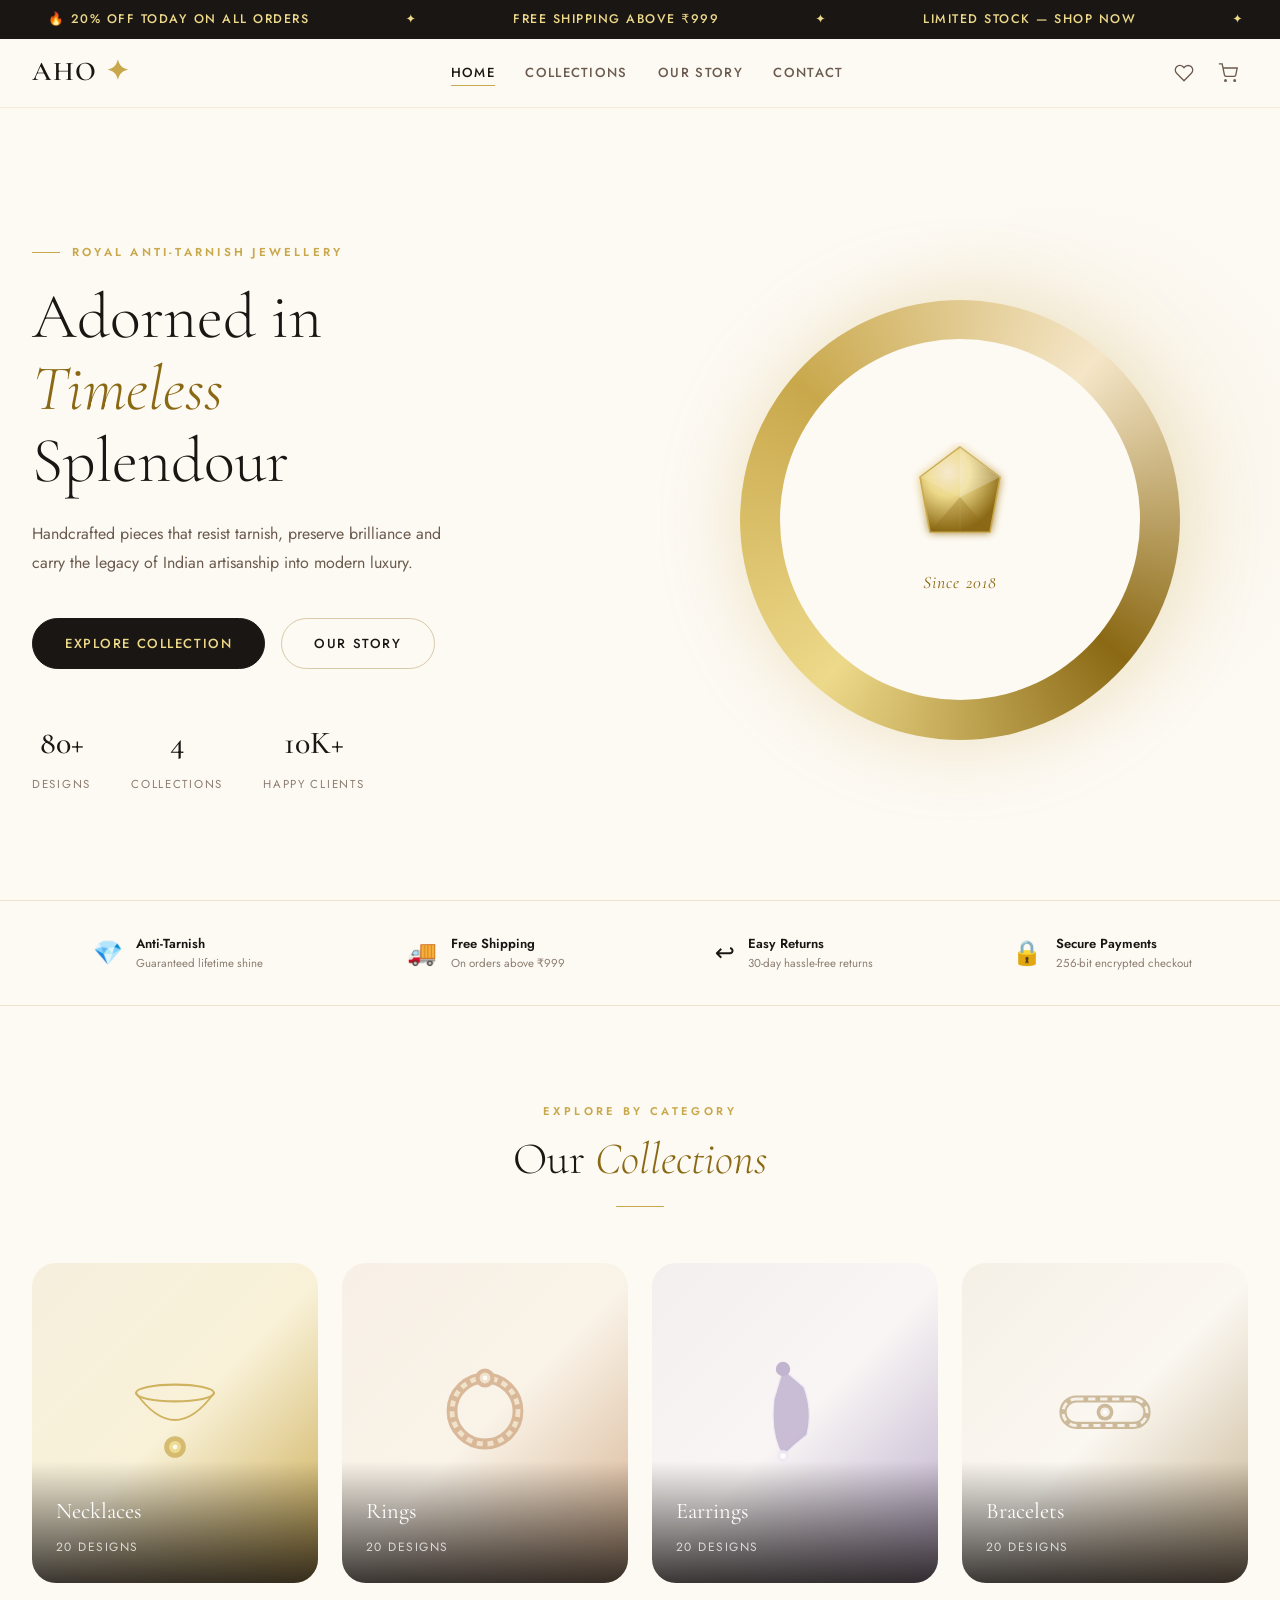
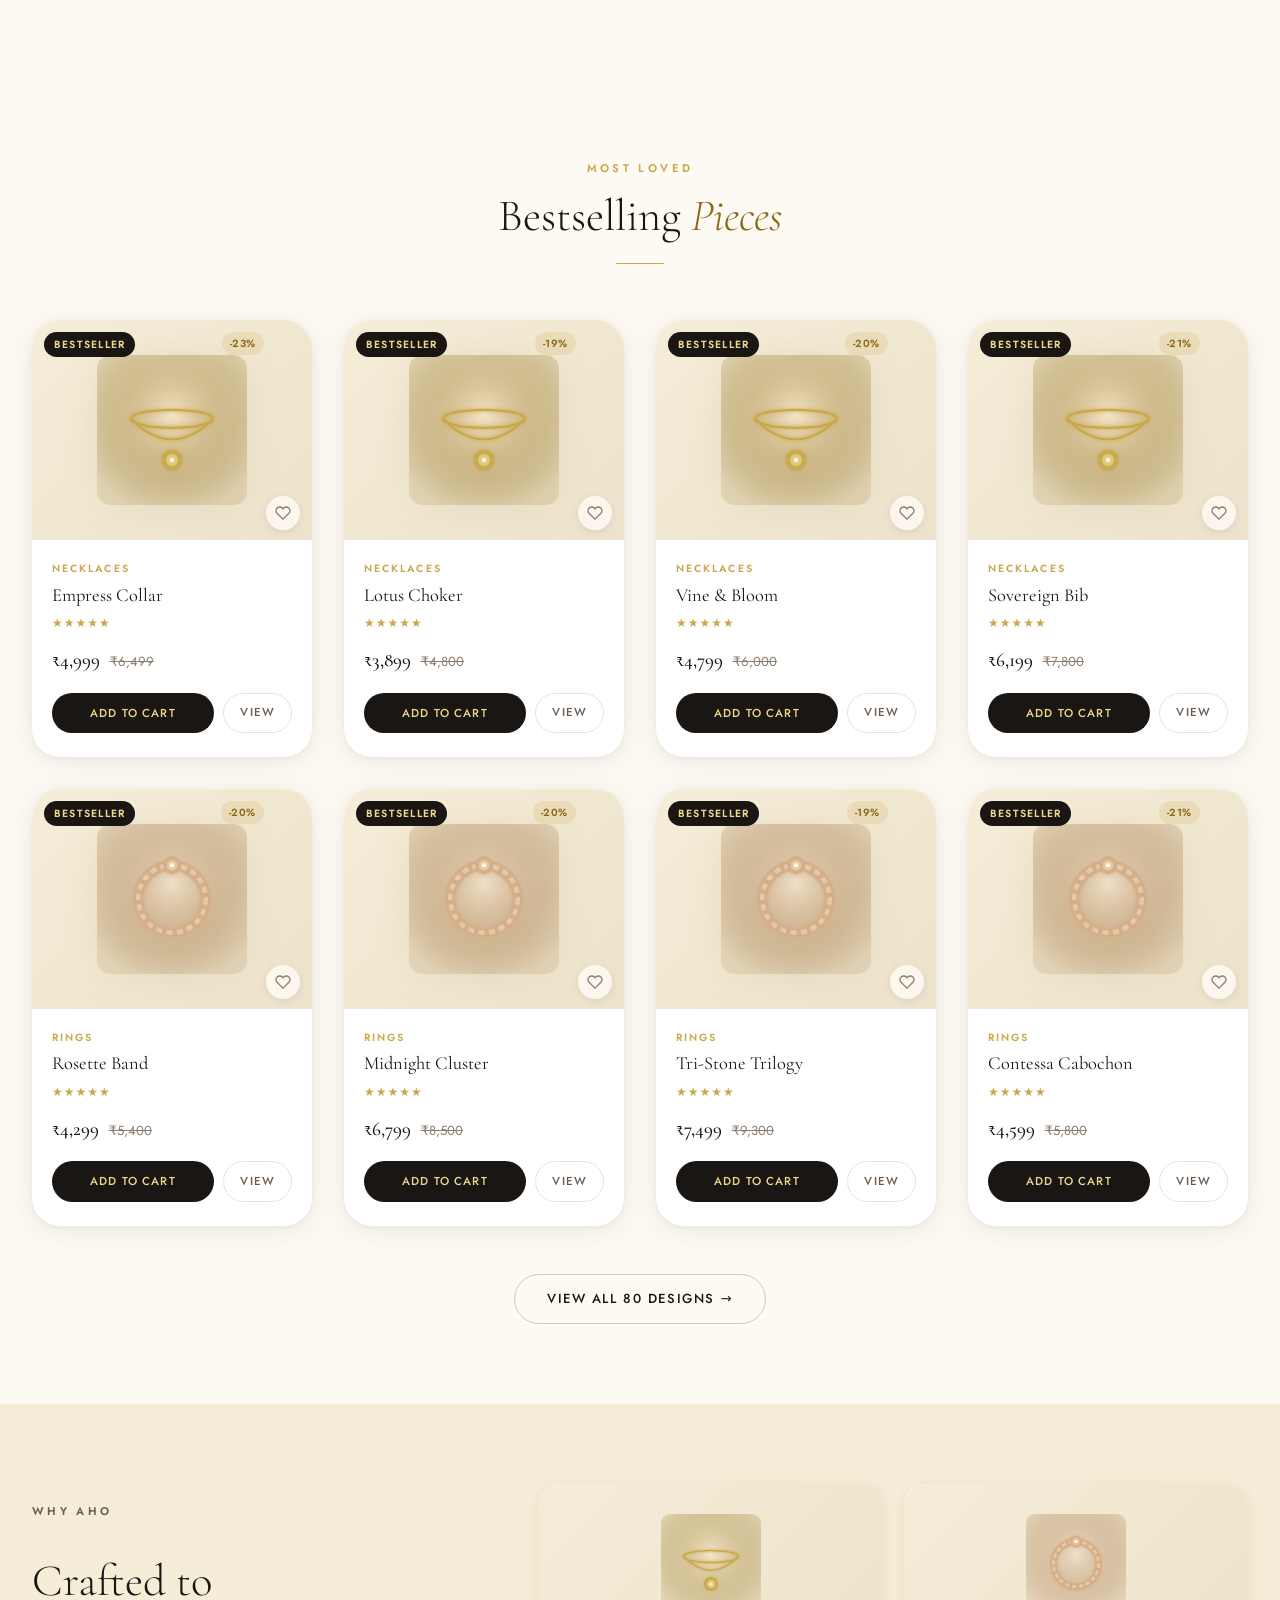
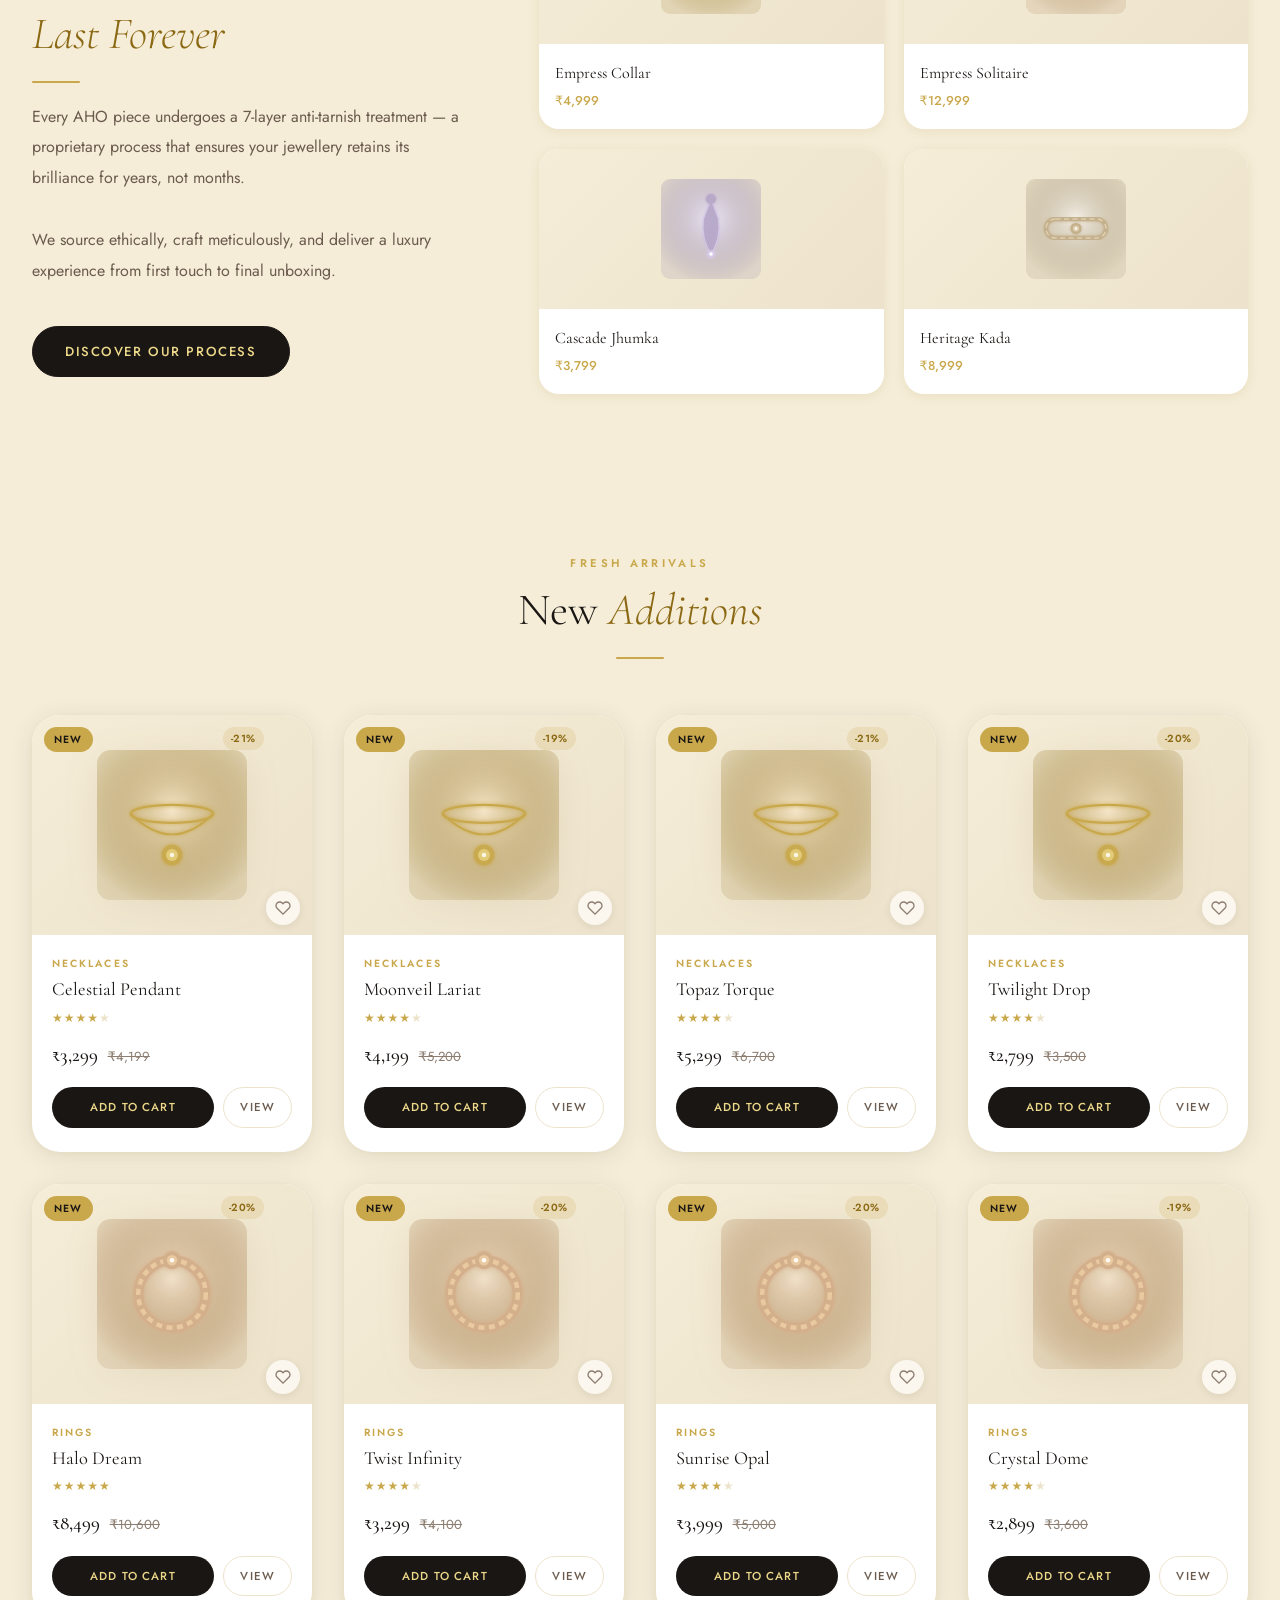
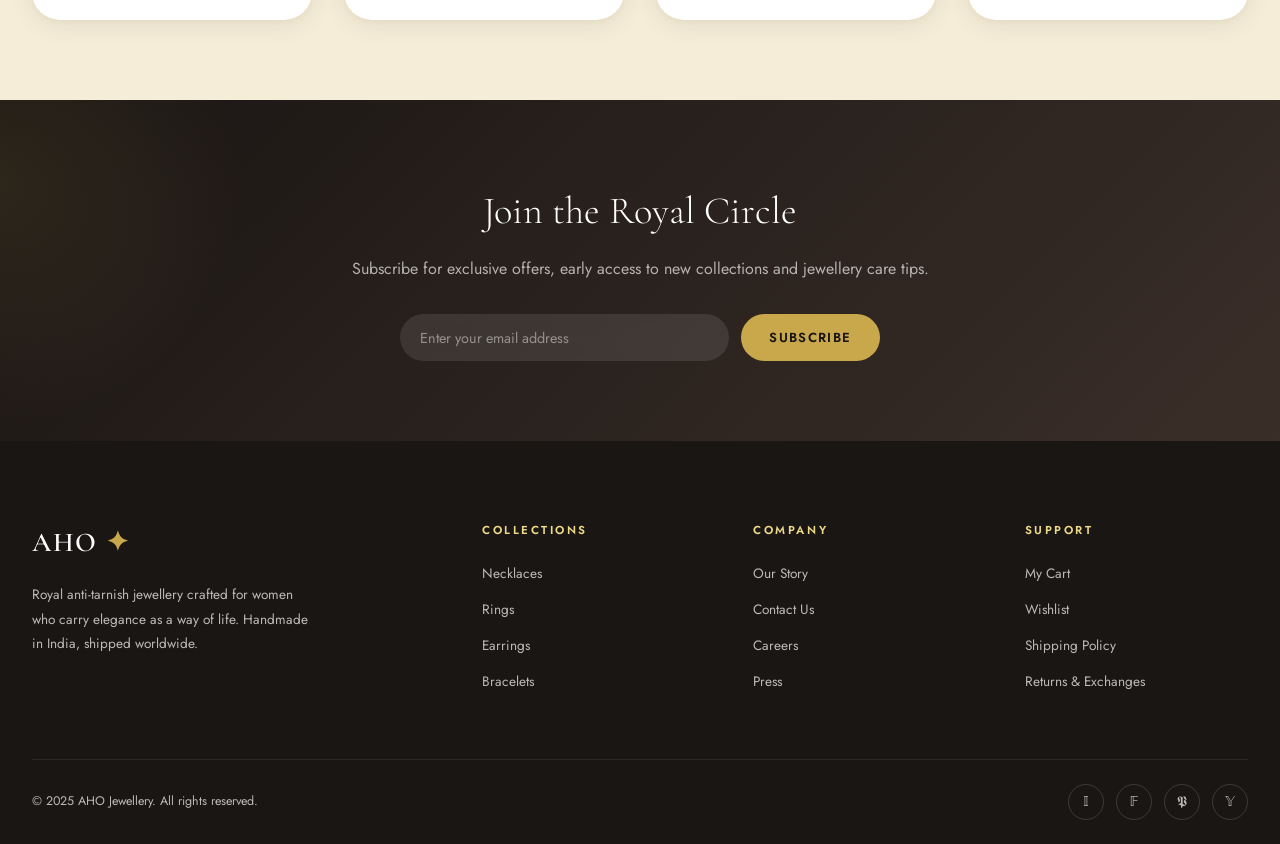
==== index.html @ 78dae3ae "new" ====
<!DOCTYPE html>
<html lang="en">
<head>
  <meta charset="UTF-8"/>
  <meta name="viewport" content="width=device-width, initial-scale=1.0"/>
  <title>AHO Jewellery — Royal Anti-Tarnish Collection</title>
  <meta name="description" content="Discover AHO Jewellery's royal anti-tarnish collection — exquisite necklaces, rings, earrings and bracelets crafted for lasting elegance."/>
  <link rel="stylesheet" href="css/style.css"/>
</head>
<body>

<!-- OFFERS BAR -->
<div class="offers-bar" aria-label="Promotional offers">
  <div class="offers-track">
    <span>🔥 20% OFF TODAY ON ALL ORDERS</span>
    <span>✦</span>
    <span>FREE SHIPPING ABOVE ₹999</span>
    <span>✦</span>
    <span>LIMITED STOCK — SHOP NOW</span>
    <span>✦</span>
    <span>🔥 20% OFF TODAY ON ALL ORDERS</span>
    <span>✦</span>
    <span>FREE SHIPPING ABOVE ₹999</span>
    <span>✦</span>
    <span>LIMITED STOCK — SHOP NOW</span>
    <span>✦</span>
    <span>💎 ROYAL ANTI-TARNISH GUARANTEE</span>
    <span>✦</span>
    <span>HANDCRAFTED IN INDIA</span>
    <span>✦</span>
    <span>💎 ROYAL ANTI-TARNISH GUARANTEE</span>
    <span>✦</span>
    <span>HANDCRAFTED IN INDIA</span>
    <span>✦</span>
  </div>
</div>

<!-- NAV -->
<nav class="site-nav" id="mainNav">
  <div class="nav-inner">
    <a href="index.html" class="nav-logo">AHO <span>✦</span></a>
    <ul class="nav-links">
      <li><a href="index.html" class="active">Home</a></li>
      <li><a href="products.html">Collections</a></li>
      <li><a href="about.html">Our Story</a></li>
      <li><a href="contact.html">Contact</a></li>
    </ul>
    <div class="nav-actions">
      <a href="wishlist.html" class="nav-icon-btn" aria-label="Wishlist">
        <svg viewBox="0 0 24 24" fill="none" stroke="currentColor"><path d="M20.84 4.61a5.5 5.5 0 0 0-7.78 0L12 5.67l-1.06-1.06a5.5 5.5 0 0 0-7.78 7.78L12 21.23l8.84-8.84a5.5 5.5 0 0 0 0-7.78z"/></svg>
        <span class="wish-badge" aria-label="Wishlist count"></span>
      </a>
      <a href="cart.html" class="nav-icon-btn" aria-label="Cart">
        <svg viewBox="0 0 24 24" fill="none" stroke="currentColor"><circle cx="9" cy="21" r="1"/><circle cx="20" cy="21" r="1"/><path d="M1 1h4l2.68 13.39a2 2 0 0 0 2 1.61h9.72a2 2 0 0 0 2-1.61L23 6H6"/></svg>
        <span class="cart-badge" aria-label="Cart count"></span>
      </a>
      <button class="hamburger" id="hamburger" aria-label="Toggle menu" aria-expanded="false">
        <span></span><span></span><span></span>
      </button>
    </div>
  </div>
  <div class="mobile-menu" id="mobileMenu">
    <a href="index.html">Home</a>
    <a href="products.html">Collections</a>
    <a href="about.html">Our Story</a>
    <a href="contact.html">Contact</a>
    <a href="wishlist.html">Wishlist</a>
    <a href="cart.html">Cart</a>
  </div>
</nav>

<main class="page-wrapper">

  <!-- HERO -->
  <section class="hero" aria-label="Hero banner">
    <div class="hero-text">
      <p class="hero-eyebrow">Royal Anti-Tarnish Jewellery</p>
      <h1 class="hero-title">
        Adorned in<br/><em>Timeless</em><br/>Splendour
      </h1>
      <p class="hero-sub">
        Handcrafted pieces that resist tarnish, preserve brilliance and carry the legacy of Indian artisanship into modern luxury.
      </p>
      <div class="hero-ctas">
        <a href="products.html" class="btn-primary">Explore Collection</a>
        <a href="about.html" class="btn-ghost">Our Story</a>
      </div>
      <div class="hero-stats">
        <div class="stat-item"><span class="stat-num">80+</span><span class="stat-lbl">Designs</span></div>
        <div class="stat-item"><span class="stat-num">4</span><span class="stat-lbl">Collections</span></div>
        <div class="stat-item"><span class="stat-num">10K+</span><span class="stat-lbl">Happy Clients</span></div>
      </div>
    </div>
    <div class="hero-visual">
      <div class="hero-orb">
        <div class="hero-orb-inner">
          <div class="hero-gemstone">
            <svg viewBox="0 0 110 110" xmlns="http://www.w3.org/2000/svg">
              <defs>
                <radialGradient id="gemGrad" cx="35%" cy="30%" r="70%">
                  <stop offset="0%" stop-color="#F5E6C8"/>
                  <stop offset="40%" stop-color="#EDD98A"/>
                  <stop offset="100%" stop-color="#8B6914"/>
                </radialGradient>
                <filter id="gemGlow">
                  <feGaussianBlur stdDeviation="4" result="blur"/>
                  <feMerge><feMergeNode in="blur"/><feMergeNode in="SourceGraphic"/></feMerge>
                </filter>
              </defs>
              <g filter="url(#gemGlow)">
                <polygon points="55,5 95,35 85,90 25,90 15,35" fill="url(#gemGrad)" stroke="#C9A84C" stroke-width="1.5"/>
                <polygon points="55,5 95,35 55,55" fill="rgba(255,255,255,0.25)"/>
                <polygon points="55,5 15,35 55,55" fill="rgba(255,255,255,0.1)"/>
                <polygon points="25,90 85,90 55,55" fill="rgba(139,105,20,0.3)"/>
                <line x1="55" y1="5" x2="55" y2="90" stroke="rgba(255,255,255,0.15)" stroke-width="0.5"/>
                <line x1="15" y1="35" x2="95" y2="35" stroke="rgba(255,255,255,0.15)" stroke-width="0.5"/>
                <line x1="15" y1="35" x2="55" y2="55" stroke="rgba(255,255,255,0.1)" stroke-width="0.5"/>
                <line x1="95" y1="35" x2="55" y2="55" stroke="rgba(255,255,255,0.1)" stroke-width="0.5"/>
              </g>
            </svg>
          </div>
          <p class="hero-badge-ring">Since 2018</p>
        </div>
      </div>
    </div>
  </section>

  <!-- TRUST STRIP -->
  <div class="trust-strip">
    <div class="container">
      <div class="trust-grid">
        <div class="trust-item">
          <span class="trust-icon">💎</span>
          <div class="trust-text"><h5>Anti-Tarnish</h5><p>Guaranteed lifetime shine</p></div>
        </div>
        <div class="trust-item">
          <span class="trust-icon">🚚</span>
          <div class="trust-text"><h5>Free Shipping</h5><p>On orders above ₹999</p></div>
        </div>
        <div class="trust-item">
          <span class="trust-icon">↩️</span>
          <div class="trust-text"><h5>Easy Returns</h5><p>30-day hassle-free returns</p></div>
        </div>
        <div class="trust-item">
          <span class="trust-icon">🔒</span>
          <div class="trust-text"><h5>Secure Payments</h5><p>256-bit encrypted checkout</p></div>
        </div>
      </div>
    </div>
  </div>

  <!-- CATEGORIES -->
  <section class="categories-section">
    <div class="container">
      <div class="section-header">
        <p class="section-eyebrow">Explore by Category</p>
        <h2 class="section-title">Our <em>Collections</em></h2>
        <div class="section-divider"></div>
      </div>
      <div class="cat-grid">
        <a href="products.html?cat=necklaces" class="cat-card">
          <div class="cat-card-bg necklaces"></div>
          <svg class="cat-svg" viewBox="0 0 200 200" xmlns="http://www.w3.org/2000/svg">
            <ellipse cx="100" cy="70" rx="65" ry="14" stroke="#C9A84C" stroke-width="3.5" fill="none"/>
            <path d="M35 70 Q100 160 165 70" stroke="#C9A84C" stroke-width="3" fill="none" stroke-linecap="round"/>
            <circle cx="100" cy="160" r="18" fill="#C9A84C" opacity="0.85"/>
            <circle cx="100" cy="160" r="10" fill="#EDD98A"/>
            <circle cx="100" cy="160" r="4" fill="white" opacity="0.9"/>
          </svg>
          <div class="cat-card-label"><h3>Necklaces</h3><span>20 Designs</span></div>
        </a>
        <a href="products.html?cat=rings" class="cat-card">
          <div class="cat-card-bg rings"></div>
          <svg class="cat-svg" viewBox="0 0 200 200" xmlns="http://www.w3.org/2000/svg">
            <circle cx="100" cy="100" r="55" fill="none" stroke="#D4AF8C" stroke-width="18"/>
            <circle cx="100" cy="100" r="55" fill="none" stroke="#F0E0C8" stroke-width="8" stroke-dasharray="10 8"/>
            <circle cx="100" cy="45" r="16" fill="#D4AF8C"/>
            <circle cx="100" cy="45" r="9" fill="#F0E0C8"/>
            <circle cx="100" cy="45" r="4" fill="white" opacity="0.9"/>
          </svg>
          <div class="cat-card-label"><h3>Rings</h3><span>20 Designs</span></div>
        </a>
        <a href="products.html?cat=earrings" class="cat-card">
          <div class="cat-card-bg earrings"></div>
          <svg class="cat-svg" viewBox="0 0 200 200" xmlns="http://www.w3.org/2000/svg">
            <path d="M80 30 L65 80 Q58 140 80 175 Q100 155 120 140 Q130 100 115 60 Z" fill="#B8A9C9" opacity="0.85"/>
            <path d="M80 30 L65 80 Q58 140 80 175 Q100 155 120 140 Q130 100 115 60 Z" fill="none" stroke="#EDE8F5" stroke-width="2"/>
            <circle cx="80" cy="30" r="12" fill="#B8A9C9"/>
            <circle cx="80" cy="175" r="10" fill="#EDE8F5" opacity="0.9"/>
            <circle cx="80" cy="175" r="4.5" fill="white"/>
          </svg>
          <div class="cat-card-label"><h3>Earrings</h3><span>20 Designs</span></div>
        </a>
        <a href="products.html?cat=bracelets" class="cat-card">
          <div class="cat-card-bg bracelets"></div>
          <svg class="cat-svg" viewBox="0 0 200 200" xmlns="http://www.w3.org/2000/svg">
            <rect x="30" y="80" width="140" height="44" rx="22" fill="none" stroke="#C4B08C" stroke-width="12"/>
            <rect x="30" y="80" width="140" height="44" rx="22" fill="none" stroke="#F5F0E8" stroke-width="5" stroke-dasharray="12 8"/>
            <circle cx="100" cy="102" r="14" fill="#C4B08C"/>
            <circle cx="100" cy="102" r="8" fill="#F5F0E8"/>
            <circle cx="100" cy="102" r="3.5" fill="white" opacity="0.9"/>
          </svg>
          <div class="cat-card-label"><h3>Bracelets</h3><span>20 Designs</span></div>
        </a>
      </div>
    </div>
  </section>

  <!-- BESTSELLERS -->
  <section class="bestsellers-section">
    <div class="container">
      <div class="section-header">
        <p class="section-eyebrow">Most Loved</p>
        <h2 class="section-title">Bestselling <em>Pieces</em></h2>
        <div class="section-divider"></div>
      </div>
      <div class="product-grid" id="bestsellerGrid"></div>
      <div style="text-align:center; margin-top:3rem;">
        <a href="products.html" class="btn-ghost">View All 80 Designs →</a>
      </div>
    </div>
  </section>

  <!-- FEATURED STORY -->
  <section class="featured-section">
    <div class="container">
      <div class="featured-text">
        <p class="section-eyebrow">Why AHO</p>
        <h2 class="section-title" style="text-align:left;">Crafted to<br/><em>Last Forever</em></h2>
        <div class="section-divider" style="margin:1.2rem 0;"></div>
        <p>Every AHO piece undergoes a 7-layer anti-tarnish treatment — a proprietary process that ensures your jewellery retains its brilliance for years, not months.</p>
        <p>We source ethically, craft meticulously, and deliver a luxury experience from first touch to final unboxing.</p>
        <a href="about.html" class="btn-primary" style="margin-top:0.5rem;">Discover Our Process</a>
      </div>
      <div class="featured-visual" id="featuredVisual"></div>
    </div>
  </section>

  <!-- NEW ARRIVALS -->
  <section class="bestsellers-section" style="background:var(--ivory-warm);">
    <div class="container">
      <div class="section-header">
        <p class="section-eyebrow">Fresh Arrivals</p>
        <h2 class="section-title">New <em>Additions</em></h2>
        <div class="section-divider"></div>
      </div>
      <div class="product-grid" id="newGrid"></div>
    </div>
  </section>

  <!-- NEWSLETTER -->
  <section class="newsletter-section">
    <div class="container">
      <h2>Join the Royal Circle</h2>
      <p>Subscribe for exclusive offers, early access to new collections and jewellery care tips.</p>
      <form class="newsletter-form" onsubmit="handleNewsletter(event)">
        <input type="email" placeholder="Enter your email address" required aria-label="Email for newsletter"/>
        <button type="submit">Subscribe</button>
      </form>
    </div>
  </section>

</main>

<!-- FOOTER -->
<footer class="site-footer">
  <div class="container">
    <div class="footer-grid">
      <div class="footer-brand">
        <a href="index.html" class="nav-logo">AHO <span style="color:var(--gold)">✦</span></a>
        <p>Royal anti-tarnish jewellery crafted for women who carry elegance as a way of life. Handmade in India, shipped worldwide.</p>
      </div>
      <div class="footer-col">
        <h4>Collections</h4>
        <ul>
          <li><a href="products.html?cat=necklaces">Necklaces</a></li>
          <li><a href="products.html?cat=rings">Rings</a></li>
          <li><a href="products.html?cat=earrings">Earrings</a></li>
          <li><a href="products.html?cat=bracelets">Bracelets</a></li>
        </ul>
      </div>
      <div class="footer-col">
        <h4>Company</h4>
        <ul>
          <li><a href="about.html">Our Story</a></li>
          <li><a href="contact.html">Contact Us</a></li>
          <li><a href="#">Careers</a></li>
          <li><a href="#">Press</a></li>
        </ul>
      </div>
      <div class="footer-col">
        <h4>Support</h4>
        <ul>
          <li><a href="cart.html">My Cart</a></li>
          <li><a href="wishlist.html">Wishlist</a></li>
          <li><a href="#">Shipping Policy</a></li>
          <li><a href="#">Returns & Exchanges</a></li>
        </ul>
      </div>
    </div>
    <div class="footer-bottom">
      <span>© 2025 AHO Jewellery. All rights reserved.</span>
      <div class="social-links">
        <a href="#" class="social-btn" aria-label="Instagram">𝕀</a>
        <a href="#" class="social-btn" aria-label="Facebook">𝔽</a>
        <a href="#" class="social-btn" aria-label="Pinterest">𝕻</a>
        <a href="#" class="social-btn" aria-label="YouTube">𝕐</a>
      </div>
    </div>
  </div>
</footer>

<script src="js/products.js"></script>
<script src="js/cart.js"></script>
<script src="js/wishlist.js"></script>
<script>
(function(){
  // Nav scroll effect
  const nav = document.getElementById('mainNav');
  window.addEventListener('scroll', () => nav.classList.toggle('scrolled', window.scrollY > 40), { passive: true });

  // Hamburger
  const ham = document.getElementById('hamburger');
  const mob = document.getElementById('mobileMenu');
  ham.addEventListener('click', () => {
    const open = mob.classList.toggle('open');
    ham.setAttribute('aria-expanded', open);
  });

  // Bestsellers (badge = Bestseller)
  const bestsellers = Products.PRODUCTS.filter(p => p.badge === 'Bestseller').slice(0, 8);
  Products.renderGrid(document.getElementById('bestsellerGrid'), bestsellers);

  // New arrivals (badge = New)
  const newArrivals = Products.PRODUCTS.filter(p => p.badge === 'New').slice(0, 8);
  Products.renderGrid(document.getElementById('newGrid'), newArrivals);

  // Featured visual — 4 random products
  const featured = Products.PRODUCTS.filter((_, i) => i % 20 === 0).slice(0, 4);
  const fv = document.getElementById('featuredVisual');
  featured.forEach(p => {
    const card = document.createElement('div');
    card.className = 'feat-card';
    card.innerHTML = `
      <div class="feat-card-thumb" style="background:linear-gradient(135deg,var(--ivory-warm),var(--cream));">${Products.getProductSVG(p)}</div>
      <div class="feat-card-info">
        <h4>${p.name}</h4>
        <span>${Products.formatPrice(p.price)}</span>
      </div>`;
    card.addEventListener('click', () => location.href = `product.html?id=${p.id}`);
    card.style.cursor = 'pointer';
    fv.appendChild(card);
  });

  // Newsletter
  window.handleNewsletter = function(e) {
    e.preventDefault();
    Products.showToast('Thank you for joining the Royal Circle!');
    e.target.reset();
  };
})();
</script>
</body>
</html>
---- css/style.css ----
/* ═══════════════════════════════════════
   AHO JEWELLERY — ROYAL ANTI-TARNISH
   Global Stylesheet
═══════════════════════════════════════ */

@import url('https://fonts.googleapis.com/css2?family=Cormorant+Garamond:ital,wght@0,300;0,400;0,500;0,600;1,300;1,400&family=Jost:wght@300;400;500;600&display=swap');

/* ── Custom Properties ── */
:root {
  --gold: #C9A84C;
  --gold-light: #EDD98A;
  --gold-pale: #F8F0DC;
  --gold-dark: #8B6914;
  --ivory: #FDFAF4;
  --ivory-warm: #F5EDD8;
  --cream: #EDE3CC;
  --nude: #D8C9A8;
  --charcoal: #1A1614;
  --espresso: #3A2E28;
  --mocha: #6B5B4E;
  --mist: #8C7D70;
  --white: #FFFFFF;
  --shadow-sm: 0 2px 12px rgba(139,105,20,0.10);
  --shadow-md: 0 8px 32px rgba(139,105,20,0.15);
  --shadow-lg: 0 20px 60px rgba(139,105,20,0.20);
  --shadow-card: 0 4px 24px rgba(58,46,40,0.10), 0 1px 4px rgba(201,168,76,0.08);
  --radius: 20px;
  --radius-sm: 10px;
  --transition: 0.42s cubic-bezier(0.25, 0.46, 0.45, 0.94);
  --font-display: 'Cormorant Garamond', Georgia, serif;
  --font-body: 'Jost', system-ui, sans-serif;
}

/* ── Reset ── */
*, *::before, *::after { box-sizing: border-box; margin: 0; padding: 0; }
html { scroll-behavior: smooth; font-size: 16px; }
body {
  font-family: var(--font-body);
  background: var(--ivory);
  color: var(--charcoal);
  line-height: 1.65;
  overflow-x: hidden;
  -webkit-font-smoothing: antialiased;
}
img, svg { display: block; max-width: 100%; }
a { color: inherit; text-decoration: none; }
button { cursor: pointer; border: none; background: none; font-family: var(--font-body); }
ul { list-style: none; }

/* ── Scrollbar ── */
::-webkit-scrollbar { width: 6px; }
::-webkit-scrollbar-track { background: var(--ivory-warm); }
::-webkit-scrollbar-thumb { background: var(--nude); border-radius: 3px; }

/* ─────────────────────────────────────
   OFFERS MARQUEE BAR
───────────────────────────────────── */
.offers-bar {
  background: var(--charcoal);
  color: var(--gold-light);
  font-family: var(--font-body);
  font-size: 0.78rem;
  font-weight: 500;
  letter-spacing: 0.12em;
  text-transform: uppercase;
  padding: 9px 0;
  overflow: hidden;
  position: relative;
  z-index: 200;
}
.offers-track {
  display: flex;
  width: max-content;
  animation: marquee 28s linear infinite;
}
.offers-track span { padding: 0 3rem; white-space: nowrap; }
@keyframes marquee { from { transform: translateX(0); } to { transform: translateX(-50%); } }

/* ─────────────────────────────────────
   NAV
───────────────────────────────────── */
.site-nav {
  position: sticky; top: 0; z-index: 100;
  background: rgba(253,250,244,0.94);
  backdrop-filter: blur(18px);
  -webkit-backdrop-filter: blur(18px);
  border-bottom: 1px solid rgba(201,168,76,0.18);
  transition: box-shadow var(--transition);
}
.site-nav.scrolled { box-shadow: var(--shadow-sm); }
.nav-inner {
  max-width: 1340px; margin: 0 auto;
  padding: 0 2rem;
  display: flex; align-items: center; gap: 2rem;
  height: 68px;
}
.nav-logo {
  font-family: var(--font-display);
  font-size: 1.7rem; font-weight: 600;
  letter-spacing: 0.06em;
  color: var(--charcoal);
  flex-shrink: 0;
}
.nav-logo span { color: var(--gold); }
.nav-links {
  display: flex; gap: 0.1rem;
  flex: 1; justify-content: center;
}
.nav-links a {
  font-size: 0.82rem; font-weight: 500;
  letter-spacing: 0.1em; text-transform: uppercase;
  color: var(--mocha);
  padding: 0.5rem 0.9rem;
  border-radius: 50px;
  transition: color var(--transition), background var(--transition);
  position: relative;
}
.nav-links a::after {
  content: ''; position: absolute; bottom: 4px; left: 50%; transform: translateX(-50%);
  width: 0; height: 1.5px; background: var(--gold);
  transition: width var(--transition);
}
.nav-links a:hover { color: var(--charcoal); }
.nav-links a:hover::after, .nav-links a.active::after { width: 60%; }
.nav-links a.active { color: var(--charcoal); }

.nav-actions { display: flex; align-items: center; gap: 0.25rem; }
.nav-icon-btn {
  position: relative; width: 40px; height: 40px;
  display: flex; align-items: center; justify-content: center;
  border-radius: 50%;
  color: var(--mocha);
  transition: background var(--transition), color var(--transition);
}
.nav-icon-btn:hover { background: var(--cream); color: var(--charcoal); }
.nav-icon-btn svg { width: 20px; height: 20px; stroke-width: 1.6; }
.cart-badge, .wish-badge {
  position: absolute; top: 3px; right: 3px;
  width: 16px; height: 16px;
  background: var(--gold); color: var(--charcoal);
  font-size: 0.6rem; font-weight: 700;
  border-radius: 50%;
  display: none; align-items: center; justify-content: center;
}
.hamburger { display: none; flex-direction: column; gap: 5px; padding: 8px; }
.hamburger span { display: block; width: 22px; height: 1.5px; background: var(--charcoal); transition: var(--transition); }

.mobile-menu {
  display: none; flex-direction: column;
  background: var(--ivory);
  border-top: 1px solid var(--cream);
  padding: 1rem 2rem 1.5rem;
  gap: 0.25rem;
}
.mobile-menu.open { display: flex; }
.mobile-menu a {
  font-size: 0.9rem; font-weight: 500;
  letter-spacing: 0.08em; text-transform: uppercase;
  color: var(--mocha); padding: 0.65rem 0;
  border-bottom: 1px solid var(--cream);
}
.mobile-menu a:last-child { border: none; }

/* ─────────────────────────────────────
   PAGE WRAPPER
───────────────────────────────────── */
.page-wrapper { min-height: calc(100vh - 68px); }
.container { max-width: 1340px; margin: 0 auto; padding: 0 2rem; }

/* ─────────────────────────────────────
   HERO
───────────────────────────────────── */
.hero {
  min-height: 88vh;
  display: grid; grid-template-columns: 1fr 1fr;
  align-items: center; gap: 4rem;
  padding: 6rem 2rem 4rem;
  max-width: 1340px; margin: 0 auto;
  position: relative;
}
.hero::before {
  content: '';
  position: absolute; top: 10%; right: -5%;
  width: 45vw; height: 45vw; max-width: 600px; max-height: 600px;
  border-radius: 50%;
  background: radial-gradient(circle, rgba(201,168,76,0.12) 0%, transparent 70%);
  pointer-events: none;
}
.hero-text { position: relative; z-index: 1; }
.hero-eyebrow {
  font-size: 0.72rem; font-weight: 600;
  letter-spacing: 0.28em; text-transform: uppercase;
  color: var(--gold); margin-bottom: 1.2rem;
  display: flex; align-items: center; gap: 0.75rem;
}
.hero-eyebrow::before {
  content: ''; display: block;
  width: 28px; height: 1px; background: var(--gold);
}
.hero-title {
  font-family: var(--font-display);
  font-size: clamp(2.8rem, 5vw, 4.4rem);
  font-weight: 300; line-height: 1.12;
  color: var(--charcoal); margin-bottom: 1.5rem;
}
.hero-title em { font-style: italic; color: var(--gold-dark); }
.hero-sub {
  font-size: 1rem; color: var(--mocha); max-width: 440px;
  line-height: 1.8; margin-bottom: 2.5rem;
}
.hero-ctas { display: flex; gap: 1rem; flex-wrap: wrap; }
.hero-visual {
  position: relative; display: flex; justify-content: center; align-items: center;
}
.hero-orb {
  width: min(440px, 90vw); height: min(440px, 90vw);
  border-radius: 50%;
  background: conic-gradient(from 220deg, #EDD98A, #C9A84C, #F5E6C8, #8B6914, #EDD98A);
  filter: blur(0px);
  display: flex; align-items: center; justify-content: center;
  position: relative;
  animation: orbPulse 6s ease-in-out infinite;
  box-shadow: 0 0 80px rgba(201,168,76,0.3);
}
@keyframes orbPulse {
  0%, 100% { transform: scale(1); box-shadow: 0 0 80px rgba(201,168,76,0.3); }
  50% { transform: scale(1.03); box-shadow: 0 0 120px rgba(201,168,76,0.45); }
}
.hero-orb-inner {
  width: 82%; height: 82%; border-radius: 50%;
  background: var(--ivory);
  display: flex; align-items: center; justify-content: center;
  flex-direction: column; gap: 1rem;
}
.hero-gemstone {
  width: 110px; height: 110px;
  position: relative; animation: gemFloat 4s ease-in-out infinite;
}
@keyframes gemFloat {
  0%, 100% { transform: translateY(0); }
  50% { transform: translateY(-12px); }
}
.hero-badge-ring {
  font-family: var(--font-display); font-style: italic;
  font-size: 1.1rem; color: var(--gold-dark); letter-spacing: 0.06em;
}
.hero-stats {
  display: flex; gap: 2.5rem; margin-top: 3rem;
}
.stat-item { text-align: center; }
.stat-num {
  font-family: var(--font-display); font-size: 2rem; font-weight: 500;
  color: var(--charcoal); display: block;
}
.stat-lbl { font-size: 0.72rem; letter-spacing: 0.15em; text-transform: uppercase; color: var(--mist); }

/* ─────────────────────────────────────
   BUTTONS
───────────────────────────────────── */
.btn-primary {
  display: inline-flex; align-items: center; gap: 0.5rem;
  background: var(--charcoal); color: var(--gold-light);
  padding: 0.85rem 2rem; border-radius: 50px;
  font-size: 0.82rem; font-weight: 500; letter-spacing: 0.12em; text-transform: uppercase;
  transition: background var(--transition), transform var(--transition), box-shadow var(--transition);
  border: 1.5px solid var(--charcoal);
  cursor: pointer;
}
.btn-primary:hover { background: var(--gold-dark); border-color: var(--gold-dark); transform: translateY(-2px); box-shadow: var(--shadow-md); }
.btn-ghost {
  display: inline-flex; align-items: center; gap: 0.5rem;
  background: transparent; color: var(--charcoal);
  padding: 0.85rem 2rem; border-radius: 50px;
  font-size: 0.82rem; font-weight: 500; letter-spacing: 0.12em; text-transform: uppercase;
  border: 1.5px solid var(--nude);
  transition: border-color var(--transition), background var(--transition), transform var(--transition);
  cursor: pointer;
}
.btn-ghost:hover { border-color: var(--gold); background: rgba(201,168,76,0.08); transform: translateY(-2px); }
.full-btn { width: 100%; justify-content: center; }

/* ─────────────────────────────────────
   SECTION LABELS
───────────────────────────────────── */
.section-header { text-align: center; margin-bottom: 3.5rem; }
.section-eyebrow {
  font-size: 0.7rem; font-weight: 600; letter-spacing: 0.3em; text-transform: uppercase;
  color: var(--gold); margin-bottom: 0.75rem;
}
.section-title {
  font-family: var(--font-display);
  font-size: clamp(2rem, 3.5vw, 3rem);
  font-weight: 300; color: var(--charcoal); line-height: 1.2;
}
.section-title em { font-style: italic; color: var(--gold-dark); }
.section-divider {
  width: 48px; height: 1.5px; background: var(--gold);
  margin: 1.2rem auto 0; border-radius: 1px;
}

/* ─────────────────────────────────────
   CATEGORY CARDS
───────────────────────────────────── */
.categories-section { padding: 6rem 0; }
.cat-grid {
  display: grid; grid-template-columns: repeat(4, 1fr);
  gap: 1.5rem;
}
.cat-card {
  position: relative; border-radius: 24px; overflow: hidden;
  height: 320px; cursor: pointer;
  transition: transform var(--transition), box-shadow var(--transition);
  text-decoration: none;
}
.cat-card:hover { transform: translateY(-8px) scale(1.02); box-shadow: var(--shadow-lg); }
.cat-card-bg {
  position: absolute; inset: 0;
  transition: transform var(--transition);
}
.cat-card:hover .cat-card-bg { transform: scale(1.06); }
.cat-card-bg.necklaces { background: linear-gradient(135deg, #C9A84C22 0%, #EDD98A44 50%, #C9A84C 100%); }
.cat-card-bg.rings { background: linear-gradient(135deg, #D4AF8C22 0%, #F0E0C844 50%, #D4AF8C 100%); }
.cat-card-bg.earrings { background: linear-gradient(135deg, #B8A9C922 0%, #EDE8F544 50%, #B8A9C9 100%); }
.cat-card-bg.bracelets { background: linear-gradient(135deg, #C4B08C22 0%, #F5F0E844 50%, #C4B08C 100%); }
.cat-svg { position: absolute; top: 50%; left: 50%; transform: translate(-50%, -60%); width: 120px; opacity: 0.85; }
.cat-card-label {
  position: absolute; bottom: 0; left: 0; right: 0;
  padding: 2rem 1.5rem 1.5rem;
  background: linear-gradient(to top, rgba(26,22,20,0.85) 0%, transparent 100%);
  color: white;
}
.cat-card-label h3 {
  font-family: var(--font-display); font-size: 1.4rem; font-weight: 400;
  margin-bottom: 0.2rem;
}
.cat-card-label span { font-size: 0.75rem; letter-spacing: 0.12em; text-transform: uppercase; opacity: 0.75; }

/* ─────────────────────────────────────
   PRODUCT GRID
───────────────────────────────────── */
.product-grid {
  display: grid;
  grid-template-columns: repeat(auto-fill, minmax(270px, 1fr));
  gap: 2rem;
}
.product-card {
  background: var(--white);
  border-radius: 28px;
  overflow: hidden;
  box-shadow: var(--shadow-card);
  transition: transform var(--transition), box-shadow var(--transition);
  opacity: 0; transform: translateY(28px);
  position: relative;
}
.product-card.visible { opacity: 1; transform: translateY(0); transition: opacity 0.5s ease, transform 0.5s ease, box-shadow var(--transition); }
.product-card:hover { transform: translateY(-8px) rotate(-0.4deg); box-shadow: 0 24px 60px rgba(139,105,20,0.18), 0 2px 8px rgba(201,168,76,0.12); }
.card-visual {
  position: relative; height: 220px;
  background: linear-gradient(135deg, var(--ivory-warm) 0%, var(--cream) 100%);
  display: flex; align-items: center; justify-content: center;
  overflow: hidden;
}
.card-img {
  width: 150px; height: 150px;
  filter: drop-shadow(0 8px 16px rgba(139,105,20,0.25));
  transition: transform var(--transition);
}
.product-card:hover .card-img { transform: scale(1.08) translateY(-4px); }
.badge {
  position: absolute; top: 12px; left: 12px;
  font-size: 0.65rem; font-weight: 600; letter-spacing: 0.12em; text-transform: uppercase;
  padding: 4px 10px; border-radius: 50px;
}
.badge-bestseller { background: var(--charcoal); color: var(--gold-light); }
.badge-new { background: var(--gold); color: var(--charcoal); }
.badge-sale { background: #C45C5C; color: white; }
.badge-luxury { background: linear-gradient(135deg, #8B6914, #C9A84C); color: white; }
.badge-heritage { background: var(--espresso); color: var(--cream); }
.disc-pill {
  position: absolute; top: 12px; right: 48px;
  background: rgba(201,168,76,0.18); color: var(--gold-dark);
  font-size: 0.65rem; font-weight: 600;
  padding: 3px 8px; border-radius: 50px; letter-spacing: 0.06em;
}
.wish-btn {
  position: absolute; bottom: 10px; right: 12px;
  width: 34px; height: 34px; border-radius: 50%;
  background: rgba(253,250,244,0.85); backdrop-filter: blur(6px);
  display: flex; align-items: center; justify-content: center;
  color: var(--mist); transition: color var(--transition), background var(--transition), transform 0.2s;
  box-shadow: 0 2px 8px rgba(0,0,0,0.08);
}
.wish-btn svg { width: 16px; height: 16px; }
.wish-btn:hover { color: #C45C5C; transform: scale(1.15); background: white; }
.wish-btn.active { color: #C45C5C; }

.card-info { padding: 1.25rem 1.25rem 1.5rem; }
.cat-label {
  font-size: 0.65rem; font-weight: 600; letter-spacing: 0.2em; text-transform: uppercase;
  color: var(--gold); display: block; margin-bottom: 0.4rem;
}
.product-name {
  font-family: var(--font-display); font-size: 1.15rem; font-weight: 400;
  color: var(--charcoal); margin-bottom: 0.4rem; line-height: 1.3;
}
.product-name a { color: inherit; }
.product-name a:hover { color: var(--gold-dark); }
.stars { display: flex; gap: 1px; margin-bottom: 0.7rem; }
.star { font-size: 0.75rem; color: var(--cream); }
.star.filled { color: var(--gold); }
.pricing { display: flex; align-items: baseline; gap: 0.6rem; margin-bottom: 1rem; }
.price-now { font-family: var(--font-display); font-size: 1.2rem; font-weight: 500; color: var(--charcoal); }
.price-was { font-size: 0.82rem; color: var(--mist); text-decoration: line-through; }
.card-actions { display: flex; gap: 0.6rem; }
.btn-cart {
  flex: 1; background: var(--charcoal); color: var(--gold-light);
  padding: 0.6rem 0.8rem; border-radius: 50px;
  font-size: 0.72rem; font-weight: 500; letter-spacing: 0.1em; text-transform: uppercase;
  transition: background var(--transition);
}
.btn-cart:hover { background: var(--gold-dark); }
.btn-view {
  padding: 0.6rem 1rem; border-radius: 50px;
  border: 1.5px solid var(--cream); font-size: 0.72rem; font-weight: 500;
  letter-spacing: 0.1em; text-transform: uppercase; color: var(--mocha);
  transition: border-color var(--transition), background var(--transition);
}
.btn-view:hover { border-color: var(--gold); background: rgba(201,168,76,0.08); color: var(--charcoal); }

/* ─────────────────────────────────────
   FEATURED SECTION
───────────────────────────────────── */
.featured-section { padding: 5rem 0; background: var(--ivory-warm); }
.featured-section .container { display: grid; grid-template-columns: 1fr 1.6fr; gap: 4rem; align-items: center; }
.featured-text { }
.featured-text p { color: var(--mocha); margin-bottom: 2rem; line-height: 1.9; }
.featured-visual {
  display: grid; grid-template-columns: 1fr 1fr; gap: 1.25rem;
}
.feat-card {
  border-radius: 20px; overflow: hidden;
  background: white; box-shadow: var(--shadow-sm);
  transition: transform var(--transition);
}
.feat-card:hover { transform: translateY(-6px); box-shadow: var(--shadow-md); }
.feat-card-thumb { height: 160px; display: flex; align-items: center; justify-content: center; }
.feat-card-thumb svg { width: 100px; height: 100px; }
.feat-card-info { padding: 1rem; }
.feat-card-info h4 { font-family: var(--font-display); font-size: 1rem; font-weight: 400; }
.feat-card-info span { font-size: 0.8rem; color: var(--gold); font-weight: 500; }

/* ─────────────────────────────────────
   FILTER BAR (products page)
───────────────────────────────────── */
.filter-bar {
  display: flex; align-items: center; gap: 0.75rem; flex-wrap: wrap;
  margin-bottom: 2.5rem;
}
.filter-chip {
  padding: 0.5rem 1.25rem; border-radius: 50px;
  font-size: 0.78rem; font-weight: 500; letter-spacing: 0.08em; text-transform: uppercase;
  border: 1.5px solid var(--cream); color: var(--mocha);
  background: white; cursor: pointer;
  transition: all var(--transition);
}
.filter-chip:hover { border-color: var(--gold); color: var(--charcoal); }
.filter-chip.active { background: var(--charcoal); color: var(--gold-light); border-color: var(--charcoal); }
.filter-right { margin-left: auto; display: flex; gap: 0.75rem; align-items: center; }
.sort-select {
  padding: 0.5rem 1rem; border-radius: 50px;
  border: 1.5px solid var(--cream); background: white;
  font-family: var(--font-body); font-size: 0.8rem; color: var(--mocha); cursor: pointer;
  outline: none; appearance: none;
  background-image: url("data:image/svg+xml,%3Csvg viewBox='0 0 24 24' xmlns='http://www.w3.org/2000/svg'%3E%3Cpath d='M6 9l6 6 6-6' fill='none' stroke='%238C7D70' stroke-width='1.5'/%3E%3C/svg%3E");
  background-repeat: no-repeat; background-position: right 10px center; background-size: 16px;
  padding-right: 2rem;
}

/* ─────────────────────────────────────
   PRODUCT DETAIL PAGE
───────────────────────────────────── */
.product-detail-layout {
  display: grid; grid-template-columns: 1fr 1fr;
  gap: 5rem; padding: 4rem 0 6rem; align-items: start;
}
.pd-visual {
  position: sticky; top: 100px;
}
.pd-main-img {
  width: 100%; aspect-ratio: 1;
  background: var(--ivory-warm);
  border-radius: 32px;
  display: flex; align-items: center; justify-content: center;
  box-shadow: var(--shadow-md); overflow: hidden;
}
.pd-main-img svg { width: 60%; height: 60%; filter: drop-shadow(0 12px 24px rgba(139,105,20,0.3)); }
.pd-thumbs { display: flex; gap: 0.75rem; margin-top: 1rem; }
.pd-thumb {
  width: 72px; height: 72px; border-radius: 14px;
  background: var(--cream); display: flex; align-items: center; justify-content: center;
  cursor: pointer; border: 2px solid transparent;
  transition: border-color var(--transition);
  overflow: hidden;
}
.pd-thumb.active { border-color: var(--gold); }
.pd-thumb svg { width: 44px; height: 44px; }
.pd-info { padding-top: 0.5rem; }
.pd-cat { font-size: 0.7rem; letter-spacing: 0.22em; text-transform: uppercase; color: var(--gold); font-weight: 600; margin-bottom: 0.6rem; }
.pd-name { font-family: var(--font-display); font-size: clamp(1.8rem, 3vw, 2.6rem); font-weight: 300; line-height: 1.15; margin-bottom: 0.8rem; }
.pd-stars { display: flex; gap: 2px; margin-bottom: 1.5rem; }
.pd-pricing { display: flex; align-items: baseline; gap: 1rem; margin-bottom: 1.8rem; }
.pd-price { font-family: var(--font-display); font-size: 2rem; font-weight: 500; }
.pd-was { font-size: 1rem; color: var(--mist); text-decoration: line-through; }
.pd-disc { font-size: 0.8rem; font-weight: 600; color: #5c9e6b; background: #e8f5ec; padding: 3px 10px; border-radius: 50px; }
.pd-desc { color: var(--mocha); line-height: 1.9; margin-bottom: 2rem; }
.pd-features { margin-bottom: 2rem; }
.pd-features li {
  display: flex; align-items: center; gap: 0.6rem;
  font-size: 0.88rem; color: var(--mocha); padding: 0.4rem 0;
  border-bottom: 1px solid var(--cream);
}
.pd-features li::before { content: '✦'; color: var(--gold); font-size: 0.6rem; }
.pd-actions { display: flex; flex-direction: column; gap: 0.75rem; }
.pd-actions-row { display: flex; gap: 0.75rem; }
.pd-qty { display: flex; align-items: center; gap: 0; border: 1.5px solid var(--cream); border-radius: 50px; overflow: hidden; }
.pd-qty button {
  width: 40px; height: 42px; font-size: 1.2rem; color: var(--mocha);
  transition: background var(--transition);
}
.pd-qty button:hover { background: var(--cream); }
.pd-qty span { width: 36px; text-align: center; font-size: 0.95rem; font-weight: 500; }

/* ─────────────────────────────────────
   CART PAGE
───────────────────────────────────── */
.cart-layout { display: grid; grid-template-columns: 1fr 360px; gap: 2.5rem; padding: 3rem 0 6rem; align-items: start; }
.cart-items { display: flex; flex-direction: column; gap: 1rem; }
.cart-row {
  display: grid; grid-template-columns: 90px 1fr auto auto auto;
  gap: 1.25rem; align-items: center;
  background: white; border-radius: 18px; padding: 1.25rem 1.5rem;
  box-shadow: var(--shadow-card);
  transition: box-shadow var(--transition);
}
.cart-row:hover { box-shadow: var(--shadow-md); }
.cart-thumb { width: 80px; height: 80px; border-radius: 14px; background: var(--ivory-warm); display: flex; align-items: center; justify-content: center; overflow: hidden; }
.cart-thumb svg { width: 58px; height: 58px; }
.cart-details h3 { font-family: var(--font-display); font-size: 1rem; font-weight: 400; margin-bottom: 0.2rem; }
.cart-details h3 a:hover { color: var(--gold-dark); }
.cart-cat { font-size: 0.68rem; text-transform: uppercase; letter-spacing: 0.12em; color: var(--gold); font-weight: 600; display: block; margin-bottom: 0.3rem; }
.cart-price { font-family: var(--font-display); font-size: 1.1rem; }
.cart-qty { display: flex; align-items: center; gap: 0.5rem; }
.qty-btn {
  width: 30px; height: 30px; border-radius: 50%;
  border: 1.5px solid var(--cream); color: var(--mocha); font-size: 1rem;
  display: flex; align-items: center; justify-content: center;
  transition: background var(--transition), border-color var(--transition);
}
.qty-btn:hover { background: var(--cream); border-color: var(--gold); }
.qty-val { width: 28px; text-align: center; font-weight: 500; }
.cart-subtotal { font-family: var(--font-display); font-size: 1.05rem; font-weight: 500; white-space: nowrap; }
.cart-remove { color: var(--mist); font-size: 0.8rem; width: 28px; height: 28px; border-radius: 50%; display: flex; align-items: center; justify-content: center; transition: background var(--transition), color var(--transition); }
.cart-remove:hover { background: #fce8e8; color: #c45c5c; }

.cart-summary {
  background: white; border-radius: 20px; padding: 2rem;
  box-shadow: var(--shadow-card); position: sticky; top: 90px;
}
.cart-summary h2 { font-family: var(--font-display); font-size: 1.5rem; font-weight: 400; margin-bottom: 1.5rem; }
.summary-row { display: flex; justify-content: space-between; align-items: center; padding: 0.7rem 0; border-bottom: 1px solid var(--cream); font-size: 0.9rem; }
.summary-row:last-of-type { border: none; }
.total-row { font-weight: 600; font-size: 1.1rem; margin-top: 0.5rem; }
.total-row span:last-child { font-family: var(--font-display); font-size: 1.3rem; }
.free-ship-note { font-size: 0.78rem; color: #5c9e6b; text-align: center; margin: 0.5rem 0 1rem; }
.cart-summary .btn-primary, .cart-summary .btn-ghost { margin-top: 0.75rem; }

/* ─────────────────────────────────────
   EMPTY STATES
───────────────────────────────────── */
.empty-cart {
  text-align: center; padding: 5rem 2rem;
  display: flex; flex-direction: column; align-items: center; gap: 1rem;
}
.empty-icon { font-size: 4rem; line-height: 1; }
.empty-cart h2 { font-family: var(--font-display); font-size: 2rem; font-weight: 300; }
.empty-cart p { color: var(--mocha); }
.empty-cart .btn-primary { margin-top: 0.5rem; }
.empty-msg { text-align: center; padding: 4rem; color: var(--mocha); grid-column: 1/-1; }

/* ─────────────────────────────────────
   CHECKOUT PAGE
───────────────────────────────────── */
.checkout-layout { display: grid; grid-template-columns: 1.4fr 1fr; gap: 3rem; padding: 3rem 0 6rem; align-items: start; }
.checkout-form-section h2 { font-family: var(--font-display); font-size: 1.8rem; font-weight: 300; margin-bottom: 2rem; }
.form-section { margin-bottom: 2.5rem; }
.form-section h3 { font-size: 0.75rem; font-weight: 600; letter-spacing: 0.2em; text-transform: uppercase; color: var(--gold); margin-bottom: 1.25rem; padding-bottom: 0.5rem; border-bottom: 1px solid var(--cream); }
.form-grid { display: grid; grid-template-columns: 1fr 1fr; gap: 1rem; }
.form-grid.full { grid-template-columns: 1fr; }
.form-group { display: flex; flex-direction: column; gap: 0.4rem; }
.form-group label { font-size: 0.78rem; font-weight: 500; color: var(--mocha); letter-spacing: 0.06em; }
.form-group input, .form-group select, .form-group textarea {
  padding: 0.75rem 1rem; border-radius: var(--radius-sm);
  border: 1.5px solid var(--cream); background: white;
  font-family: var(--font-body); font-size: 0.9rem; color: var(--charcoal);
  transition: border-color var(--transition);
  outline: none;
}
.form-group input:focus, .form-group select:focus, .form-group textarea:focus { border-color: var(--gold); }
.form-group textarea { resize: vertical; min-height: 80px; }
.payment-options { display: grid; grid-template-columns: 1fr 1fr; gap: 0.75rem; }
.pay-option {
  border: 2px solid var(--cream); border-radius: 12px; padding: 1rem;
  cursor: pointer; transition: border-color var(--transition), background var(--transition);
  display: flex; align-items: center; gap: 0.75rem;
}
.pay-option input { width: 16px; height: 16px; accent-color: var(--gold); }
.pay-option:has(input:checked) { border-color: var(--gold); background: rgba(201,168,76,0.06); }
.pay-option-icon { font-size: 1.4rem; }
.pay-option-label { font-size: 0.85rem; font-weight: 500; }
.checkout-summary { background: white; border-radius: 20px; padding: 2rem; box-shadow: var(--shadow-card); position: sticky; top: 90px; }
.checkout-summary h3 { font-family: var(--font-display); font-size: 1.4rem; font-weight: 400; margin-bottom: 1.5rem; }
.co-item { display: flex; align-items: center; gap: 0.9rem; padding: 0.65rem 0; border-bottom: 1px solid var(--cream); }
.co-thumb { width: 48px; height: 48px; border-radius: 10px; background: var(--ivory-warm); display: flex; align-items: center; justify-content: center; flex-shrink: 0; }
.co-thumb svg { width: 36px; height: 36px; }
.co-item-info { flex: 1; }
.co-item-info h4 { font-size: 0.88rem; font-weight: 500; line-height: 1.3; }
.co-item-info span { font-size: 0.75rem; color: var(--mist); }
.co-item-price { font-family: var(--font-display); font-size: 0.95rem; font-weight: 500; flex-shrink: 0; }

/* ─────────────────────────────────────
   ABOUT PAGE
───────────────────────────────────── */
.about-hero { padding: 6rem 0 4rem; text-align: center; }
.about-story { padding: 5rem 0; display: grid; grid-template-columns: 1fr 1fr; gap: 5rem; align-items: center; }
.about-story-text p { color: var(--mocha); line-height: 1.9; margin-bottom: 1.2rem; }
.about-visual-panel {
  height: 480px; border-radius: 32px;
  background: linear-gradient(135deg, var(--ivory-warm), var(--cream));
  display: flex; align-items: center; justify-content: center;
  position: relative; overflow: hidden;
  box-shadow: var(--shadow-lg);
}
.about-orb {
  width: 280px; height: 280px; border-radius: 50%;
  background: conic-gradient(from 0deg, var(--gold-light), var(--gold), var(--gold-dark), var(--gold-light));
  opacity: 0.35; position: absolute;
}
.about-gem { width: 160px; height: 160px; position: relative; z-index: 1; animation: gemFloat 5s ease-in-out infinite; }
.values-section { padding: 5rem 0; background: var(--ivory-warm); }
.values-grid { display: grid; grid-template-columns: repeat(3, 1fr); gap: 2rem; }
.value-card { background: white; border-radius: 20px; padding: 2.5rem 2rem; box-shadow: var(--shadow-card); }
.value-icon { font-size: 2rem; margin-bottom: 1rem; }
.value-card h3 { font-family: var(--font-display); font-size: 1.3rem; font-weight: 400; margin-bottom: 0.8rem; }
.value-card p { font-size: 0.88rem; color: var(--mocha); line-height: 1.8; }
.team-section { padding: 5rem 0; }
.team-grid { display: grid; grid-template-columns: repeat(3, 1fr); gap: 2rem; }
.team-card { text-align: center; }
.team-avatar {
  width: 120px; height: 120px; border-radius: 50%; margin: 0 auto 1.25rem;
  display: flex; align-items: center; justify-content: center; font-size: 2.5rem;
}
.team-card h4 { font-family: var(--font-display); font-size: 1.2rem; font-weight: 400; margin-bottom: 0.3rem; }
.team-card span { font-size: 0.78rem; text-transform: uppercase; letter-spacing: 0.14em; color: var(--gold); }

/* ─────────────────────────────────────
   CONTACT PAGE
───────────────────────────────────── */
.contact-layout { display: grid; grid-template-columns: 1fr 1.2fr; gap: 4rem; padding: 4rem 0 6rem; align-items: start; }
.contact-info h2 { font-family: var(--font-display); font-size: 2rem; font-weight: 300; margin-bottom: 1rem; }
.contact-info p { color: var(--mocha); line-height: 1.9; margin-bottom: 2rem; }
.contact-detail { display: flex; align-items: flex-start; gap: 1rem; margin-bottom: 1.5rem; }
.contact-icon { width: 42px; height: 42px; border-radius: 12px; background: var(--cream); display: flex; align-items: center; justify-content: center; font-size: 1.1rem; flex-shrink: 0; }
.contact-detail-text h4 { font-size: 0.78rem; font-weight: 600; letter-spacing: 0.14em; text-transform: uppercase; color: var(--gold); margin-bottom: 0.25rem; }
.contact-detail-text p { font-size: 0.9rem; color: var(--mocha); line-height: 1.6; }
.contact-form-card { background: white; border-radius: 24px; padding: 2.5rem; box-shadow: var(--shadow-md); }
.contact-form-card h3 { font-family: var(--font-display); font-size: 1.6rem; font-weight: 300; margin-bottom: 2rem; }
.contact-form .form-group { margin-bottom: 1.25rem; }

/* ─────────────────────────────────────
   PAGE HEADER BANNER
───────────────────────────────────── */
.page-banner {
  background: linear-gradient(135deg, var(--charcoal) 0%, var(--espresso) 100%);
  padding: 4rem 2rem; text-align: center; position: relative; overflow: hidden;
}
.page-banner::after {
  content: ''; position: absolute; top: 0; left: 0; right: 0; bottom: 0;
  background: url("data:image/svg+xml,%3Csvg width='60' height='60' viewBox='0 0 60 60' xmlns='http://www.w3.org/2000/svg'%3E%3Cg fill='none' fill-rule='evenodd'%3E%3Cg fill='%23C9A84C' fill-opacity='0.05'%3E%3Cpath d='M36 34v-4h-2v4h-4v2h4v4h2v-4h4v-2h-4zm0-30V0h-2v4h-4v2h4v4h2V6h4V4h-4zM6 34v-4H4v4H0v2h4v4h2v-4h4v-2H6zM6 4V0H4v4H0v2h4v4h2V6h4V4H6z'/%3E%3C/g%3E%3C/g%3E%3C/svg%3E");
  pointer-events: none;
}
.page-banner h1 {
  font-family: var(--font-display); font-size: clamp(2rem, 4vw, 3.2rem);
  font-weight: 300; color: white; margin-bottom: 0.5rem; position: relative; z-index: 1;
}
.page-banner p { color: rgba(255,255,255,0.65); font-size: 0.9rem; letter-spacing: 0.1em; position: relative; z-index: 1; }
.breadcrumb { display: flex; justify-content: center; gap: 0.5rem; font-size: 0.8rem; color: rgba(255,255,255,0.5); margin-top: 1rem; position: relative; z-index: 1; }
.breadcrumb a { color: var(--gold-light); }
.breadcrumb a:hover { color: var(--gold); }

/* ─────────────────────────────────────
   FOOTER
───────────────────────────────────── */
.site-footer {
  background: var(--charcoal); color: rgba(255,255,255,0.7);
  padding: 5rem 0 0;
}
.footer-grid {
  display: grid; grid-template-columns: 1.8fr 1fr 1fr 1fr;
  gap: 3rem; margin-bottom: 4rem;
}
.footer-brand .nav-logo { color: white; margin-bottom: 1rem; display: block; }
.footer-brand p { font-size: 0.85rem; line-height: 1.8; max-width: 280px; }
.footer-col h4 { font-size: 0.72rem; font-weight: 600; letter-spacing: 0.22em; text-transform: uppercase; color: var(--gold-light); margin-bottom: 1.25rem; }
.footer-col ul { display: flex; flex-direction: column; gap: 0.6rem; }
.footer-col a { font-size: 0.85rem; transition: color var(--transition); }
.footer-col a:hover { color: var(--gold-light); }
.footer-bottom {
  border-top: 1px solid rgba(255,255,255,0.08);
  padding: 1.5rem 0;
  display: flex; justify-content: space-between; align-items: center;
  font-size: 0.78rem;
}
.social-links { display: flex; gap: 0.75rem; }
.social-btn {
  width: 36px; height: 36px; border-radius: 50%;
  border: 1px solid rgba(255,255,255,0.15);
  display: flex; align-items: center; justify-content: center;
  font-size: 0.85rem; transition: border-color var(--transition), background var(--transition);
  color: rgba(255,255,255,0.7);
}
.social-btn:hover { border-color: var(--gold); background: rgba(201,168,76,0.12); color: var(--gold); }

/* ─────────────────────────────────────
   TRUST STRIP
───────────────────────────────────── */
.trust-strip { border-top: 1px solid var(--cream); border-bottom: 1px solid var(--cream); padding: 2rem 0; margin: 0; }
.trust-grid { display: grid; grid-template-columns: repeat(4, 1fr); gap: 1rem; }
.trust-item { display: flex; align-items: center; gap: 0.85rem; justify-content: center; }
.trust-icon { font-size: 1.5rem; }
.trust-text h5 { font-size: 0.82rem; font-weight: 600; color: var(--charcoal); }
.trust-text p { font-size: 0.72rem; color: var(--mist); }

/* ─────────────────────────────────────
   TOAST
───────────────────────────────────── */
#aho-toast {
  position: fixed; bottom: 2rem; left: 50%; transform: translateX(-50%) translateY(20px);
  background: var(--charcoal); color: var(--gold-light);
  padding: 0.8rem 1.8rem; border-radius: 50px;
  font-size: 0.85rem; font-weight: 500;
  box-shadow: var(--shadow-lg);
  opacity: 0; pointer-events: none;
  transition: opacity 0.3s, transform 0.3s;
  z-index: 999; white-space: nowrap;
}
#aho-toast.show { opacity: 1; transform: translateX(-50%) translateY(0); }

/* ─────────────────────────────────────
   ORDER CONFIRMATION
───────────────────────────────────── */
.order-success {
  text-align: center; padding: 5rem 2rem;
  display: flex; flex-direction: column; align-items: center; gap: 1.5rem;
}
.order-success-icon { font-size: 4rem; }
.order-success h1 { font-family: var(--font-display); font-size: 2.5rem; font-weight: 300; }
.order-success p { color: var(--mocha); max-width: 400px; }

/* ─────────────────────────────────────
   SEARCH BAR
───────────────────────────────────── */
.search-wrap {
  position: relative; max-width: 420px; flex: 1;
}
.search-input {
  width: 100%; padding: 0.55rem 1rem 0.55rem 2.5rem;
  border: 1.5px solid var(--cream); border-radius: 50px; background: white;
  font-family: var(--font-body); font-size: 0.85rem; color: var(--charcoal);
  outline: none; transition: border-color var(--transition);
}
.search-input:focus { border-color: var(--gold); }
.search-icon {
  position: absolute; left: 0.85rem; top: 50%; transform: translateY(-50%);
  color: var(--mist); pointer-events: none;
}
.search-icon svg { width: 15px; height: 15px; }

/* ─────────────────────────────────────
   SECTION PADDING
───────────────────────────────────── */
.products-section { padding: 4rem 0 6rem; }
.bestsellers-section { padding: 5rem 0; }

/* ─────────────────────────────────────
   NEWSLETTER
───────────────────────────────────── */
.newsletter-section {
  padding: 5rem 0;
  background: linear-gradient(135deg, var(--charcoal), var(--espresso));
  text-align: center; position: relative; overflow: hidden;
}
.newsletter-section::before {
  content: ''; position: absolute; top: -50%; left: -20%;
  width: 500px; height: 500px; border-radius: 50%;
  background: radial-gradient(circle, rgba(201,168,76,0.1) 0%, transparent 70%);
}
.newsletter-section h2 { font-family: var(--font-display); font-size: clamp(1.8rem, 3vw, 2.8rem); font-weight: 300; color: white; margin-bottom: 0.75rem; }
.newsletter-section p { color: rgba(255,255,255,0.65); margin-bottom: 2rem; }
.newsletter-form { display: flex; gap: 0.75rem; justify-content: center; max-width: 480px; margin: 0 auto; }
.newsletter-form input {
  flex: 1; padding: 0.85rem 1.25rem; border-radius: 50px;
  border: none; background: rgba(255,255,255,0.1); color: white;
  font-family: var(--font-body); font-size: 0.9rem;
  outline: none; backdrop-filter: blur(10px);
}
.newsletter-form input::placeholder { color: rgba(255,255,255,0.45); }
.newsletter-form button { background: var(--gold); color: var(--charcoal); border-radius: 50px; padding: 0.85rem 1.8rem; font-size: 0.82rem; font-weight: 600; letter-spacing: 0.1em; text-transform: uppercase; transition: background var(--transition); white-space: nowrap; }
.newsletter-form button:hover { background: var(--gold-light); }

/* ─────────────────────────────────────
   RESPONSIVE
───────────────────────────────────── */
@media (max-width: 1100px) {
  .footer-grid { grid-template-columns: 1fr 1fr; }
  .cat-grid { grid-template-columns: repeat(2, 1fr); }
  .hero { grid-template-columns: 1fr; text-align: center; gap: 3rem; }
  .hero::before { display: none; }
  .hero-sub { margin: 0 auto 2.5rem; }
  .hero-ctas { justify-content: center; }
  .hero-stats { justify-content: center; }
  .hero-visual { order: -1; }
  .hero-orb { width: 280px; height: 280px; }
  .featured-section .container { grid-template-columns: 1fr; }
  .about-story { grid-template-columns: 1fr; }
  .checkout-layout { grid-template-columns: 1fr; }
  .contact-layout { grid-template-columns: 1fr; }
}
@media (max-width: 768px) {
  .nav-links { display: none; }
  .hamburger { display: flex; }
  .cart-layout { grid-template-columns: 1fr; }
  .cart-row { grid-template-columns: 64px 1fr; grid-template-rows: auto auto; row-gap: 0.75rem; }
  .cart-qty { grid-column: 2; }
  .cart-subtotal { display: none; }
  .cart-remove { position: absolute; top: 1rem; right: 1rem; }
  .cart-row { position: relative; }
  .trust-grid { grid-template-columns: repeat(2, 1fr); }
  .values-grid { grid-template-columns: 1fr; }
  .team-grid { grid-template-columns: repeat(2, 1fr); }
  .product-detail-layout { grid-template-columns: 1fr; }
  .pd-visual { position: static; }
  .form-grid { grid-template-columns: 1fr; }
  .payment-options { grid-template-columns: 1fr; }
  .newsletter-form { flex-direction: column; align-items: stretch; }
  .footer-grid { grid-template-columns: 1fr; gap: 2rem; }
  .footer-bottom { flex-direction: column; gap: 1rem; text-align: center; }
  .hero { padding: 3rem 1.5rem 2rem; }
  .container { padding: 0 1.25rem; }
}
@media (max-width: 480px) {
  .cat-grid { grid-template-columns: 1fr; }
  .hero-orb { width: 220px; height: 220px; }
  .team-grid { grid-template-columns: 1fr; }
}
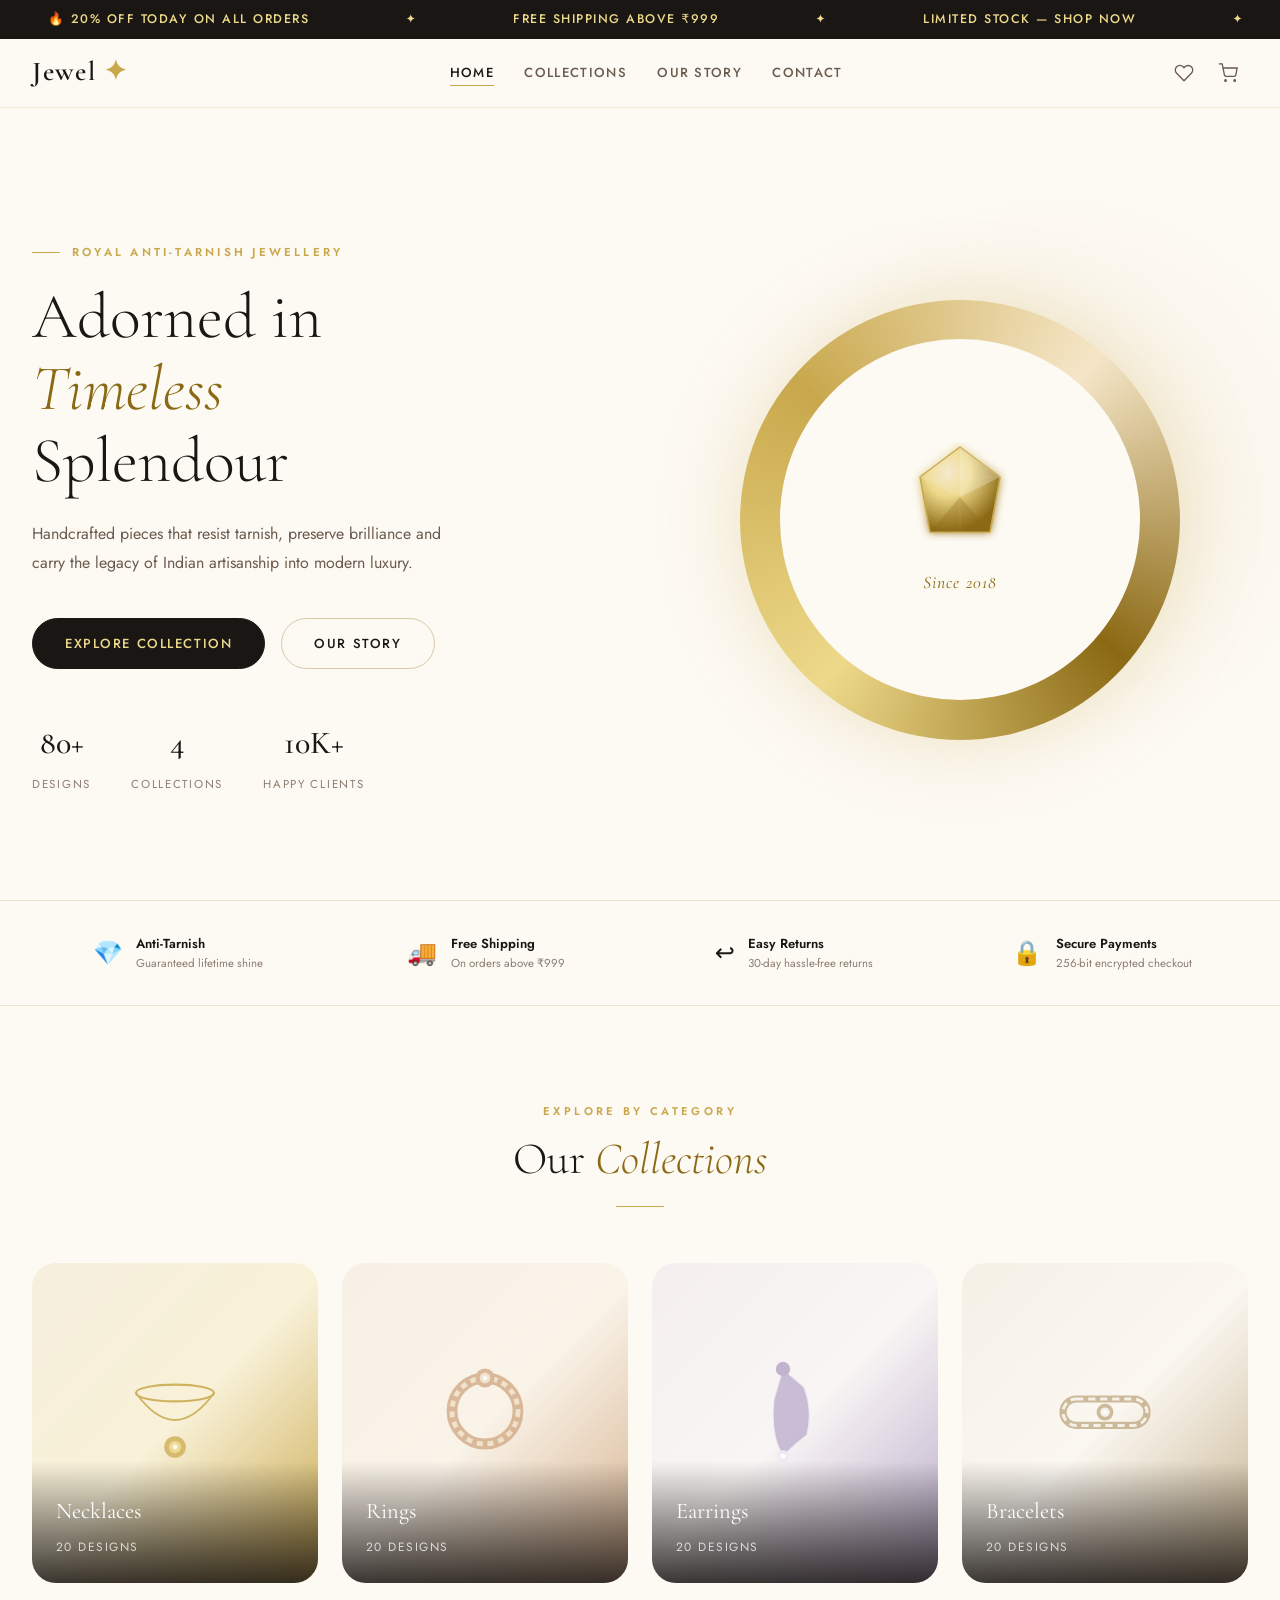
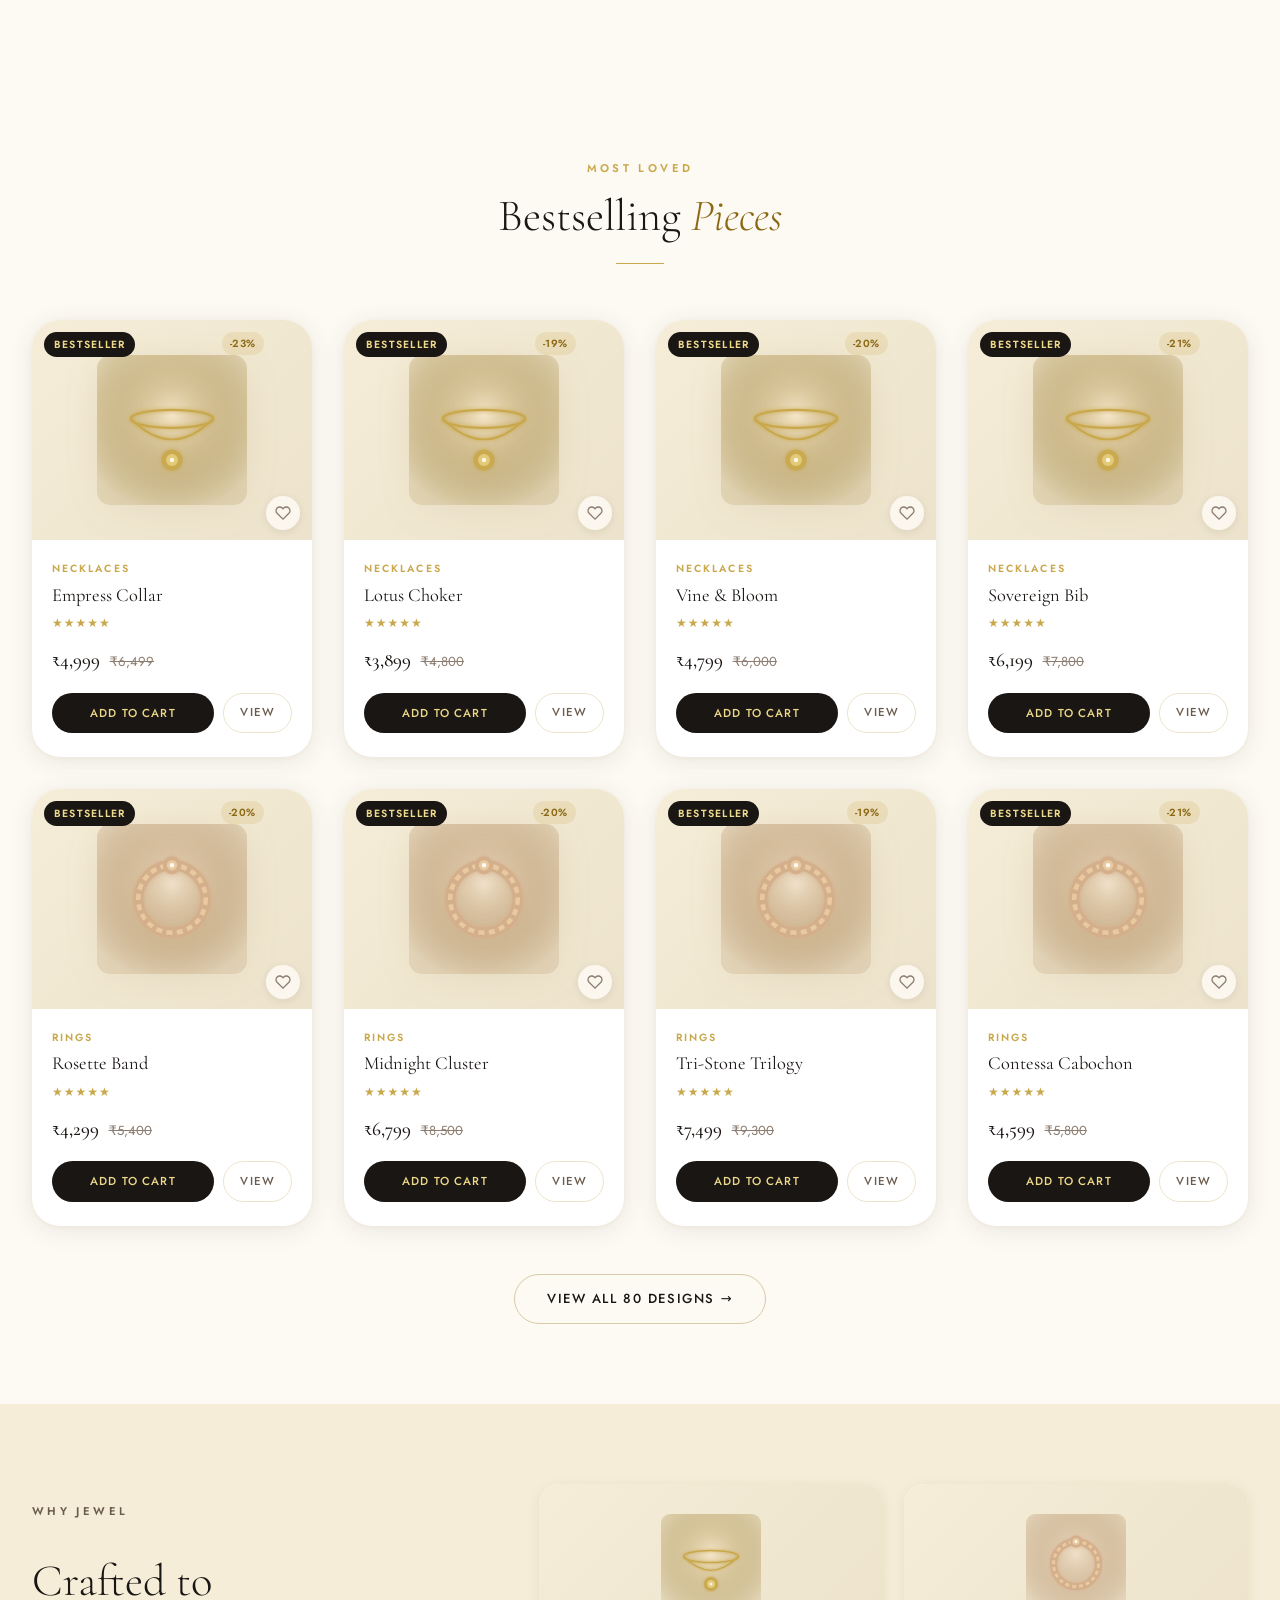
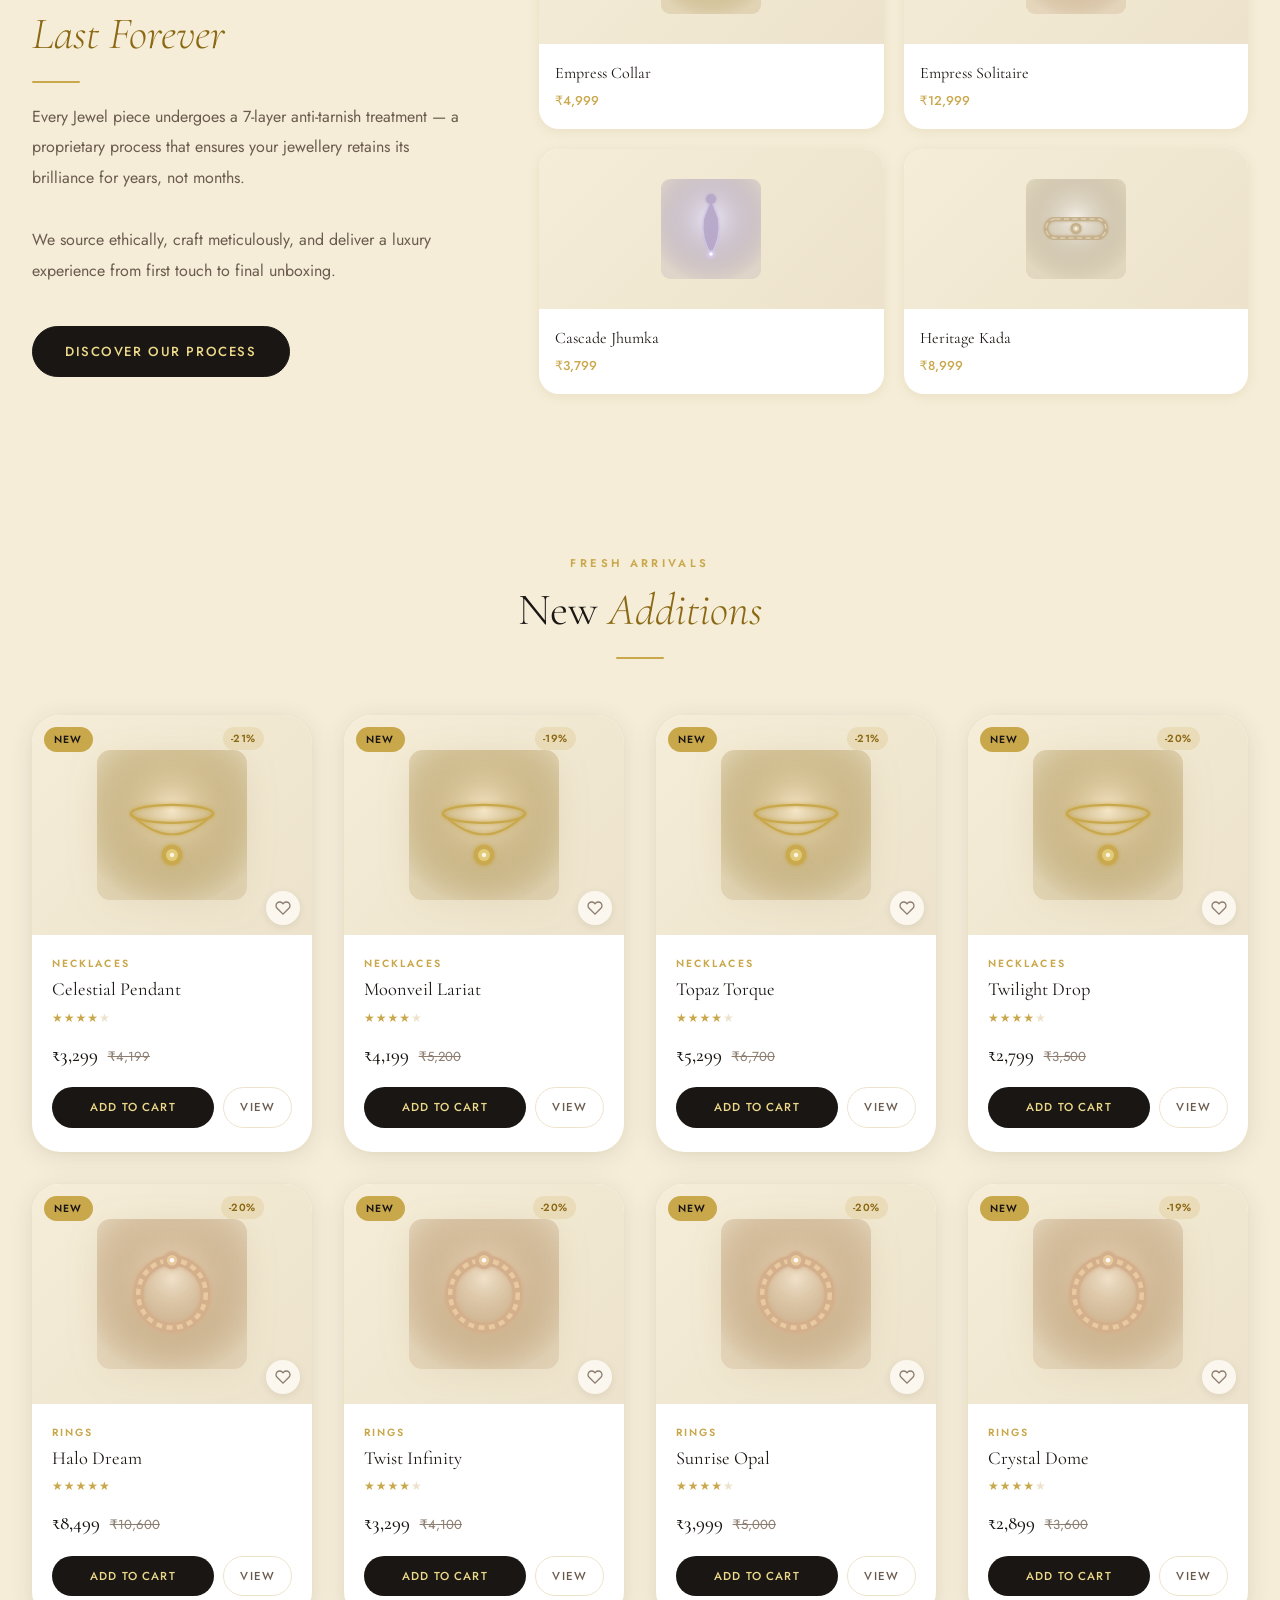
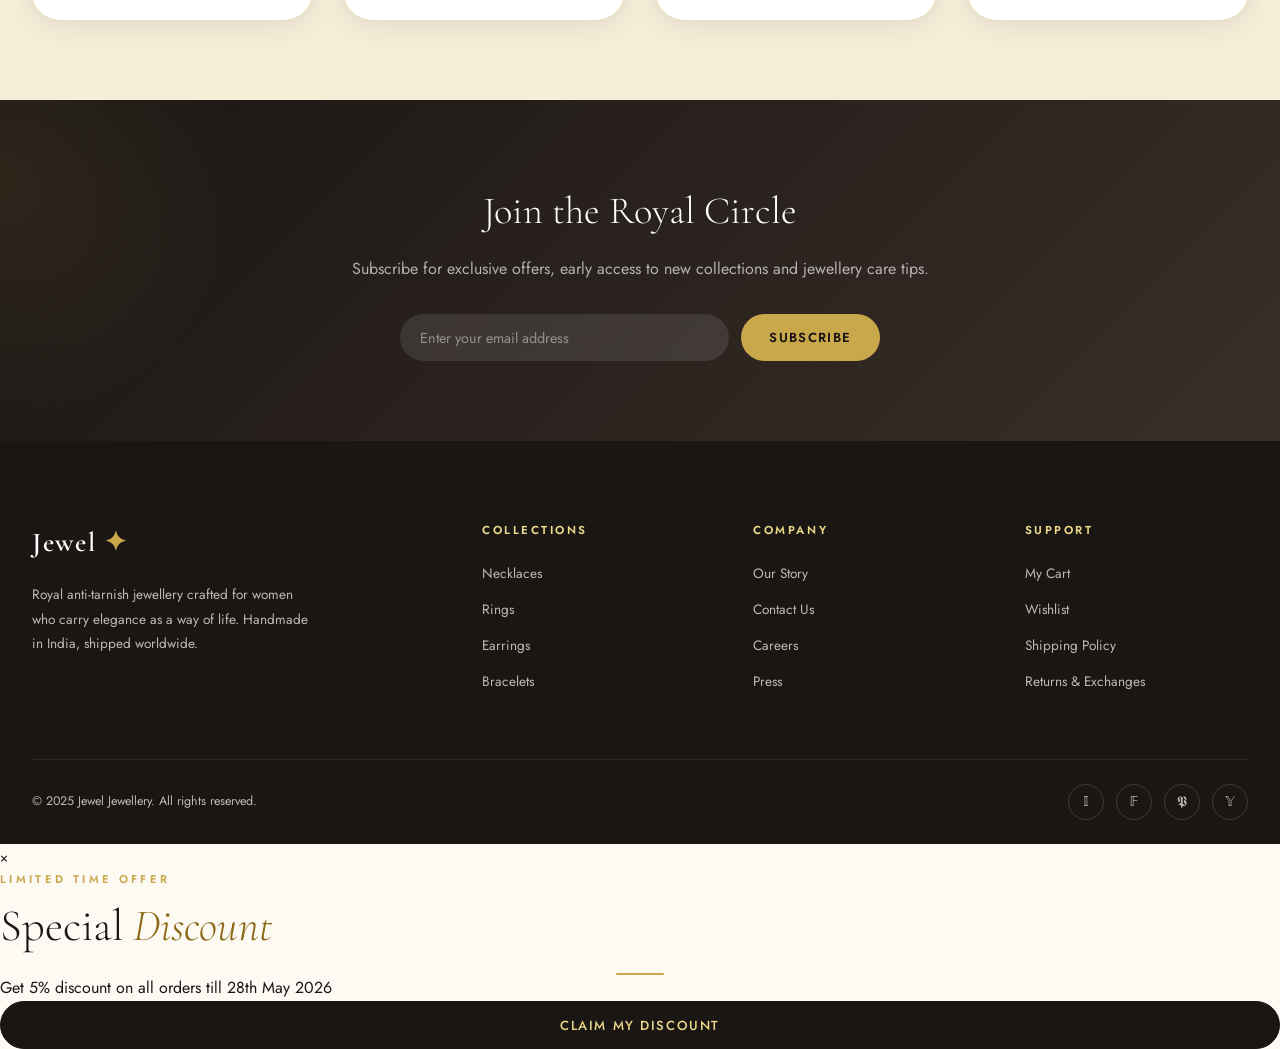
==== commit 60a9d6f6: "new" ====
--- a/index.html
+++ b/index.html
@@ -3,9 +3,27 @@
 <head>
   <meta charset="UTF-8"/>
   <meta name="viewport" content="width=device-width, initial-scale=1.0"/>
-  <title>AHO Jewellery — Royal Anti-Tarnish Collection</title>
-  <meta name="description" content="Discover AHO Jewellery's royal anti-tarnish collection — exquisite necklaces, rings, earrings and bracelets crafted for lasting elegance."/>
+  <title>Jewel Jewellery — Royal Anti-Tarnish Collection</title>
+  <meta name="description" content="Discover Jewel Jewellery's royal anti-tarnish collection — exquisite necklaces, rings, earrings and bracelets crafted for lasting elegance."/>
   <link rel="stylesheet" href="css/style.css"/>
+  <style>
+    @media (max-width: 768px) {
+      .hero { flex-direction: column-reverse; text-align: center; padding: 2rem 1rem; gap: 2rem; }
+      .hero-text { padding: 0; }
+      .hero-title { font-size: clamp(2rem, 8vw, 3rem); }
+      .hero-stats { justify-content: center; }
+      .cat-grid { grid-template-columns: repeat(2, 1fr); gap: 1rem; }
+      .trust-grid { grid-template-columns: repeat(2, 1fr); gap: 1.5rem; }
+      .footer-grid { grid-template-columns: 1fr; gap: 2.5rem; }
+      .featured-section .container { grid-template-columns: 1fr; gap: 2rem; }
+    }
+    @media (max-width: 480px) {
+      .cat-grid, .product-grid { grid-template-columns: 1fr; }
+      .trust-grid { grid-template-columns: 1fr; }
+      .hero-ctas { flex-direction: column; width: 100%; }
+      .btn-primary, .btn-ghost { width: 100%; justify-content: center; }
+    }
+  </style>
 </head>
 <body>
 
@@ -38,7 +56,7 @@
 <!-- NAV -->
 <nav class="site-nav" id="mainNav">
   <div class="nav-inner">
-    <a href="index.html" class="nav-logo">AHO <span>✦</span></a>
+    <a href="index.html" class="nav-logo">Jewel <span>✦</span></a>
     <ul class="nav-links">
       <li><a href="index.html" class="active">Home</a></li>
       <li><a href="products.html">Collections</a></li>
@@ -225,10 +243,10 @@
   <section class="featured-section">
     <div class="container">
       <div class="featured-text">
-        <p class="section-eyebrow">Why AHO</p>
+        <p class="section-eyebrow">Why Jewel</p>
         <h2 class="section-title" style="text-align:left;">Crafted to<br/><em>Last Forever</em></h2>
         <div class="section-divider" style="margin:1.2rem 0;"></div>
-        <p>Every AHO piece undergoes a 7-layer anti-tarnish treatment — a proprietary process that ensures your jewellery retains its brilliance for years, not months.</p>
+        <p>Every Jewel piece undergoes a 7-layer anti-tarnish treatment — a proprietary process that ensures your jewellery retains its brilliance for years, not months.</p>
         <p>We source ethically, craft meticulously, and deliver a luxury experience from first touch to final unboxing.</p>
         <a href="about.html" class="btn-primary" style="margin-top:0.5rem;">Discover Our Process</a>
       </div>
@@ -267,7 +285,7 @@
   <div class="container">
     <div class="footer-grid">
       <div class="footer-brand">
-        <a href="index.html" class="nav-logo">AHO <span style="color:var(--gold)">✦</span></a>
+        <a href="index.html" class="nav-logo">Jewel <span style="color:var(--gold)">✦</span></a>
         <p>Royal anti-tarnish jewellery crafted for women who carry elegance as a way of life. Handmade in India, shipped worldwide.</p>
       </div>
       <div class="footer-col">
@@ -299,7 +317,7 @@
       </div>
     </div>
     <div class="footer-bottom">
-      <span>© 2025 AHO Jewellery. All rights reserved.</span>
+      <span>© 2025 Jewel Jewellery. All rights reserved.</span>
       <div class="social-links">
         <a href="#" class="social-btn" aria-label="Instagram">𝕀</a>
         <a href="#" class="social-btn" aria-label="Facebook">𝔽</a>
@@ -309,6 +327,18 @@
     </div>
   </div>
 </footer>
+
+<!-- PROMO MODAL -->
+<div class="modal-overlay" id="promoModal" role="dialog" aria-modal="true">
+  <div class="modal-box">
+    <button class="modal-close" id="closeModal" aria-label="Close modal">&times;</button>
+    <p class="section-eyebrow">Limited Time Offer</p>
+    <h2 class="section-title">Special <em>Discount</em></h2>
+    <div class="section-divider"></div>
+    <p class="modal-text">Get 5% discount on all orders till 28th May 2026</p>
+    <button class="btn-primary full-btn" id="modalAction">Claim My Discount</button>
+  </div>
+</div>
 
 <script src="js/products.js"></script>
 <script src="js/cart.js"></script>
@@ -358,6 +388,26 @@
     Products.showToast('Thank you for joining the Royal Circle!');
     e.target.reset();
   };
+
+  // Promo Modal Logic
+  const promoModal = document.getElementById('promoModal');
+  const closeBtn = document.getElementById('closeModal');
+  const actionBtn = document.getElementById('modalAction');
+
+  function hideModal() {
+    promoModal.classList.remove('active');
+  }
+
+  if (!sessionStorage.getItem('jewel_promo_seen')) {
+    setTimeout(() => {
+      promoModal.classList.add('active');
+      sessionStorage.setItem('jewel_promo_seen', 'true');
+    }, 1500); // 1.5s delay for better UX
+  }
+
+  closeBtn.addEventListener('click', hideModal);
+  actionBtn.addEventListener('click', hideModal);
+  promoModal.addEventListener('click', (e) => { if(e.target === promoModal) hideModal(); });
 })();
 </script>
 </body>
--- a/css/style.css
+++ b/css/style.css
@@ -1,5 +1,5 @@
 /* ═══════════════════════════════════════
-   AHO JEWELLERY — ROYAL ANTI-TARNISH
+   JEWEL JEWELLERY — ROYAL ANTI-TARNISH
    Global Stylesheet
 ═══════════════════════════════════════ */
 
@@ -743,7 +743,7 @@
 /* ─────────────────────────────────────
    TOAST
 ───────────────────────────────────── */
-#aho-toast {
+#jewel-toast {
   position: fixed; bottom: 2rem; left: 50%; transform: translateX(-50%) translateY(20px);
   background: var(--charcoal); color: var(--gold-light);
   padding: 0.8rem 1.8rem; border-radius: 50px;
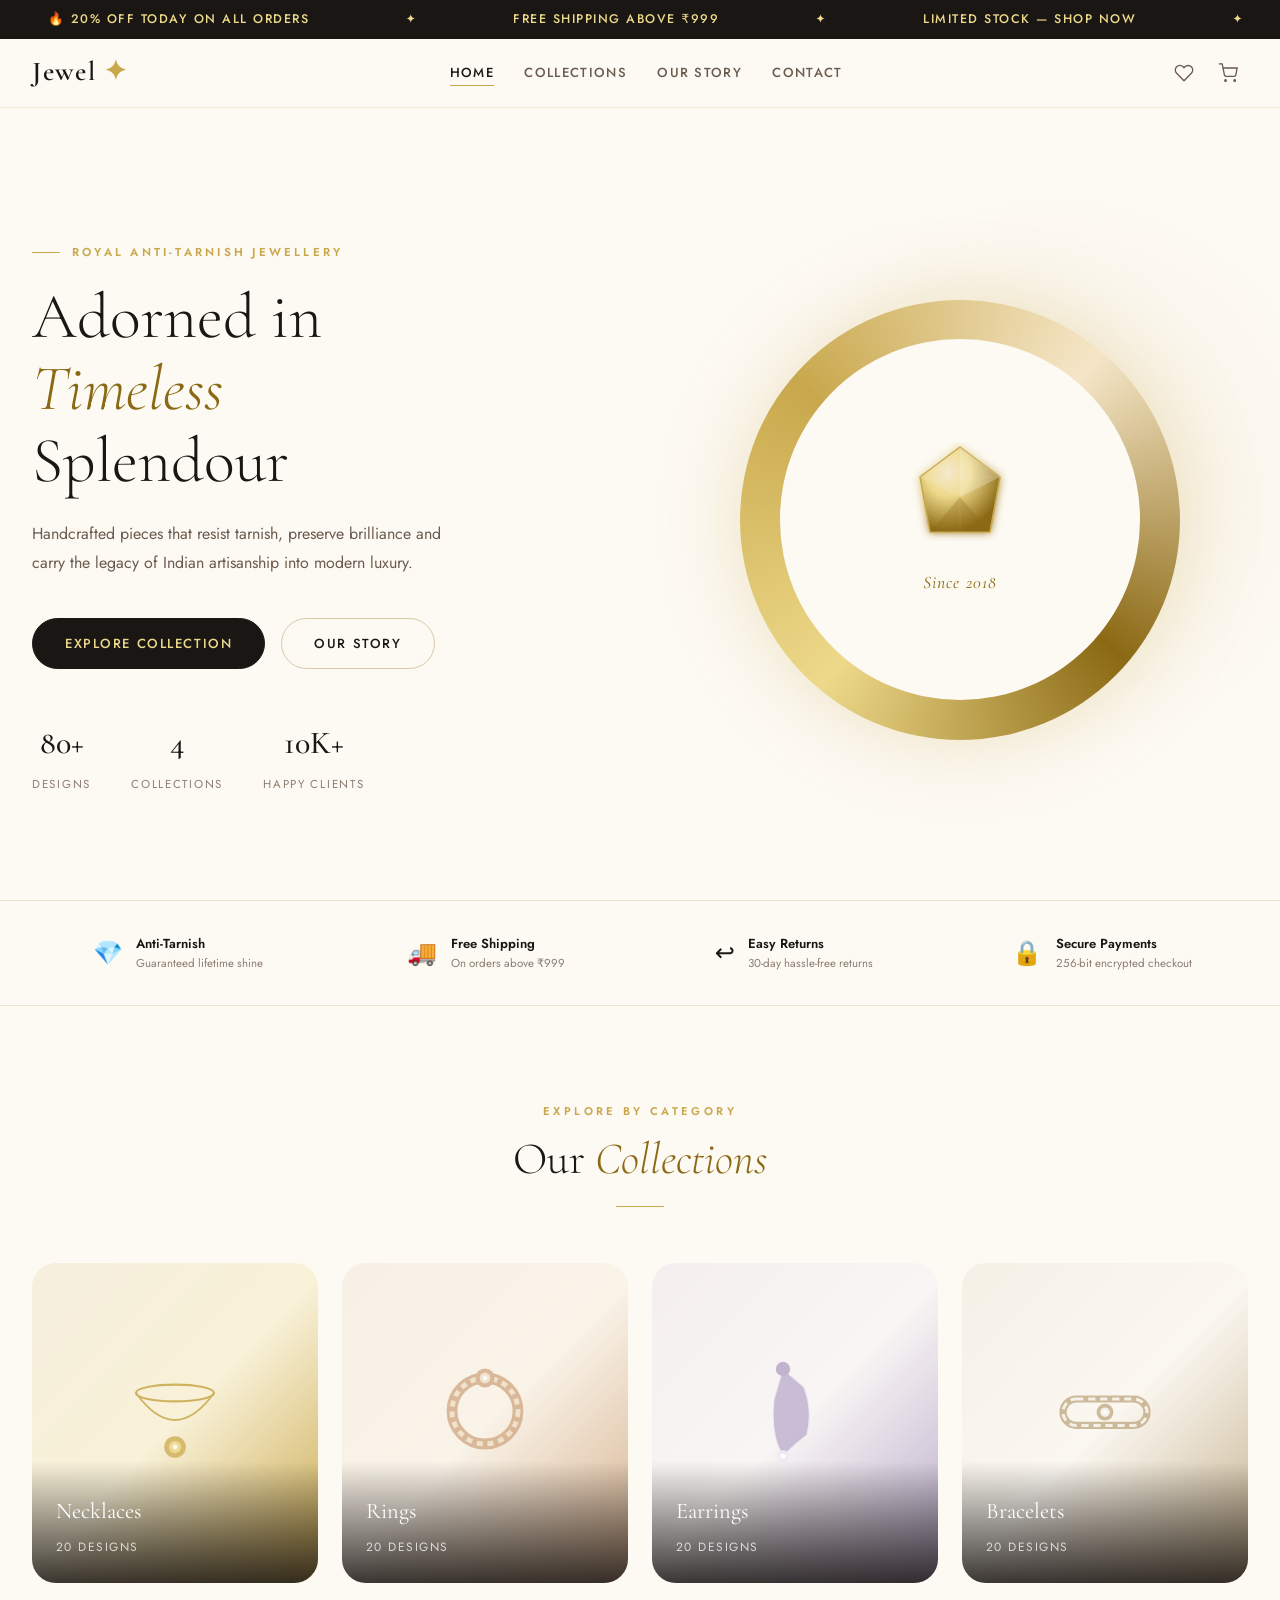
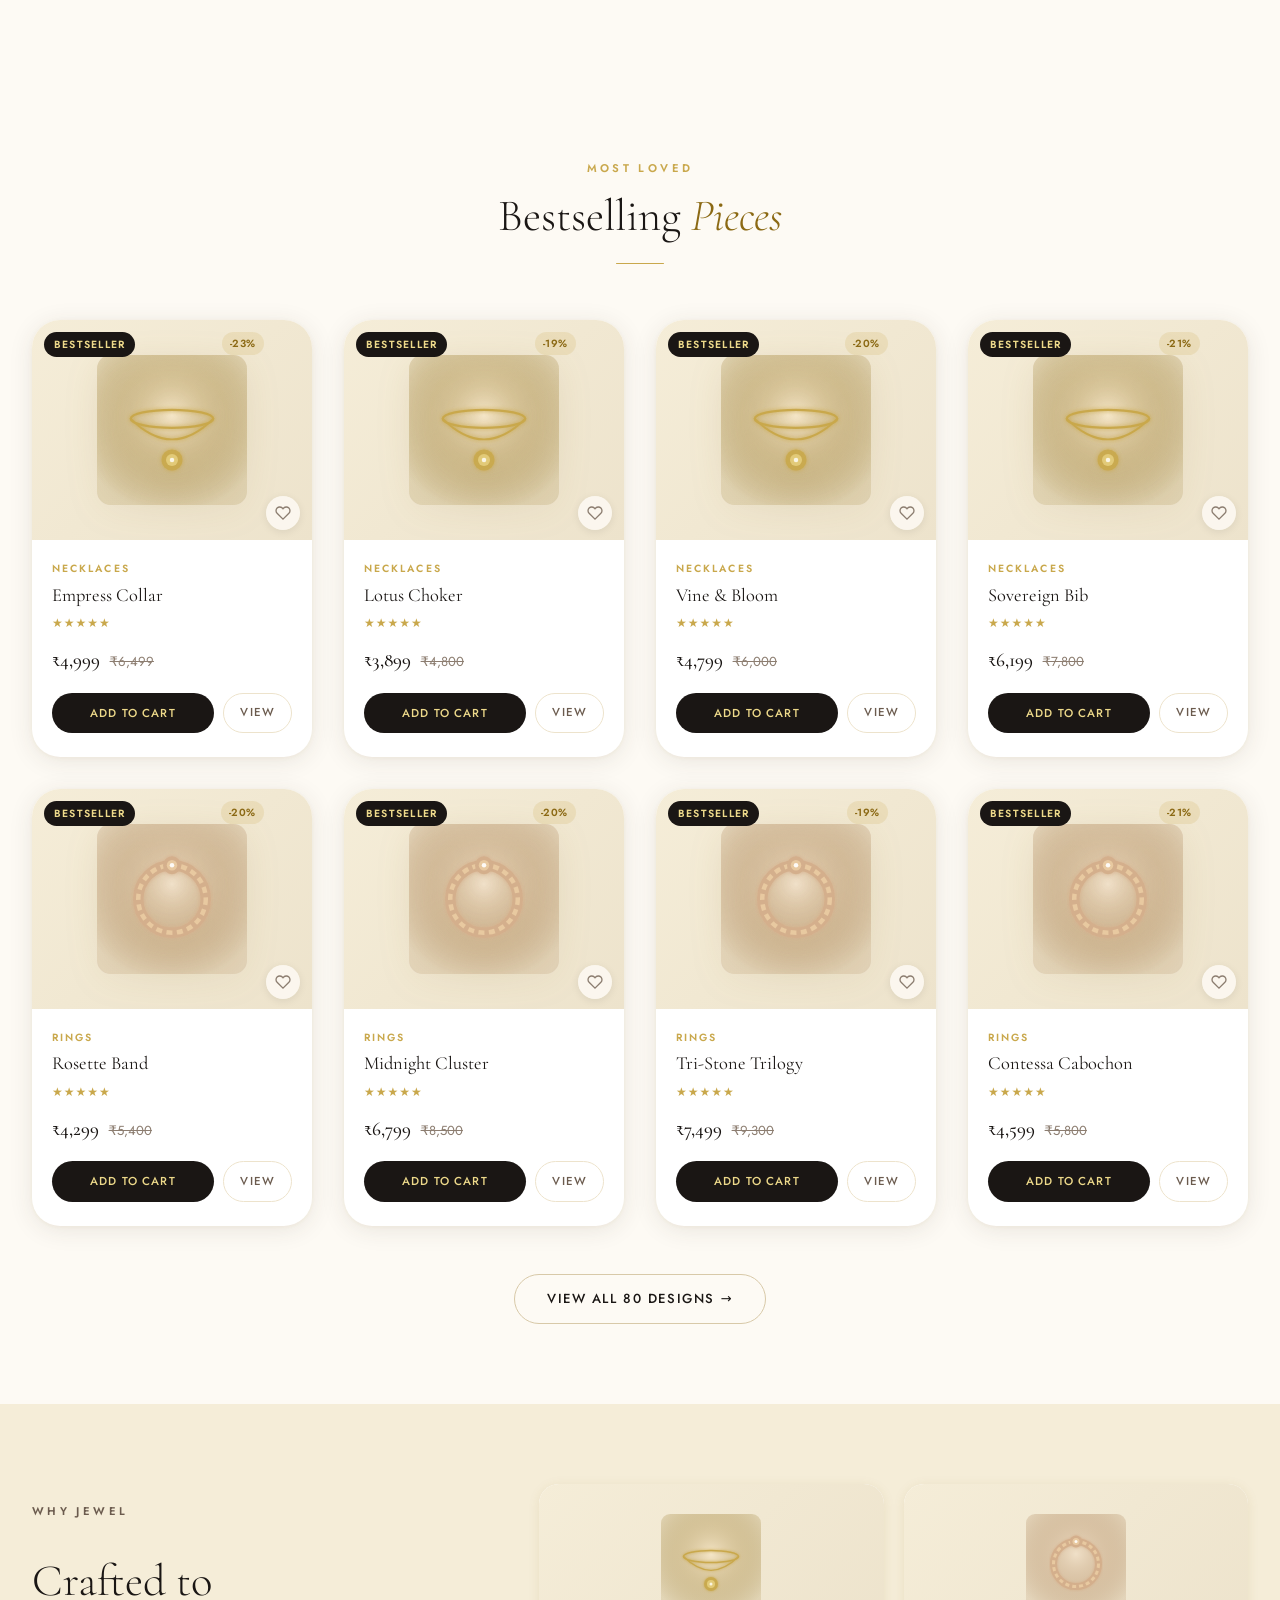
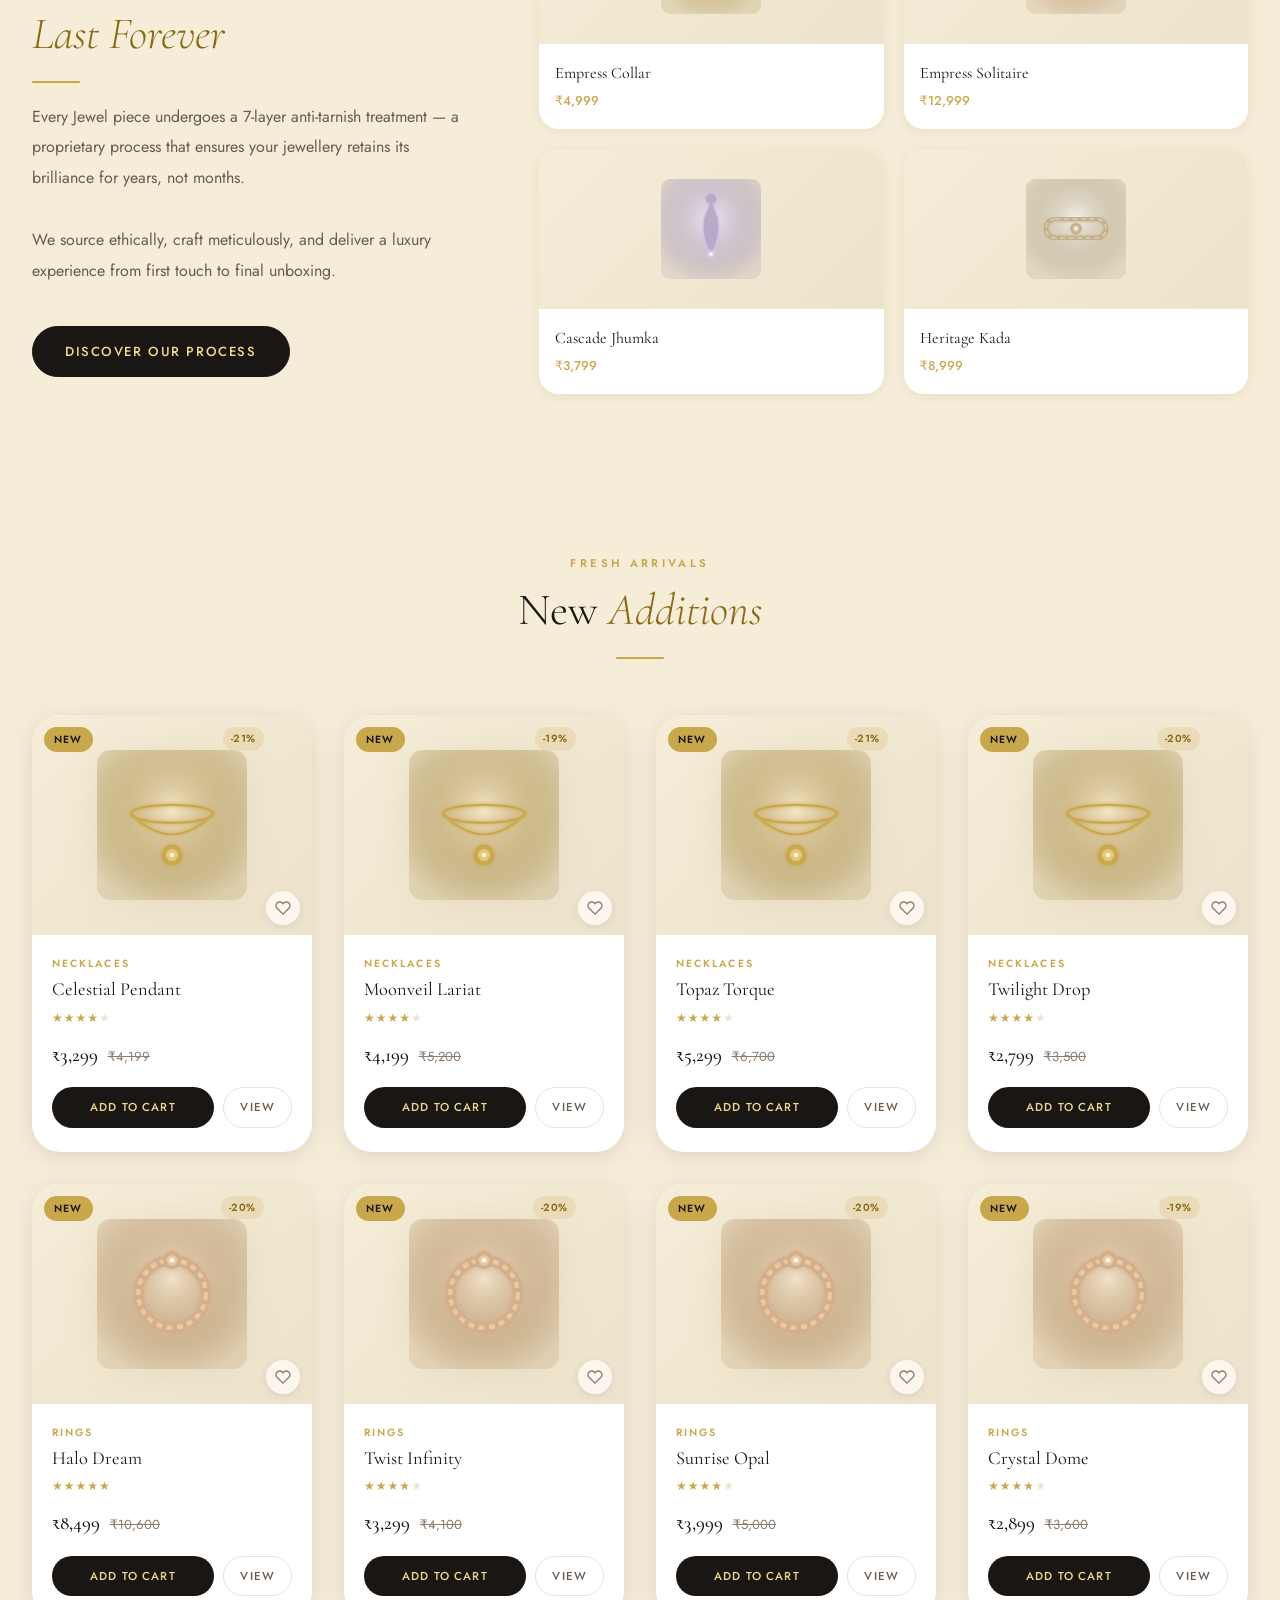
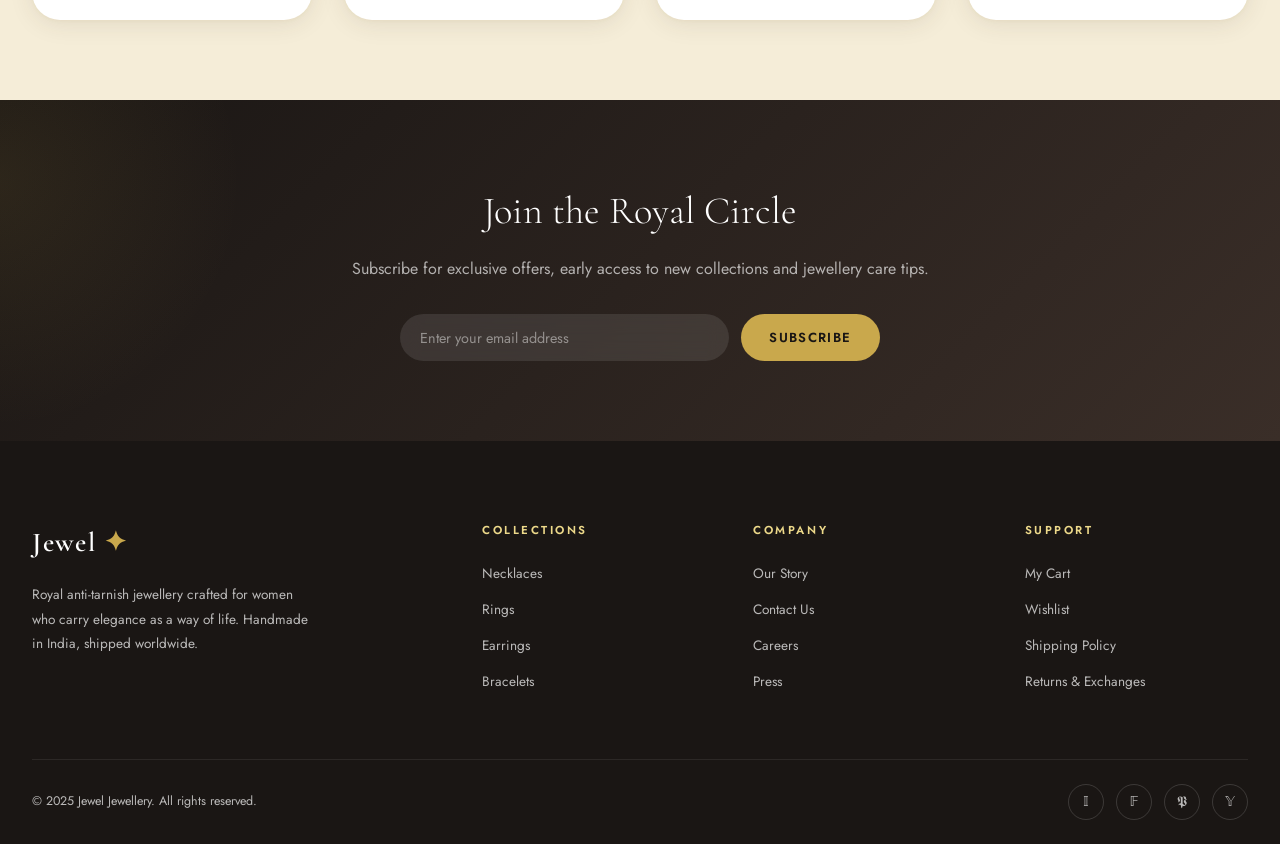
==== commit 65666637: "new" ====
--- a/index.html
+++ b/index.html
@@ -8,20 +8,22 @@
   <link rel="stylesheet" href="css/style.css"/>
   <style>
     @media (max-width: 768px) {
-      .hero { flex-direction: column-reverse; text-align: center; padding: 2rem 1rem; gap: 2rem; }
+      .hero { flex-direction: column-reverse; text-align: center; padding: 1.5rem 1rem; gap: 1.5rem; min-height: auto; }
       .hero-text { padding: 0; }
-      .hero-title { font-size: clamp(2rem, 8vw, 3rem); }
+      .hero-title { font-size: clamp(1.8rem, 7vw, 2.5rem); margin-bottom: 1rem; }
       .hero-stats { justify-content: center; }
-      .cat-grid { grid-template-columns: repeat(2, 1fr); gap: 1rem; }
+      .cat-grid { grid-template-columns: repeat(2, 1fr); gap: 0.75rem; }
       .trust-grid { grid-template-columns: repeat(2, 1fr); gap: 1.5rem; }
       .footer-grid { grid-template-columns: 1fr; gap: 2.5rem; }
       .featured-section .container { grid-template-columns: 1fr; gap: 2rem; }
     }
     @media (max-width: 480px) {
-      .cat-grid, .product-grid { grid-template-columns: 1fr; }
+      .hero-sub { font-size: 0.85rem; line-height: 1.6; margin-bottom: 1.5rem; }
+      .cat-grid { grid-template-columns: repeat(2, 1fr); gap: 0.75rem; }
+      .product-grid { grid-template-columns: repeat(2, 1fr); gap: 0.75rem; }
       .trust-grid { grid-template-columns: 1fr; }
-      .hero-ctas { flex-direction: column; width: 100%; }
-      .btn-primary, .btn-ghost { width: 100%; justify-content: center; }
+      .hero-ctas { flex-direction: column; width: 100%; gap: 0.75rem; }
+      .btn-primary, .btn-ghost { width: 100%; justify-content: center; padding: 0.75rem 1.5rem; font-size: 0.75rem; }
     }
   </style>
 </head>
@@ -328,18 +330,6 @@
   </div>
 </footer>
 
-<!-- PROMO MODAL -->
-<div class="modal-overlay" id="promoModal" role="dialog" aria-modal="true">
-  <div class="modal-box">
-    <button class="modal-close" id="closeModal" aria-label="Close modal">&times;</button>
-    <p class="section-eyebrow">Limited Time Offer</p>
-    <h2 class="section-title">Special <em>Discount</em></h2>
-    <div class="section-divider"></div>
-    <p class="modal-text">Get 5% discount on all orders till 28th May 2026</p>
-    <button class="btn-primary full-btn" id="modalAction">Claim My Discount</button>
-  </div>
-</div>
-
 <script src="js/products.js"></script>
 <script src="js/cart.js"></script>
 <script src="js/wishlist.js"></script>
@@ -354,6 +344,7 @@
   const mob = document.getElementById('mobileMenu');
   ham.addEventListener('click', () => {
     const open = mob.classList.toggle('open');
+    ham.classList.toggle('active');
     ham.setAttribute('aria-expanded', open);
   });
 
@@ -388,26 +379,6 @@
     Products.showToast('Thank you for joining the Royal Circle!');
     e.target.reset();
   };
-
-  // Promo Modal Logic
-  const promoModal = document.getElementById('promoModal');
-  const closeBtn = document.getElementById('closeModal');
-  const actionBtn = document.getElementById('modalAction');
-
-  function hideModal() {
-    promoModal.classList.remove('active');
-  }
-
-  if (!sessionStorage.getItem('jewel_promo_seen')) {
-    setTimeout(() => {
-      promoModal.classList.add('active');
-      sessionStorage.setItem('jewel_promo_seen', 'true');
-    }, 1500); // 1.5s delay for better UX
-  }
-
-  closeBtn.addEventListener('click', hideModal);
-  actionBtn.addEventListener('click', hideModal);
-  promoModal.addEventListener('click', (e) => { if(e.target === promoModal) hideModal(); });
 })();
 </script>
 </body>
--- a/css/style.css
+++ b/css/style.css
@@ -145,19 +145,31 @@
 .hamburger { display: none; flex-direction: column; gap: 5px; padding: 8px; }
 .hamburger span { display: block; width: 22px; height: 1.5px; background: var(--charcoal); transition: var(--transition); }
 
+/* Hamburger Animation */
+.hamburger.active span:nth-child(1) { transform: translateY(6.5px) rotate(45deg); }
+.hamburger.active span:nth-child(2) { opacity: 0; }
+.hamburger.active span:nth-child(3) { transform: translateY(-6.5px) rotate(-45deg); }
+
 .mobile-menu {
-  display: none; flex-direction: column;
-  background: var(--ivory);
-  border-top: 1px solid var(--cream);
-  padding: 1rem 2rem 1.5rem;
-  gap: 0.25rem;
-}
-.mobile-menu.open { display: flex; }
+  display: flex;
+  flex-direction: column;
+  background: var(--white);
+  position: fixed;
+  top: 68px;
+  left: 0;
+  width: 100%;
+  height: 0;
+  overflow: hidden;
+  transition: height 0.4s cubic-bezier(0.4, 0, 0.2, 1);
+  z-index: 99;
+  padding: 0 2rem;
+}
+.mobile-menu.open { height: calc(100vh - 68px); padding-top: 2rem; padding-bottom: 2rem; }
 .mobile-menu a {
-  font-size: 0.9rem; font-weight: 500;
+  font-size: 0.85rem; font-weight: 500;
   letter-spacing: 0.08em; text-transform: uppercase;
-  color: var(--mocha); padding: 0.65rem 0;
-  border-bottom: 1px solid var(--cream);
+  color: var(--charcoal); padding: 1.25rem 0;
+  border-bottom: 1px solid var(--gold-pale);
 }
 .mobile-menu a:last-child { border: none; }
 
@@ -318,6 +330,11 @@
   transition: transform var(--transition);
 }
 .cat-card:hover .cat-card-bg { transform: scale(1.06); }
+
+@media (max-width: 480px) {
+  .cat-svg { width: 80px; }
+  .cat-card { height: 240px; }
+}
 .cat-card-bg.necklaces { background: linear-gradient(135deg, #C9A84C22 0%, #EDD98A44 50%, #C9A84C 100%); }
 .cat-card-bg.rings { background: linear-gradient(135deg, #D4AF8C22 0%, #F0E0C844 50%, #D4AF8C 100%); }
 .cat-card-bg.earrings { background: linear-gradient(135deg, #B8A9C922 0%, #EDE8F544 50%, #B8A9C9 100%); }
@@ -751,9 +768,9 @@
   box-shadow: var(--shadow-lg);
   opacity: 0; pointer-events: none;
   transition: opacity 0.3s, transform 0.3s;
-  z-index: 999; white-space: nowrap;
-}
-#aho-toast.show { opacity: 1; transform: translateX(-50%) translateY(0); }
+  z-index: 3000; white-space: nowrap;
+}
+#jewel-toast.show { opacity: 1; transform: translateX(-50%) translateY(0); }
 
 /* ─────────────────────────────────────
    ORDER CONFIRMATION
@@ -836,7 +853,23 @@
   .contact-layout { grid-template-columns: 1fr; }
 }
 @media (max-width: 768px) {
+  .product-grid { grid-template-columns: repeat(2, 1fr); gap: 0.75rem; }
+  .card-info { padding: 0.85rem; }
+  .product-name { font-size: 1rem; }
+  .price-now { font-size: 1.1rem; }
+  .card-actions { flex-direction: column; }
+  .btn-cart, .btn-view { padding: 0.5rem; font-size: 0.65rem; }
+  .card-visual { height: 160px; }
+  .card-img { width: 110px; height: 110px; }
+  .badge { font-size: 0.55rem; padding: 2px 6px; }
+  .disc-pill { right: 10px; top: 40px; }
+  
   .nav-links { display: none; }
+  .nav-inner { justify-content: space-between; gap: 0.5rem; padding: 0 1rem; }
+  .nav-logo { font-size: 1.4rem; }
+  .nav-icon-btn { width: 36px; height: 36px; }
+  .nav-icon-btn svg { width: 18px; height: 18px; }
+
   .hamburger { display: flex; }
   .cart-layout { grid-template-columns: 1fr; }
   .cart-row { grid-template-columns: 64px 1fr; grid-template-rows: auto auto; row-gap: 0.75rem; }
@@ -858,7 +891,7 @@
   .container { padding: 0 1.25rem; }
 }
 @media (max-width: 480px) {
-  .cat-grid { grid-template-columns: 1fr; }
+  .cat-grid { grid-template-columns: repeat(2, 1fr); gap: 0.75rem; }
   .hero-orb { width: 220px; height: 220px; }
   .team-grid { grid-template-columns: 1fr; }
 }
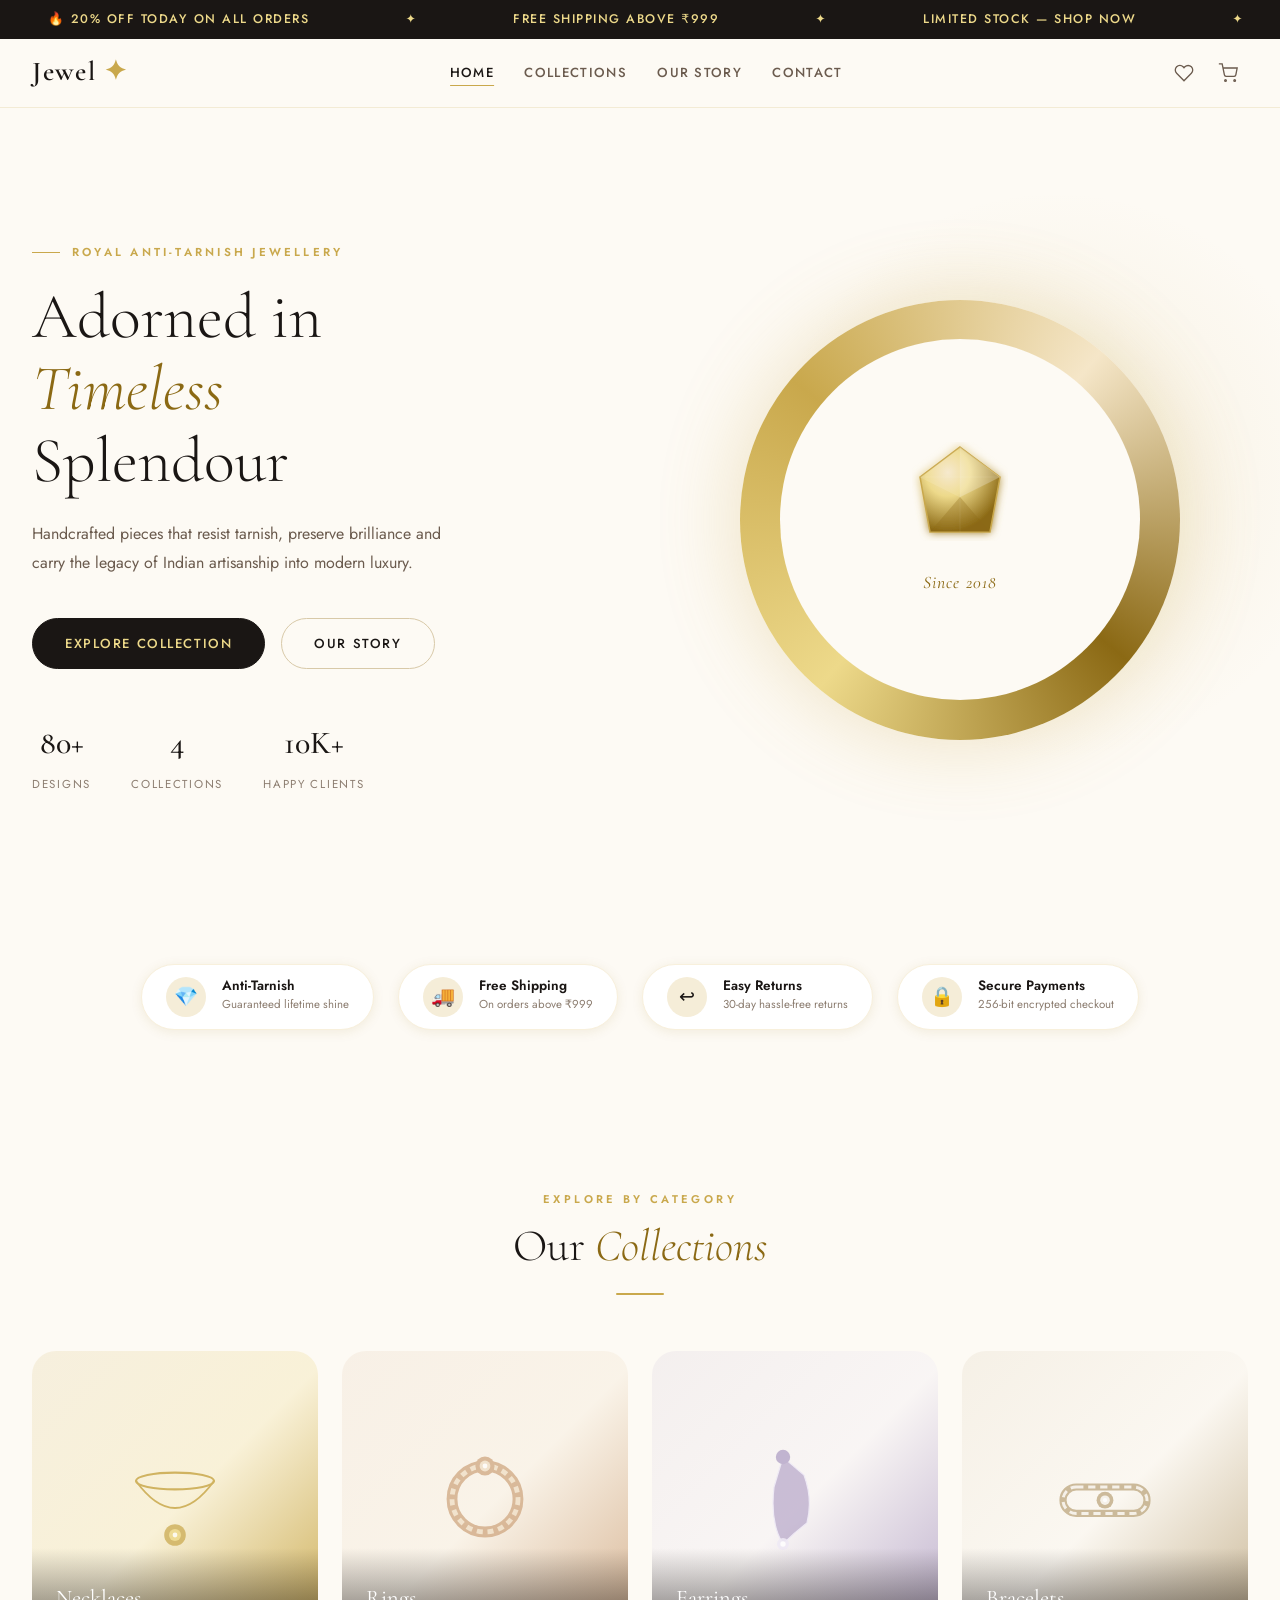
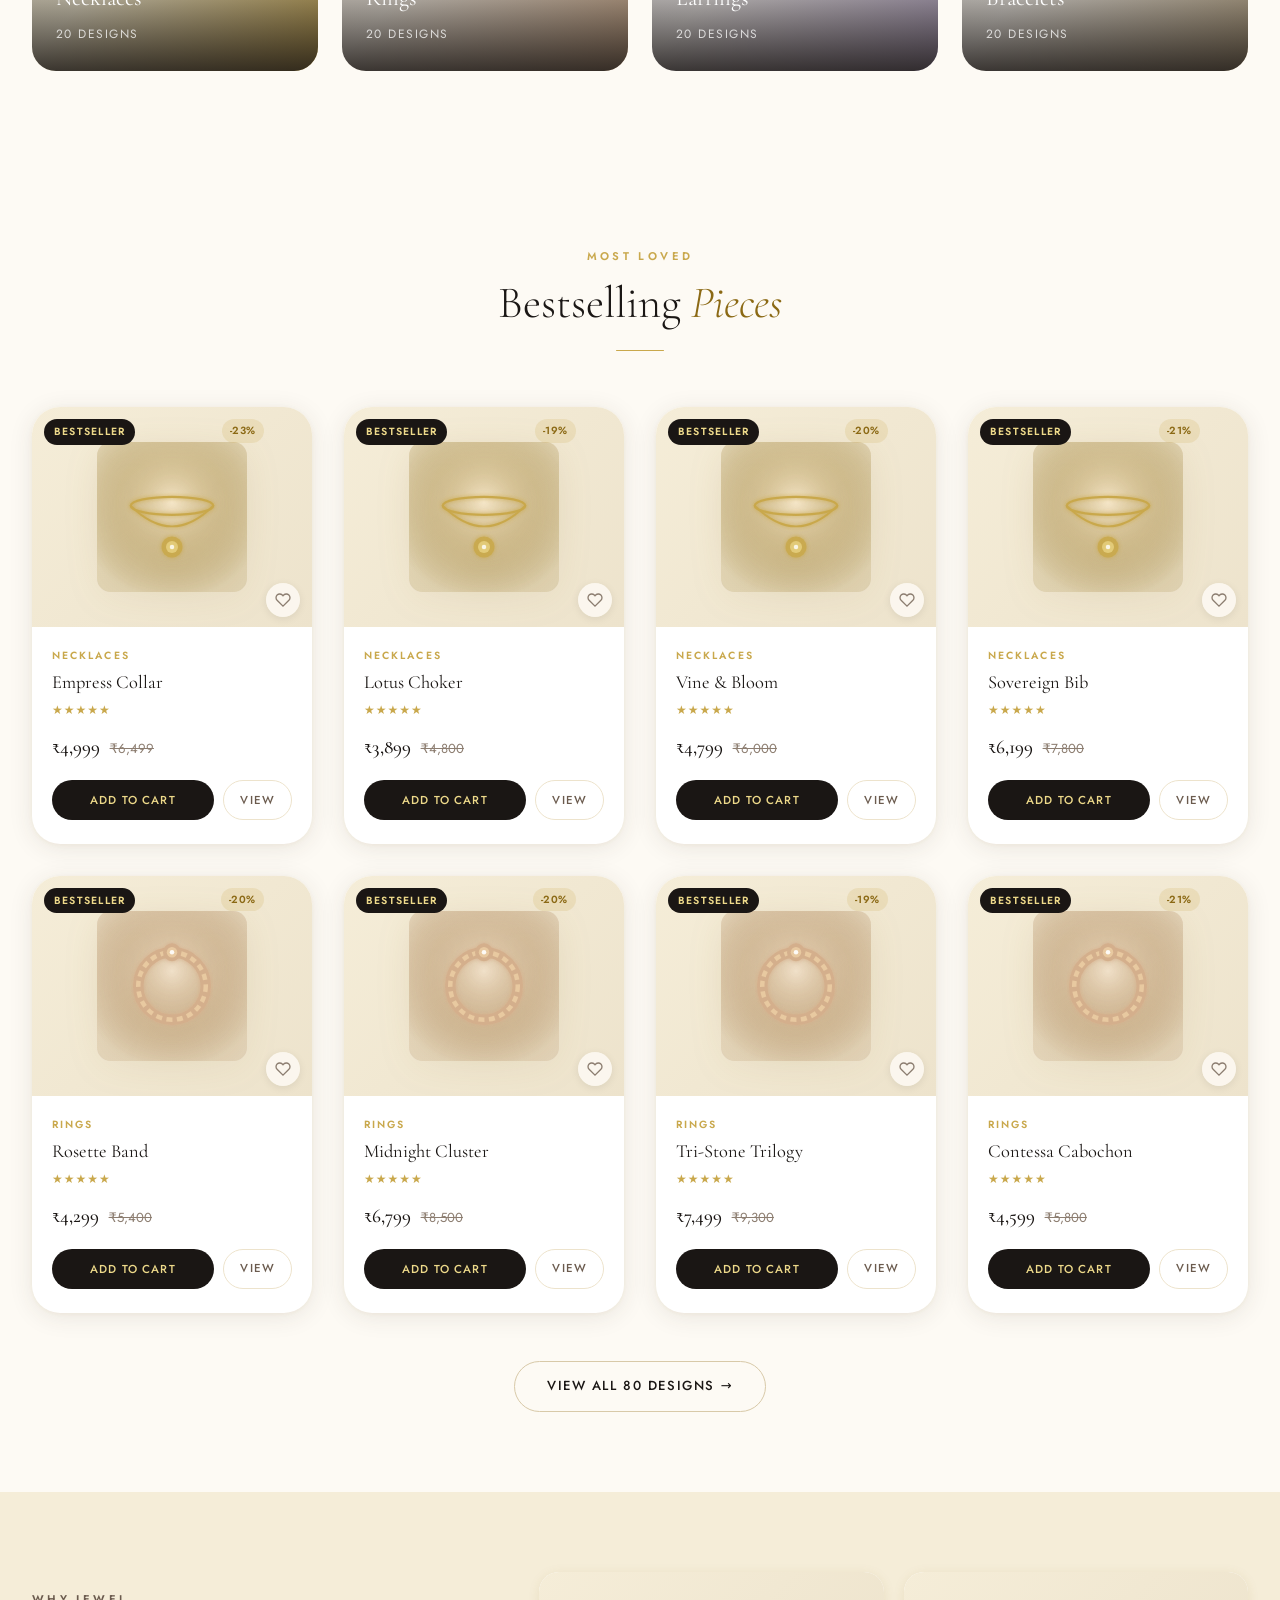
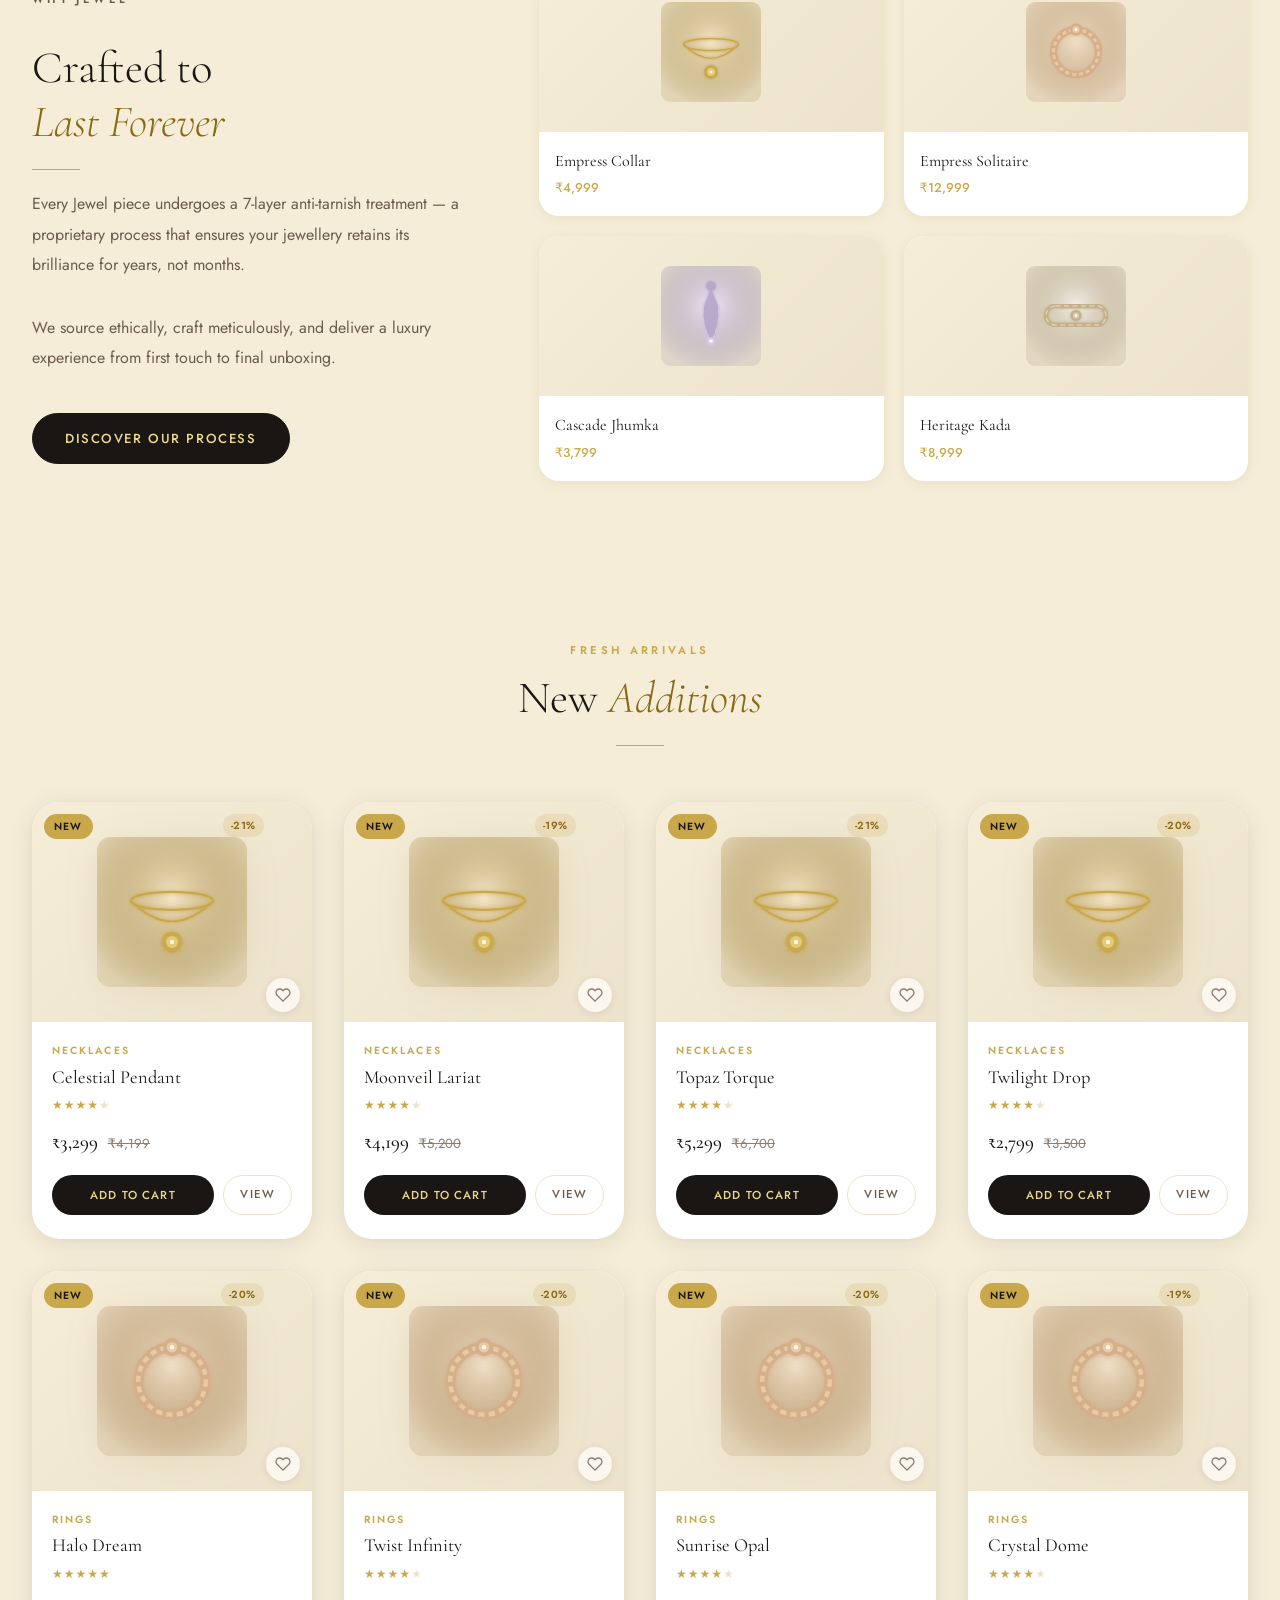
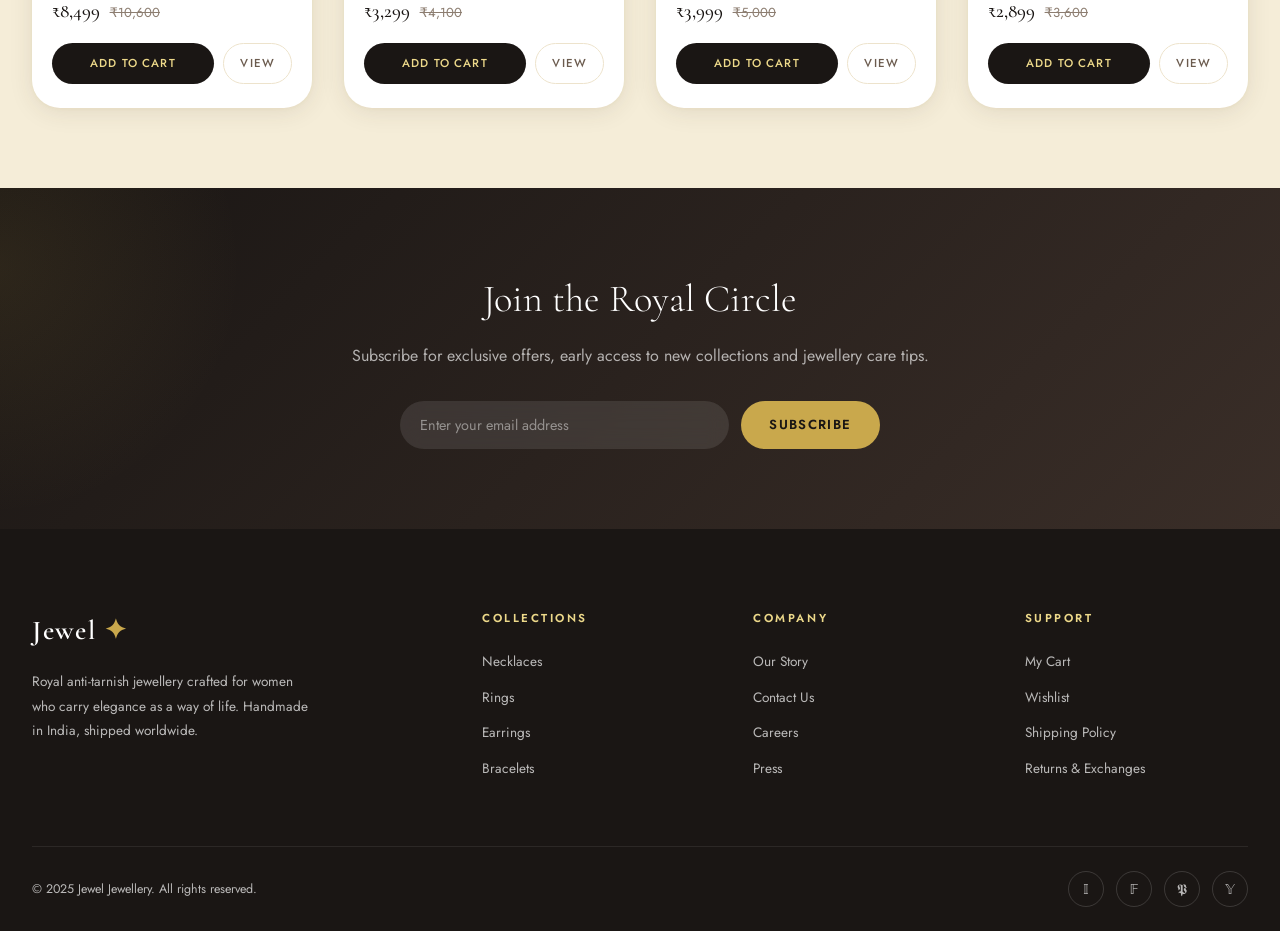
==== commit 5965b3be: "new" ====
--- a/index.html
+++ b/index.html
@@ -330,6 +330,16 @@
   </div>
 </footer>
 
+<!-- WHATSAPP FLOAT -->
+<div class="wa-float" id="waContainer">
+  <a href="#" class="wa-btn" id="waLink" aria-label="Chat on WhatsApp">
+    <svg xmlns="http://www.w3.org/2000/svg" viewBox="0 0 448 512"><path d="M380.9 97.1C339 55.1 283.2 32 223.9 32c-122.4 0-222 99.6-222 222 0 39.1 10.2 77.3 29.6 111L0 480l117.7-30.9c32.4 17.7 68.9 27 106.1 27h.1c122.3 0 224.1-99.6 224.1-222 0-59.3-25.2-115-67.1-157zm-157 341.6c-33.2 0-65.7-8.9-94-25.7l-6.7-4-69.8 18.3L72 359.2l-4.4-7c-18.5-29.4-28.2-63.3-28.2-98.2 0-101.7 82.8-184.5 184.6-184.5 49.3 0 95.6 19.2 130.4 54.1 34.8 34.9 56.2 81.2 56.1 130.5 0 101.8-84.9 184.6-186.6 184.6zm101.2-138.2c-5.5-2.8-32.8-16.2-37.9-18-5.1-1.9-8.8-2.8-12.5 2.8-3.7 5.6-14.3 18-17.6 21.8-3.2 3.7-6.5 4.2-12 1.4-5.6-2.8-23.6-8.7-45-27.7-16.6-14.8-27.8-33.1-31.1-38.6-3.2-5.6-.3-8.6 2.5-11.4 2.5-2.5 5.6-6.5 8.3-9.7 2.8-3.2 3.7-5.6 5.6-9.3 1.9-3.7 1-6.9-.5-9.7-1.4-2.8-12.5-30.1-17.1-41.2-4.5-10.8-9.1-9.3-12.5-9.5-3.2-.2-6.9-.2-10.6-.2-3.7 0-9.7 1.4-14.8 6.9-5.1 5.6-19.4 19-19.4 46.3 0 27.3 19.9 53.7 22.6 57.4 2.8 3.7 39.1 59.7 94.8 83.8 13.2 5.8 23.5 9.2 31.5 11.8 13.3 4.2 25.4 3.6 35 2.2 10.7-1.6 32.8-13.4 37.4-26.4 4.6-13 4.6-24.1 3.2-26.4-1.3-2.5-5-3.9-10.5-6.6z"/></svg>
+  </a>
+  <div class="wa-tooltip" id="waTooltip">
+    Hi! Need help with sizing? ✦
+  </div>
+</div>
+
 <script src="js/products.js"></script>
 <script src="js/cart.js"></script>
 <script src="js/wishlist.js"></script>
@@ -379,6 +389,23 @@
     Products.showToast('Thank you for joining the Royal Circle!');
     e.target.reset();
   };
+
+  // WhatsApp Logic
+  const waContainer = document.getElementById('waContainer');
+  const waLink = document.getElementById('waLink');
+  const phoneNumber = "919876543210"; // Replace with actual number
+  const message = encodeURIComponent("Hello Jewel Jewellery! I'm browsing your collection and had a question.");
+
+  if (waContainer && waLink) {
+    waLink.href = `https://wa.me/${phoneNumber}?text=${message}`;
+
+    // Show tooltip after 3 seconds on mobile
+    setTimeout(() => {
+      waContainer.classList.add('active');
+      // Hide after 8 seconds
+      setTimeout(() => waContainer.classList.remove('active'), 8000);
+    }, 3000);
+  }
 })();
 </script>
 </body>
--- a/css/style.css
+++ b/css/style.css
@@ -44,7 +44,8 @@
 }
 img, svg { display: block; max-width: 100%; }
 a { color: inherit; text-decoration: none; }
-button { cursor: pointer; border: none; background: none; font-family: var(--font-body); }
+button { cursor: pointer; border: none; background: none; font-family: var(--font-body); transition: transform 0.1s ease; }
+button:active, .nav-icon-btn:active { transform: scale(0.96); }
 ul { list-style: none; }
 
 /* ── Scrollbar ── */
@@ -371,6 +372,15 @@
 }
 .product-card.visible { opacity: 1; transform: translateY(0); transition: opacity 0.5s ease, transform 0.5s ease, box-shadow var(--transition); }
 .product-card:hover { transform: translateY(-8px) rotate(-0.4deg); box-shadow: 0 24px 60px rgba(139,105,20,0.18), 0 2px 8px rgba(201,168,76,0.12); }
+
+/* Skeleton Shimmer */
+.card-visual.loading::after {
+  content: ""; position: absolute; inset: 0;
+  background: linear-gradient(90deg, transparent, rgba(255,255,255,0.4), transparent);
+  animation: shimmer 1.5s infinite;
+}
+@keyframes shimmer { 0% { transform: translateX(-100%); } 100% { transform: translateX(100%); } }
+
 .card-visual {
   position: relative; height: 220px;
   background: linear-gradient(135deg, var(--ivory-warm) 0%, var(--cream) 100%);
@@ -436,6 +446,9 @@
   transition: background var(--transition);
 }
 .btn-cart:hover { background: var(--gold-dark); }
+.btn-cart.adding { background: var(--mocha); pointer-events: none; }
+.btn-cart.added { background: #5c9e6b; pointer-events: none; }
+
 .btn-view {
   padding: 0.6rem 1rem; border-radius: 50px;
   border: 1.5px solid var(--cream); font-size: 0.72rem; font-weight: 500;
@@ -581,7 +594,7 @@
 
 .cart-summary {
   background: white; border-radius: 20px; padding: 2rem;
-  box-shadow: var(--shadow-card); position: sticky; top: 90px;
+  box-shadow: var(--shadow-card);
 }
 .cart-summary h2 { font-family: var(--font-display); font-size: 1.5rem; font-weight: 400; margin-bottom: 1.5rem; }
 .summary-row { display: flex; justify-content: space-between; align-items: center; padding: 0.7rem 0; border-bottom: 1px solid var(--cream); font-size: 0.9rem; }
@@ -623,7 +636,10 @@
   outline: none;
 }
 .form-group input:focus, .form-group select:focus, .form-group textarea:focus { border-color: var(--gold); }
+.form-group input.error { border-color: #C45C5C; background: #FFF9F9; }
 .form-group textarea { resize: vertical; min-height: 80px; }
+.error-msg { color: #C45C5C; font-size: 0.7rem; font-weight: 500; margin-top: 0.2rem; display: block; animation: fadeIn 0.3s ease; }
+@keyframes fadeIn { from { opacity: 0; transform: translateY(-4px); } to { opacity: 1; transform: translateY(0); } }
 .payment-options { display: grid; grid-template-columns: 1fr 1fr; gap: 0.75rem; }
 .pay-option {
   border: 2px solid var(--cream); border-radius: 12px; padding: 1rem;
@@ -634,7 +650,7 @@
 .pay-option:has(input:checked) { border-color: var(--gold); background: rgba(201,168,76,0.06); }
 .pay-option-icon { font-size: 1.4rem; }
 .pay-option-label { font-size: 0.85rem; font-weight: 500; }
-.checkout-summary { background: white; border-radius: 20px; padding: 2rem; box-shadow: var(--shadow-card); position: sticky; top: 90px; }
+.checkout-summary { background: white; border-radius: 20px; padding: 2rem; box-shadow: var(--shadow-card); }
 .checkout-summary h3 { font-family: var(--font-display); font-size: 1.4rem; font-weight: 400; margin-bottom: 1.5rem; }
 .co-item { display: flex; align-items: center; gap: 0.9rem; padding: 0.65rem 0; border-bottom: 1px solid var(--cream); }
 .co-thumb { width: 48px; height: 48px; border-radius: 10px; background: var(--ivory-warm); display: flex; align-items: center; justify-content: center; flex-shrink: 0; }
@@ -750,11 +766,34 @@
 /* ─────────────────────────────────────
    TRUST STRIP
 ───────────────────────────────────── */
-.trust-strip { border-top: 1px solid var(--cream); border-bottom: 1px solid var(--cream); padding: 2rem 0; margin: 0; }
-.trust-grid { display: grid; grid-template-columns: repeat(4, 1fr); gap: 1rem; }
-.trust-item { display: flex; align-items: center; gap: 0.85rem; justify-content: center; }
-.trust-icon { font-size: 1.5rem; }
-.trust-text h5 { font-size: 0.82rem; font-weight: 600; color: var(--charcoal); }
+.trust-strip { padding: 4rem 0; background: transparent; }
+.trust-grid { 
+  display: flex; 
+  flex-wrap: wrap; 
+  justify-content: center; 
+  gap: 1.5rem; 
+}
+.trust-item { 
+  display: flex; 
+  align-items: center; 
+  gap: 1rem; 
+  background: var(--white);
+  padding: 0.75rem 1.5rem;
+  border-radius: 100px;
+  box-shadow: var(--shadow-sm);
+  border: 1px solid var(--gold-pale);
+  transition: transform 0.3s ease;
+}
+.trust-item:hover { transform: translateY(-5px); }
+.trust-icon { 
+  font-size: 1.2rem; 
+  width: 40px; height: 40px; 
+  background: var(--ivory-warm); 
+  border-radius: 50%; 
+  display: flex; align-items: center; justify-content: center;
+  flex-shrink: 0;
+}
+.trust-text h5 { font-size: 0.85rem; font-weight: 600; color: var(--charcoal); line-height: 1; margin-bottom: 2px; }
 .trust-text p { font-size: 0.72rem; color: var(--mist); }
 
 /* ─────────────────────────────────────
@@ -773,6 +812,59 @@
 #jewel-toast.show { opacity: 1; transform: translateX(-50%) translateY(0); }
 
 /* ─────────────────────────────────────
+   WHATSAPP FLOATING CHAT
+───────────────────────────────────── */
+.wa-float {
+  position: fixed;
+  bottom: 20px;
+  left: 20px;
+  right: auto;
+  z-index: 2500;
+  display: none;
+  align-items: flex-start;
+  justify-content: center;
+  flex-direction: column-reverse;
+}
+
+@media (max-width: 768px) {
+  .wa-float { display: flex; }
+}
+
+.wa-btn {
+  width: 56px;
+  height: 56px;
+  background: #25D366;
+  color: #FFFFFF;
+  border-radius: 50%;
+  display: flex;
+  align-items: center;
+  justify-content: center;
+  box-shadow: 0 4px 15px rgba(0,0,0,0.15);
+  transition: transform 0.3s cubic-bezier(0.175, 0.885, 0.32, 1.2);
+}
+
+.wa-btn svg { width: 26px; height: 26px; fill: currentColor; }
+
+.wa-tooltip {
+  background: var(--white);
+  padding: 10px 14px;
+  border-radius: 12px;
+  box-shadow: var(--shadow-sm);
+  font-size: 0.8rem;
+  font-weight: 500;
+  color: var(--mocha);
+  margin-bottom: 12px;
+  border: 1px solid var(--gold-pale);
+  white-space: nowrap;
+  opacity: 0;
+  transform: translateY(10px);
+  transition: opacity 0.4s ease, transform 0.4s ease;
+  pointer-events: none;
+}
+
+.wa-float.active .wa-tooltip { opacity: 1; transform: translateY(0); }
+
+/* ─────────────────────────────────────
    ORDER CONFIRMATION
 ───────────────────────────────────── */
 .order-success {
@@ -838,6 +930,7 @@
    RESPONSIVE
 ───────────────────────────────────── */
 @media (max-width: 1100px) {
+  .checkout-summary, .cart-summary { position: static; }
   .footer-grid { grid-template-columns: 1fr 1fr; }
   .cat-grid { grid-template-columns: repeat(2, 1fr); }
   .hero { grid-template-columns: 1fr; text-align: center; gap: 3rem; }
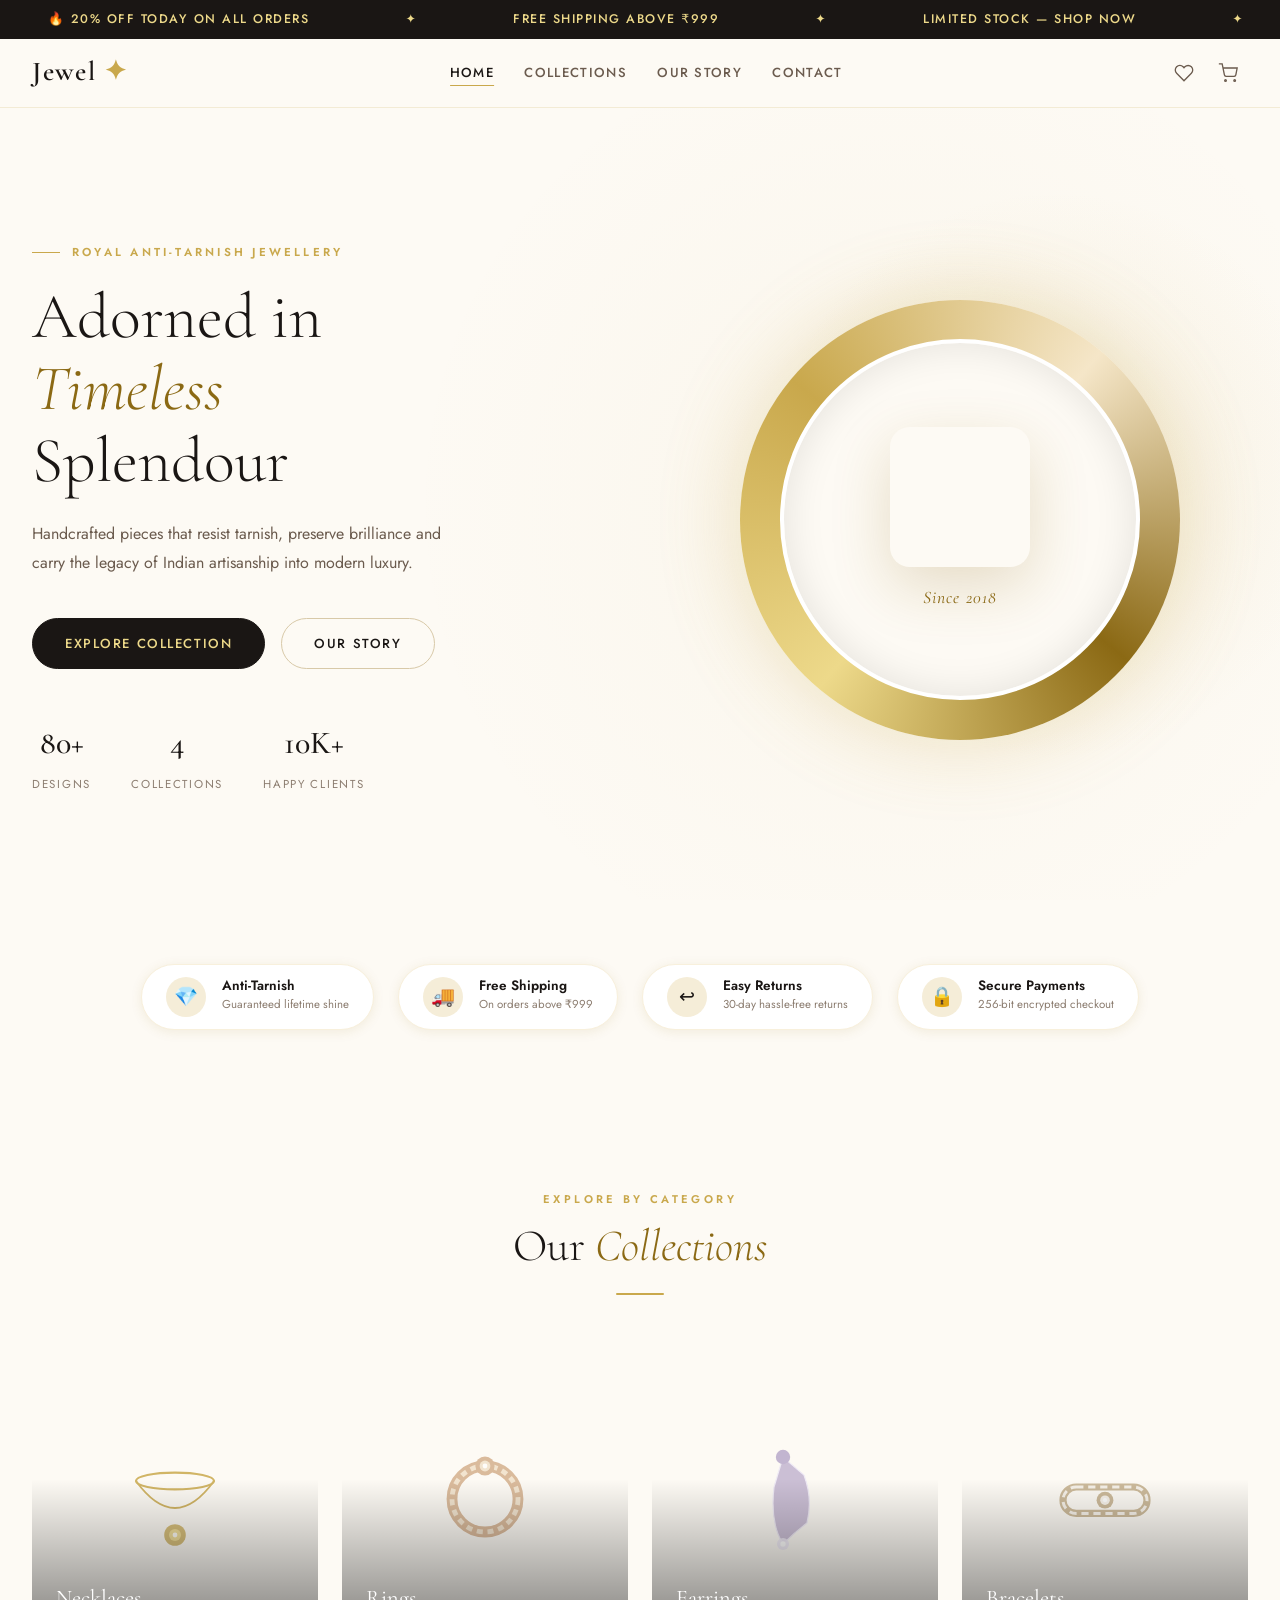
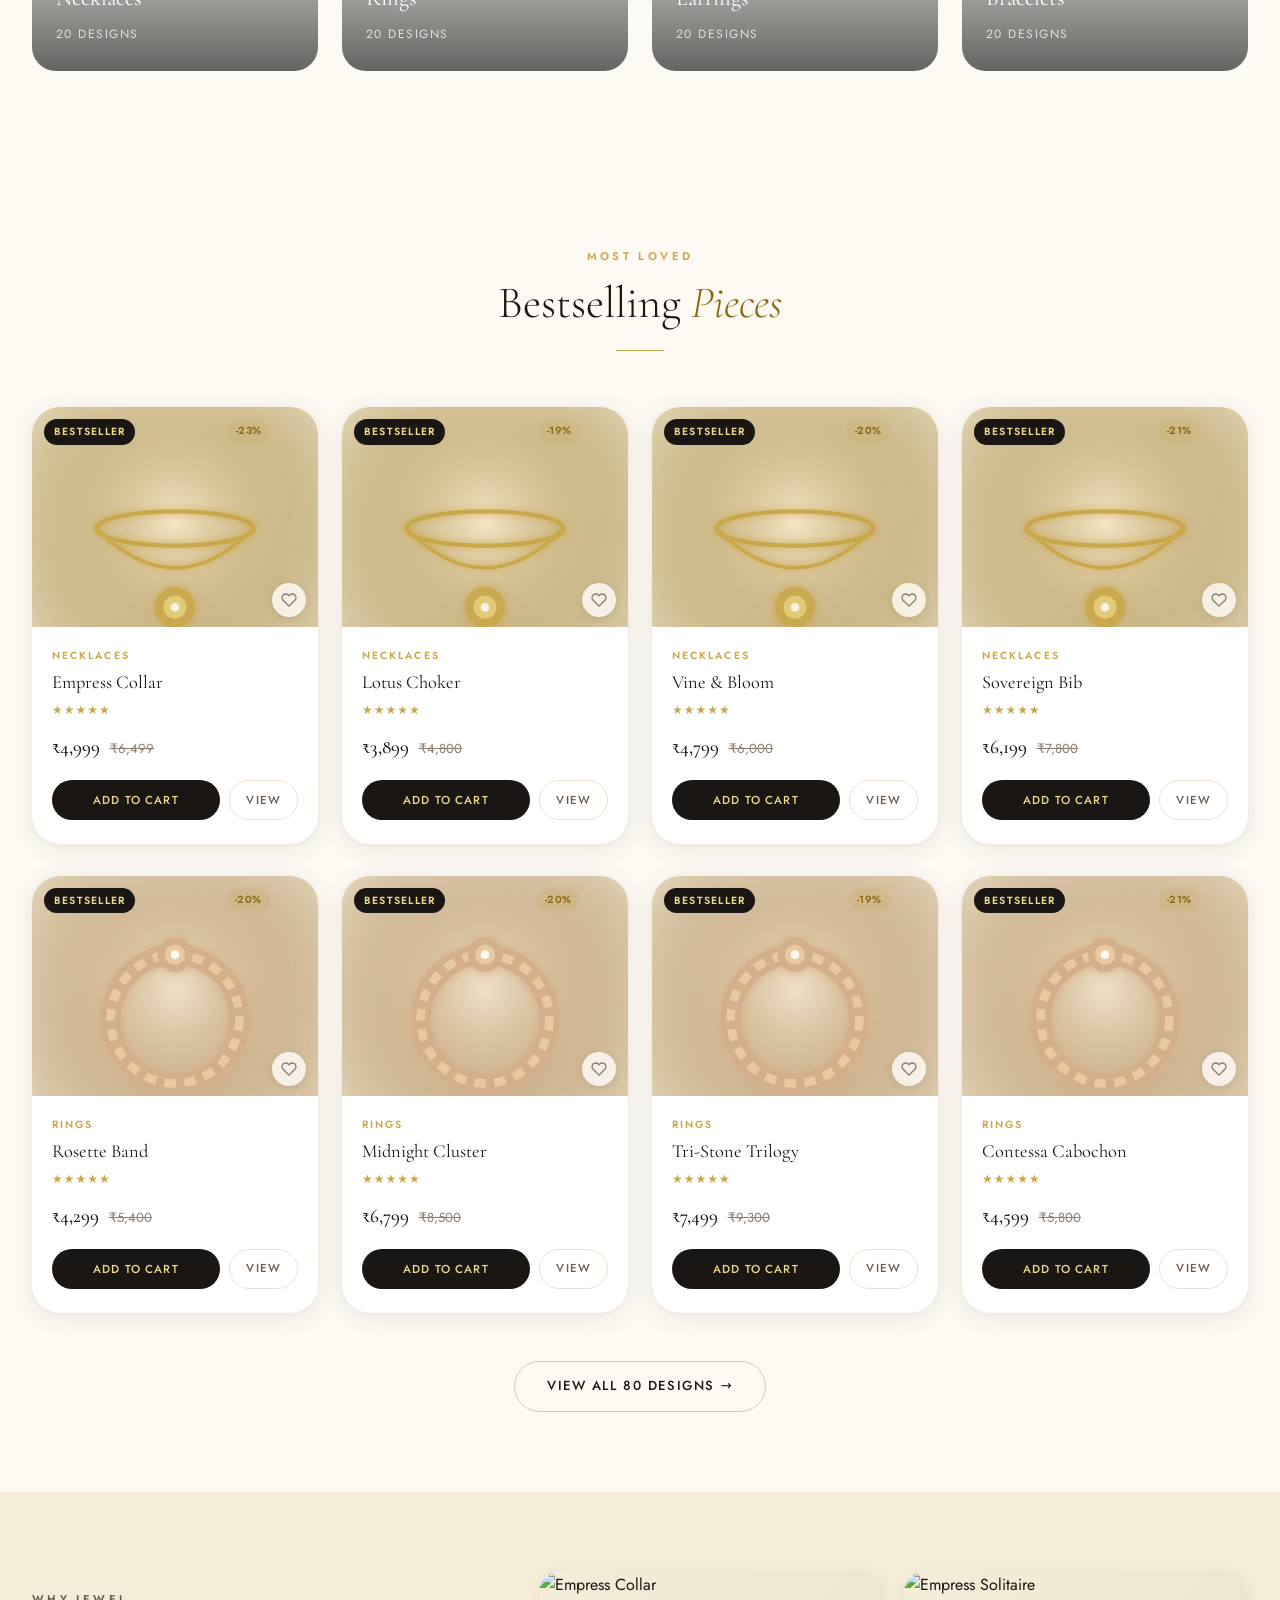
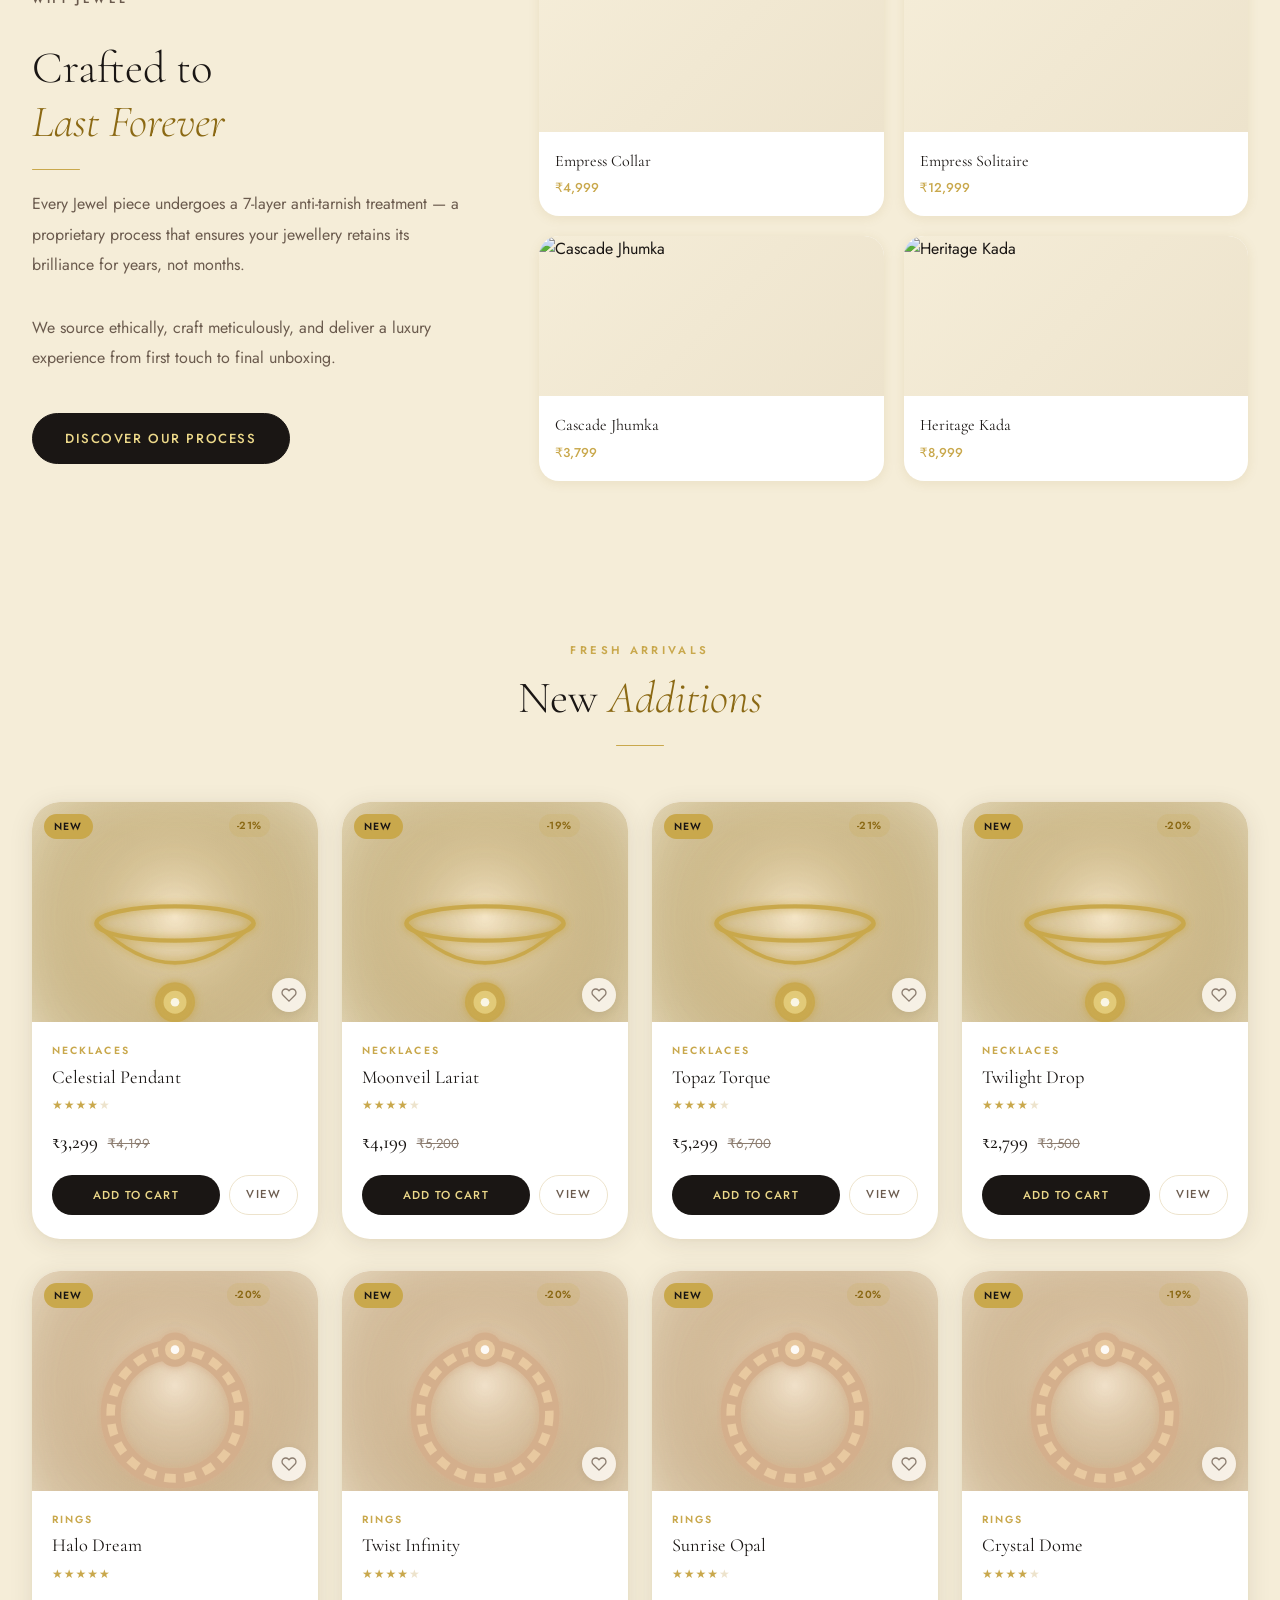
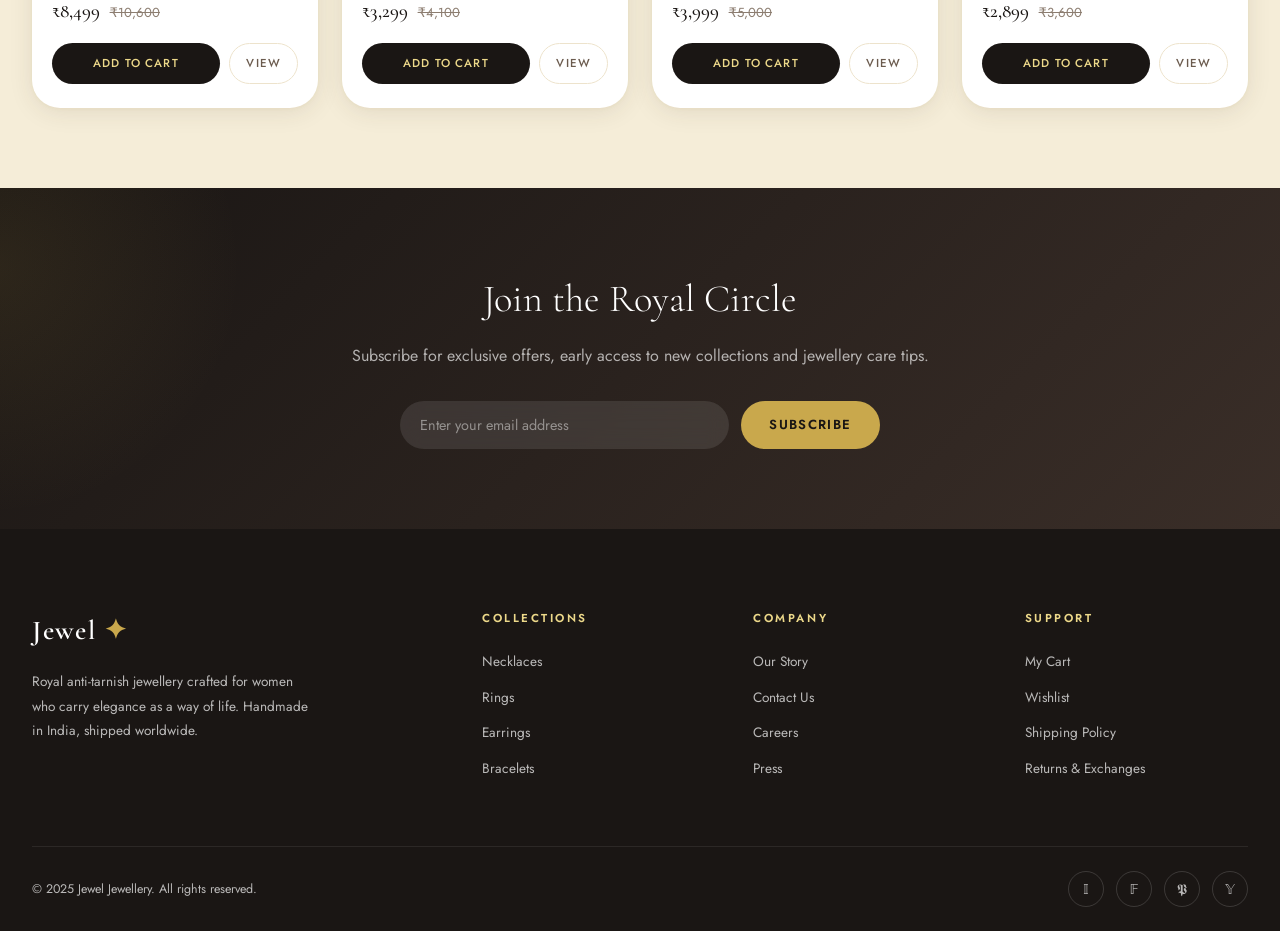
==== commit 7aed941e: "new" ====
--- a/index.html
+++ b/index.html
@@ -114,31 +114,7 @@
     <div class="hero-visual">
       <div class="hero-orb">
         <div class="hero-orb-inner">
-          <div class="hero-gemstone">
-            <svg viewBox="0 0 110 110" xmlns="http://www.w3.org/2000/svg">
-              <defs>
-                <radialGradient id="gemGrad" cx="35%" cy="30%" r="70%">
-                  <stop offset="0%" stop-color="#F5E6C8"/>
-                  <stop offset="40%" stop-color="#EDD98A"/>
-                  <stop offset="100%" stop-color="#8B6914"/>
-                </radialGradient>
-                <filter id="gemGlow">
-                  <feGaussianBlur stdDeviation="4" result="blur"/>
-                  <feMerge><feMergeNode in="blur"/><feMergeNode in="SourceGraphic"/></feMerge>
-                </filter>
-              </defs>
-              <g filter="url(#gemGlow)">
-                <polygon points="55,5 95,35 85,90 25,90 15,35" fill="url(#gemGrad)" stroke="#C9A84C" stroke-width="1.5"/>
-                <polygon points="55,5 95,35 55,55" fill="rgba(255,255,255,0.25)"/>
-                <polygon points="55,5 15,35 55,55" fill="rgba(255,255,255,0.1)"/>
-                <polygon points="25,90 85,90 55,55" fill="rgba(139,105,20,0.3)"/>
-                <line x1="55" y1="5" x2="55" y2="90" stroke="rgba(255,255,255,0.15)" stroke-width="0.5"/>
-                <line x1="15" y1="35" x2="95" y2="35" stroke="rgba(255,255,255,0.15)" stroke-width="0.5"/>
-                <line x1="15" y1="35" x2="55" y2="55" stroke="rgba(255,255,255,0.1)" stroke-width="0.5"/>
-                <line x1="95" y1="35" x2="55" y2="55" stroke="rgba(255,255,255,0.1)" stroke-width="0.5"/>
-              </g>
-            </svg>
-          </div>
+          <div class="hero-gemstone"></div>
           <p class="hero-badge-ring">Since 2018</p>
         </div>
       </div>
@@ -373,7 +349,9 @@
     const card = document.createElement('div');
     card.className = 'feat-card';
     card.innerHTML = `
-      <div class="feat-card-thumb" style="background:linear-gradient(135deg,var(--ivory-warm),var(--cream));">${Products.getProductSVG(p)}</div>
+      <div class="feat-card-thumb" style="background:linear-gradient(135deg,var(--ivory-warm),var(--cream));">
+        <img src="${p.image || Products.CAT_IMAGES[p.category]}" alt="${p.name}" style="width:100%; height:100%; object-fit:cover;">
+      </div>
       <div class="feat-card-info">
         <h4>${p.name}</h4>
         <span>${Products.formatPrice(p.price)}</span>
--- a/css/style.css
+++ b/css/style.css
@@ -190,6 +190,7 @@
   padding: 6rem 2rem 4rem;
   max-width: 1340px; margin: 0 auto;
   position: relative;
+  background: radial-gradient(circle at 70% 50%, rgba(201,168,76,0.05) 0%, transparent 50%);
 }
 .hero::before {
   content: '';
@@ -241,13 +242,18 @@
 }
 .hero-orb-inner {
   width: 82%; height: 82%; border-radius: 50%;
-  background: var(--ivory);
+  background: var(--ivory) url('https://images.unsplash.com/photo-1515562141207-7a88fb7ce33e?auto=format&fit=crop&q=80&w=800') center/cover no-repeat;
   display: flex; align-items: center; justify-content: center;
   flex-direction: column; gap: 1rem;
+  box-shadow: inset 0 0 40px rgba(0,0,0,0.1);
+  border: 4px solid var(--white);
 }
 .hero-gemstone {
-  width: 110px; height: 110px;
+  width: 140px; height: 140px;
   position: relative; animation: gemFloat 4s ease-in-out infinite;
+  background: url('https://images.unsplash.com/photo-1573408301185-9146fe634ad0?auto=format&fit=crop&q=80&w=400') center/cover no-repeat;
+  border-radius: 20px;
+  box-shadow: var(--shadow-lg);
 }
 @keyframes gemFloat {
   0%, 100% { transform: translateY(0); }
@@ -332,20 +338,24 @@
 }
 .cat-card:hover .cat-card-bg { transform: scale(1.06); }
 
-@media (max-width: 480px) {
-  .cat-svg { width: 80px; }
-  .cat-card { height: 240px; }
-}
-.cat-card-bg.necklaces { background: linear-gradient(135deg, #C9A84C22 0%, #EDD98A44 50%, #C9A84C 100%); }
-.cat-card-bg.rings { background: linear-gradient(135deg, #D4AF8C22 0%, #F0E0C844 50%, #D4AF8C 100%); }
-.cat-card-bg.earrings { background: linear-gradient(135deg, #B8A9C922 0%, #EDE8F544 50%, #B8A9C9 100%); }
-.cat-card-bg.bracelets { background: linear-gradient(135deg, #C4B08C22 0%, #F5F0E844 50%, #C4B08C 100%); }
+.cat-card-bg.necklaces { background: url('https://images.unsplash.com/photo-1599643478518-a784e5dc4c8f?auto=format&fit=crop&q=80&w=800') center/cover; }
+.cat-card-bg.rings { background: url('https://images.unsplash.com/photo-1605100804763-247f67b3557e?auto=format&fit=crop&q=80&w=800') center/cover; }
+.cat-card-bg.earrings { background: url('https://images.unsplash.com/photo-1535632066927-ab7c9ab60908?auto=format&fit=crop&q=80&w=800') center/cover; }
+.cat-card-bg.bracelets { background: url('https://images.unsplash.com/photo-1611591437281-460bfbe1220a?auto=format&fit=crop&q=80&w=800') center/cover; }
+
+.cat-card-bg::before {
+  content: ''; position: absolute; inset: 0;
+  background: linear-gradient(to bottom, rgba(0,0,0,0) 40%, rgba(0,0,0,0.6) 100%);
+  z-index: 1;
+}
+
 .cat-svg { position: absolute; top: 50%; left: 50%; transform: translate(-50%, -60%); width: 120px; opacity: 0.85; }
 .cat-card-label {
   position: absolute; bottom: 0; left: 0; right: 0;
   padding: 2rem 1.5rem 1.5rem;
-  background: linear-gradient(to top, rgba(26,22,20,0.85) 0%, transparent 100%);
+  background: transparent;
   color: white;
+  z-index: 2;
 }
 .cat-card-label h3 {
   font-family: var(--font-display); font-size: 1.4rem; font-weight: 400;
@@ -358,8 +368,8 @@
 ───────────────────────────────────── */
 .product-grid {
   display: grid;
-  grid-template-columns: repeat(auto-fill, minmax(270px, 1fr));
-  gap: 2rem;
+  grid-template-columns: repeat(auto-fill, minmax(260px, 1fr));
+  gap: 2rem 1.5rem;
 }
 .product-card {
   background: var(--white);
@@ -388,8 +398,14 @@
   overflow: hidden;
 }
 .card-img {
-  width: 150px; height: 150px;
+  width: 100%; height: 100%;
   filter: drop-shadow(0 8px 16px rgba(139,105,20,0.25));
+  transition: transform var(--transition);
+}
+.card-img img {
+  width: 100%; height: 100%;
+  object-fit: cover;
+  display: block;
   transition: transform var(--transition);
 }
 .product-card:hover .card-img { transform: scale(1.08) translateY(-4px); }
@@ -524,6 +540,11 @@
   box-shadow: var(--shadow-md); overflow: hidden;
 }
 .pd-main-img svg { width: 60%; height: 60%; filter: drop-shadow(0 12px 24px rgba(139,105,20,0.3)); }
+.pd-main-img img {
+  width: 100%; height: 100%;
+  object-fit: cover;
+  display: block;
+}
 .pd-thumbs { display: flex; gap: 0.75rem; margin-top: 1rem; }
 .pd-thumb {
   width: 72px; height: 72px; border-radius: 14px;
@@ -575,6 +596,11 @@
 .cart-row:hover { box-shadow: var(--shadow-md); }
 .cart-thumb { width: 80px; height: 80px; border-radius: 14px; background: var(--ivory-warm); display: flex; align-items: center; justify-content: center; overflow: hidden; }
 .cart-thumb svg { width: 58px; height: 58px; }
+.cart-thumb img {
+  width: 100%; height: 100%;
+  object-fit: cover;
+  display: block;
+}
 .cart-details h3 { font-family: var(--font-display); font-size: 1rem; font-weight: 400; margin-bottom: 0.2rem; }
 .cart-details h3 a:hover { color: var(--gold-dark); }
 .cart-cat { font-size: 0.68rem; text-transform: uppercase; letter-spacing: 0.12em; color: var(--gold); font-weight: 600; display: block; margin-bottom: 0.3rem; }
@@ -655,6 +681,7 @@
 .co-item { display: flex; align-items: center; gap: 0.9rem; padding: 0.65rem 0; border-bottom: 1px solid var(--cream); }
 .co-thumb { width: 48px; height: 48px; border-radius: 10px; background: var(--ivory-warm); display: flex; align-items: center; justify-content: center; flex-shrink: 0; }
 .co-thumb svg { width: 36px; height: 36px; }
+.co-thumb img { width: 100%; height: 100%; object-fit: cover; border-radius: 8px; }
 .co-item-info { flex: 1; }
 .co-item-info h4 { font-size: 0.88rem; font-weight: 500; line-height: 1.3; }
 .co-item-info span { font-size: 0.75rem; color: var(--mist); }
@@ -668,7 +695,7 @@
 .about-story-text p { color: var(--mocha); line-height: 1.9; margin-bottom: 1.2rem; }
 .about-visual-panel {
   height: 480px; border-radius: 32px;
-  background: linear-gradient(135deg, var(--ivory-warm), var(--cream));
+  background: url('https://images.unsplash.com/photo-1450297350677-623de575f31c?auto=format&fit=crop&q=80&w=1200') center/cover no-repeat;
   display: flex; align-items: center; justify-content: center;
   position: relative; overflow: hidden;
   box-shadow: var(--shadow-lg);
@@ -677,8 +704,15 @@
   width: 280px; height: 280px; border-radius: 50%;
   background: conic-gradient(from 0deg, var(--gold-light), var(--gold), var(--gold-dark), var(--gold-light));
   opacity: 0.35; position: absolute;
+  backdrop-filter: blur(10px);
 }
 .about-gem { width: 160px; height: 160px; position: relative; z-index: 1; animation: gemFloat 5s ease-in-out infinite; }
+.about-gem img {
+  width: 100%; height: 100%;
+  object-fit: cover;
+  border-radius: 20px;
+  box-shadow: var(--shadow-lg);
+}
 .values-section { padding: 5rem 0; background: var(--ivory-warm); }
 .values-grid { display: grid; grid-template-columns: repeat(3, 1fr); gap: 2rem; }
 .value-card { background: white; border-radius: 20px; padding: 2.5rem 2rem; box-shadow: var(--shadow-card); }
@@ -701,6 +735,13 @@
 .contact-layout { display: grid; grid-template-columns: 1fr 1.2fr; gap: 4rem; padding: 4rem 0 6rem; align-items: start; }
 .contact-info h2 { font-family: var(--font-display); font-size: 2rem; font-weight: 300; margin-bottom: 1rem; }
 .contact-info p { color: var(--mocha); line-height: 1.9; margin-bottom: 2rem; }
+.contact-info-visual {
+  width: 100%; height: 200px;
+  border-radius: 20px;
+  margin-bottom: 2rem;
+  background: url('https://images.unsplash.com/photo-1573408301185-9146fe634ad0?auto=format&fit=crop&q=80&w=800') center/cover no-repeat;
+  box-shadow: var(--shadow-md);
+}
 .contact-detail { display: flex; align-items: flex-start; gap: 1rem; margin-bottom: 1.5rem; }
 .contact-icon { width: 42px; height: 42px; border-radius: 12px; background: var(--cream); display: flex; align-items: center; justify-content: center; font-size: 1.1rem; flex-shrink: 0; }
 .contact-detail-text h4 { font-size: 0.78rem; font-weight: 600; letter-spacing: 0.14em; text-transform: uppercase; color: var(--gold); margin-bottom: 0.25rem; }
@@ -713,7 +754,7 @@
    PAGE HEADER BANNER
 ───────────────────────────────────── */
 .page-banner {
-  background: linear-gradient(135deg, var(--charcoal) 0%, var(--espresso) 100%);
+  background: linear-gradient(rgba(26,22,20,0.7), rgba(26,22,20,0.7)), url('https://images.unsplash.com/photo-1515562141207-7a88fb7ce33e?auto=format&fit=crop&q=80&w=1600') center/cover no-repeat;
   padding: 4rem 2rem; text-align: center; position: relative; overflow: hidden;
 }
 .page-banner::after {
@@ -735,7 +776,7 @@
 ───────────────────────────────────── */
 .site-footer {
   background: var(--charcoal); color: rgba(255,255,255,0.7);
-  padding: 5rem 0 0;
+  padding: 5rem 0 0; overflow: hidden;
 }
 .footer-grid {
   display: grid; grid-template-columns: 1.8fr 1fr 1fr 1fr;
@@ -946,21 +987,26 @@
   .contact-layout { grid-template-columns: 1fr; }
 }
 @media (max-width: 768px) {
-  .product-grid { grid-template-columns: repeat(2, 1fr); gap: 0.75rem; }
+  .product-grid {
+    grid-template-columns: repeat(2, 1fr); 
+    gap: 1.25rem 0.75rem; 
+  }
   .card-info { padding: 0.85rem; }
-  .product-name { font-size: 1rem; }
-  .price-now { font-size: 1.1rem; }
+  .product-name { font-size: 0.95rem; min-height: 2.6rem; display: -webkit-box; -webkit-line-clamp: 2; -webkit-box-orient: vertical; overflow: hidden; }
+  .pricing { margin-bottom: 0.75rem; gap: 0.4rem; }
+  .price-now { font-size: 1rem; }
   .card-actions { flex-direction: column; }
   .btn-cart, .btn-view { padding: 0.5rem; font-size: 0.65rem; }
   .card-visual { height: 160px; }
-  .card-img { width: 110px; height: 110px; }
+  .card-img { width: 100px; height: 100px; }
+  .card-img svg { width: 100%; height: 100%; }
   .badge { font-size: 0.55rem; padding: 2px 6px; }
   .disc-pill { right: 10px; top: 40px; }
   
   .nav-links { display: none; }
   .nav-inner { justify-content: space-between; gap: 0.5rem; padding: 0 1rem; }
   .nav-logo { font-size: 1.4rem; }
-  .nav-icon-btn { width: 36px; height: 36px; }
+  .nav-icon-btn { width: 32px; height: 32px; }
   .nav-icon-btn svg { width: 18px; height: 18px; }
 
   .hamburger { display: flex; }
@@ -980,11 +1026,14 @@
   .newsletter-form { flex-direction: column; align-items: stretch; }
   .footer-grid { grid-template-columns: 1fr; gap: 2rem; }
   .footer-bottom { flex-direction: column; gap: 1rem; text-align: center; }
-  .hero { padding: 3rem 1.5rem 2rem; }
+  .hero { padding: 2.5rem 1.25rem; }
   .container { padding: 0 1.25rem; }
 }
 @media (max-width: 480px) {
   .cat-grid { grid-template-columns: repeat(2, 1fr); gap: 0.75rem; }
   .hero-orb { width: 220px; height: 220px; }
+  .hero-title { font-size: 1.75rem; }
+  .btn-primary, .btn-ghost { padding: 0.7rem 1.25rem; font-size: 0.7rem; }
+  .nav-inner { padding: 0 0.75rem; gap: 0.25rem; }
   .team-grid { grid-template-columns: 1fr; }
 }
